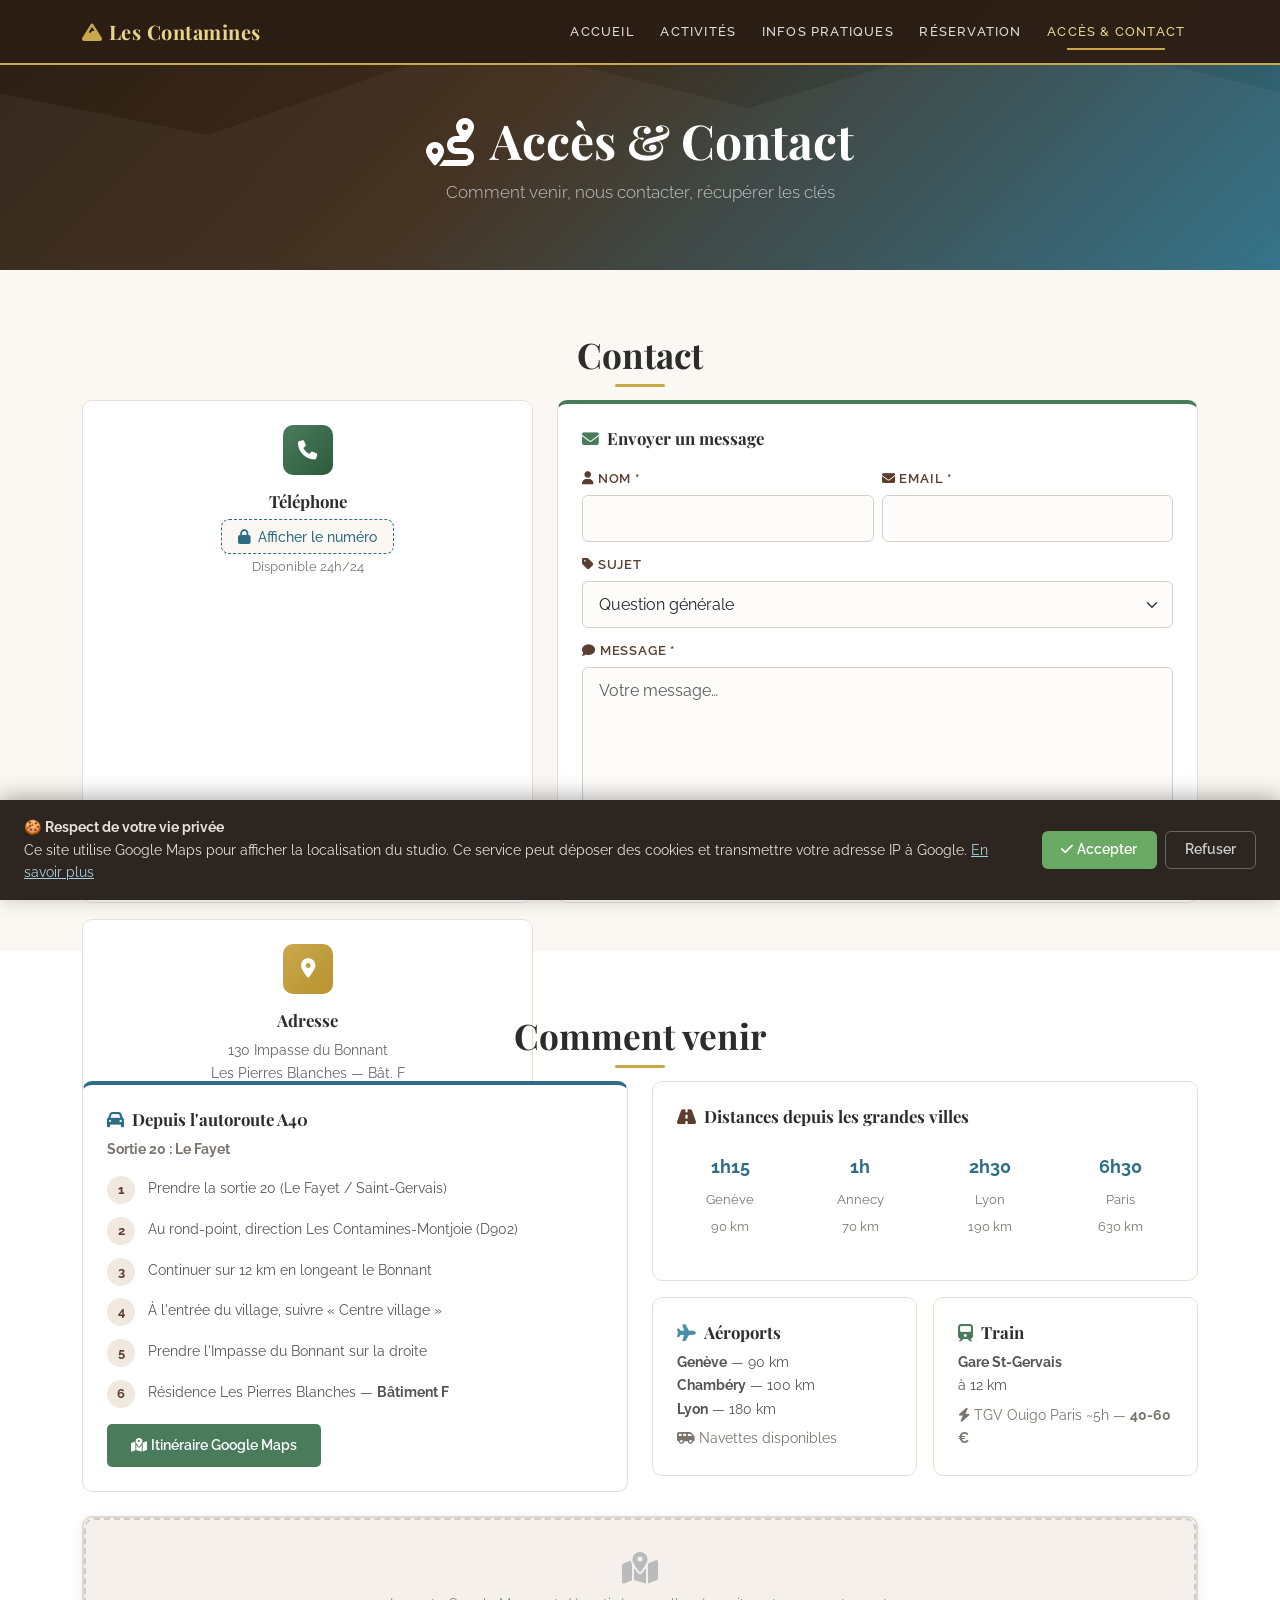
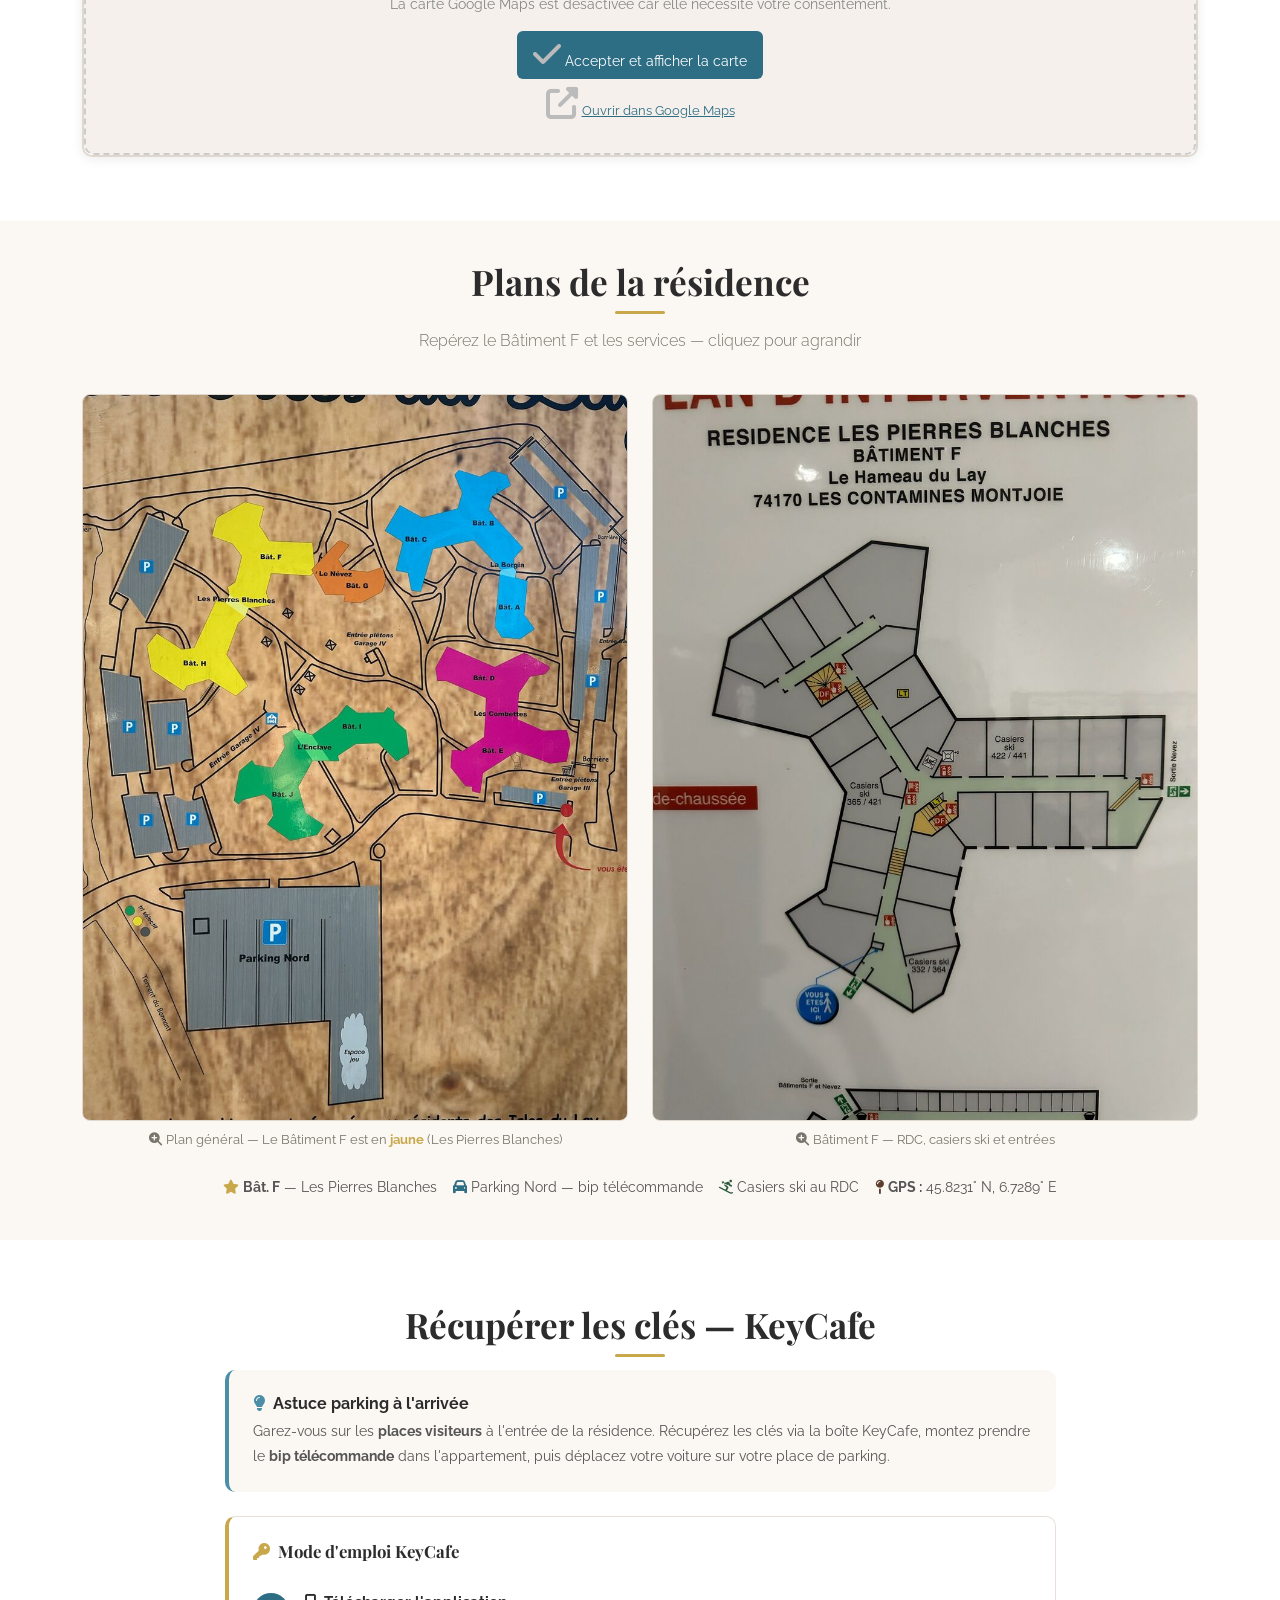
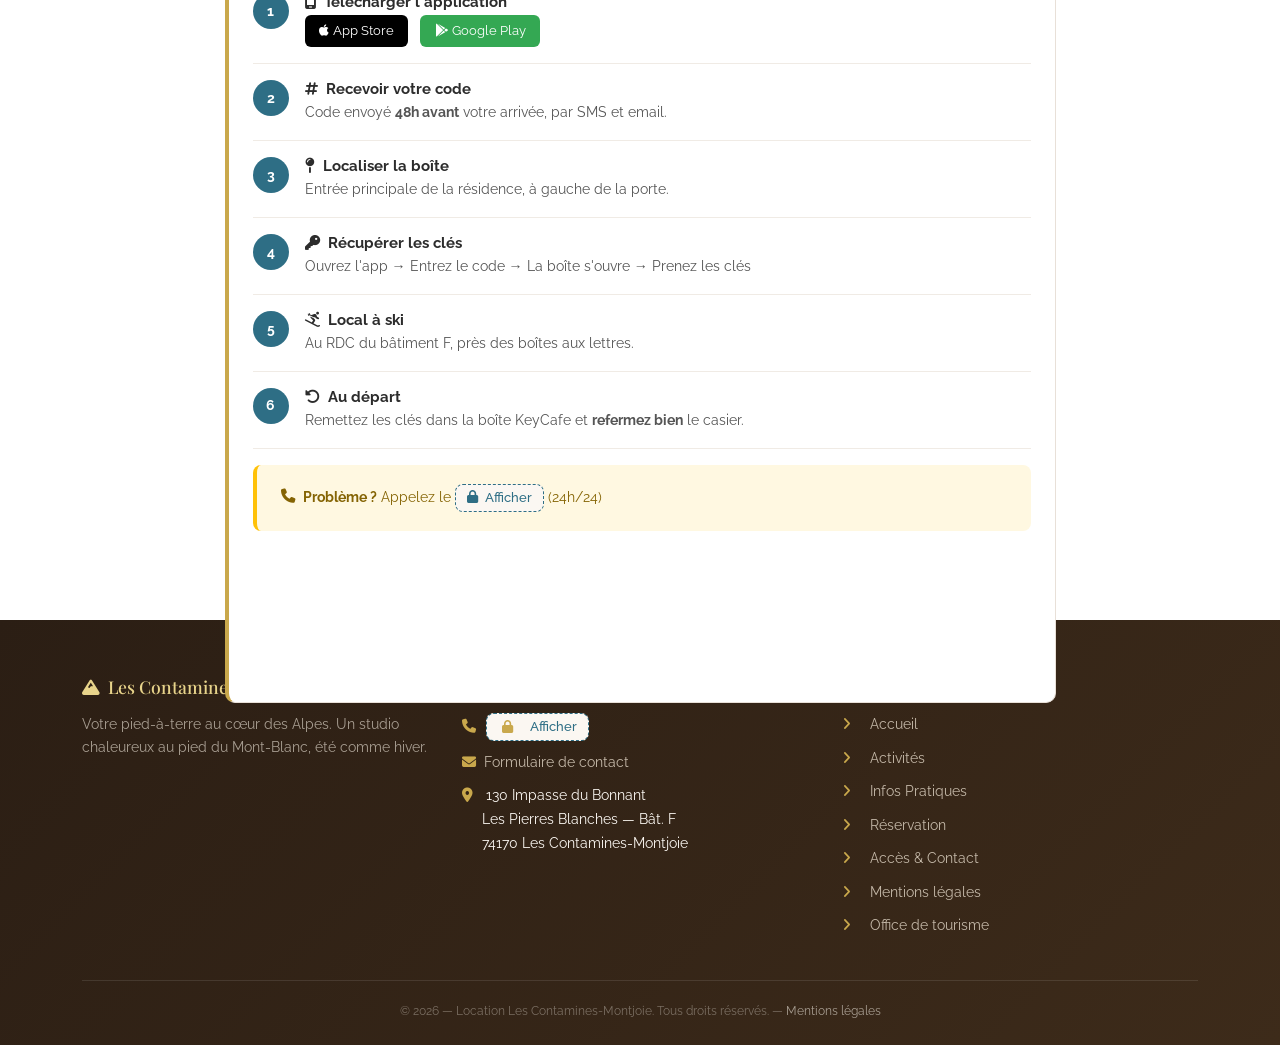
==== acces.html @ de7e6bd2 "Add files via upload" ====
<!DOCTYPE html>
<html lang="fr">
<head>
    <meta charset="UTF-8">
    <meta name="viewport" content="width=device-width, initial-scale=1.0">
    <title>Accès & Contact — Location Studio Les Contamines-Montjoie</title>
    <meta name="description" content="Comment venir au studio Les Contamines-Montjoie : itinéraire depuis l'A40, plan de la résidence Les Pierres Blanches, récupération des clés KeyCafe, formulaire de contact.">
    <link rel="canonical" href="https://conta74.fr/acces.html">
    <meta property="og:type" content="website">
    <meta property="og:url" content="https://conta74.fr/acces.html">
    <meta property="og:title" content="Accès & Contact — Studio Les Contamines-Montjoie">
    <meta property="og:description" content="Itinéraire, plan de la résidence, récupération des clés et formulaire de contact.">
    <meta property="og:image" content="https://conta74.fr/img/plan-residence.jpg">
    <meta property="og:locale" content="fr_FR">
    <meta name="twitter:card" content="summary_large_image">
    <link href="https://cdn.jsdelivr.net/npm/bootstrap@5.3.3/dist/css/bootstrap.min.css" rel="stylesheet">
    <link href="https://cdnjs.cloudflare.com/ajax/libs/font-awesome/6.5.1/css/all.min.css" rel="stylesheet">
    <link href="https://fonts.googleapis.com/css2?family=Playfair+Display:ital,wght@0,400;0,700;1,400&family=Raleway:wght@300;400;500;600;700&family=Caveat:wght@400;600&display=swap" rel="stylesheet">
    <link href="style.css" rel="stylesheet">
    <script src="https://web3forms.com/client/script.js" async defer></script>
    <style>
        .keycafe-step{display:flex;gap:1rem;align-items:flex-start;padding:1rem 0;border-bottom:1px solid #f0ebe5}
        .keycafe-step:last-child{border-bottom:none}
        .keycafe-num{width:36px;height:36px;border-radius:50%;background:var(--sky-dark);color:#fff;display:flex;align-items:center;justify-content:center;font-weight:700;font-size:.9rem;flex-shrink:0}
        .keycafe-step h6{font-weight:700;margin-bottom:.2rem;font-size:.95rem}
        .keycafe-step p{font-size:.88rem;color:#555;margin:0}
        .direction-step{display:flex;gap:.8rem;align-items:flex-start;margin-bottom:.8rem}
        .direction-step .num{width:28px;height:28px;border-radius:50%;background:var(--cream-dark);color:var(--wood);display:flex;align-items:center;justify-content:center;font-weight:700;font-size:.8rem;flex-shrink:0}
        .direction-step span{font-size:.9rem;color:#555}
        .plan-figure{margin:0;cursor:pointer}
        .plan-figure img{border-radius:8px;border:1px solid #e0d8cf;width:100%;transition:transform .3s ease,box-shadow .3s ease}
        .plan-figure:hover img{transform:scale(1.02);box-shadow:0 4px 20px rgba(0,0,0,.15)}
        .plan-figure figcaption{font-size:.82rem;color:var(--stone);text-align:center;margin-top:.5rem}
        .transport-card{height:100%;display:flex;flex-direction:column}
        .transport-card p{margin-bottom:0}
        .dist-badge{padding:.6rem .3rem;text-align:center}
        .dist-badge strong{display:block;font-size:1.15rem;color:var(--sky-dark);margin-bottom:.15rem}
        .dist-badge small{color:var(--stone);font-size:.8rem;line-height:1.3}
        .plan-lightbox{display:none;position:fixed;inset:0;background:rgba(0,0,0,.88);z-index:9999;align-items:center;justify-content:center;cursor:pointer}
        .plan-lightbox.active{display:flex}
        .plan-lightbox img{max-width:92vw;max-height:90vh;border-radius:8px;object-fit:contain;cursor:default}
        .plan-lb-btn{position:absolute;background:rgba(255,255,255,.15);border:none;color:white;font-size:1.5rem;width:48px;height:48px;border-radius:50%;cursor:pointer;transition:background .2s}
        .plan-lb-btn:hover{background:rgba(255,255,255,.3)}
        .plan-lb-close{top:1rem;right:1.5rem;font-size:1.8rem;background:none}
        .plan-lb-prev{left:1rem;top:50%;transform:translateY(-50%)}
        .plan-lb-next{right:1rem;top:50%;transform:translateY(-50%)}
        .map-embed{border-radius:10px;overflow:hidden;border:2px solid #e0d8cf;box-shadow:0 2px 12px rgba(0,0,0,.08)}
        .loading-spinner{display:inline-block;width:18px;height:18px;border:2px solid rgba(0,0,0,.1);border-top-color:var(--sky-dark);border-radius:50%;animation:spin .7s linear infinite}
        @keyframes spin{to{transform:rotate(360deg)}}
        /* Spacing fixes */
        #contact-form { padding-bottom: 3rem; }
        section#keycafe { padding-bottom: 4rem; }
        section#plans { padding-top: 2.5rem; padding-bottom: 2.5rem; }
    </style>
</head>
<body>

<nav class="navbar navbar-expand-lg navbar-chalet fixed-top" aria-label="Navigation principale">
    <div class="container">
        <a class="navbar-brand" href="index.html"><i class="fas fa-mountain" aria-hidden="true"></i>Les Contamines</a>
        <button class="navbar-toggler" type="button" data-bs-toggle="collapse" data-bs-target="#navMain" aria-expanded="false" aria-label="Ouvrir le menu"><span class="navbar-toggler-icon"></span></button>
        <div class="collapse navbar-collapse justify-content-end" id="navMain">
            <ul class="navbar-nav">
                <li class="nav-item"><a class="nav-link" href="index.html">Accueil</a></li>
                <li class="nav-item"><a class="nav-link" href="activites.html">Activités</a></li>
                <li class="nav-item"><a class="nav-link" href="pratique.html">Infos Pratiques</a></li>
                <li class="nav-item"><a class="nav-link" href="reservation.html">Réservation</a></li>
                <li class="nav-item"><a class="nav-link active-page" href="acces.html" aria-current="page">Accès & Contact</a></li>
            </ul>
        </div>
    </div>
</nav>

<div class="page-hero">
    <h1><i class="fas fa-route me-3" aria-hidden="true"></i>Accès & Contact</h1>
    <p class="hero-sub">Comment venir, nous contacter, récupérer les clés</p>
</div>

<main>

<!-- CONTACT -->
<section id="contact-form">
    <div class="container">
        <h2 class="section-title reveal">Contact</h2>
        <div class="section-divider reveal"></div>
        <div class="row g-4">
            <div class="col-lg-5 reveal">
                <div class="card-chalet text-center mb-3">
                    <div class="card-icon pine mx-auto"><i class="fas fa-phone" aria-hidden="true"></i></div>
                    <h5>Téléphone</h5>
                    <p>
                        <!-- phone-protect.js remplacera ce lien automatiquement -->
                        <a href="tel:+33760291960">07 60 29 19 60</a><br>
                        <small style="color:var(--stone);">Disponible 24h/24</small>
                    </p>
                </div>
                <div class="card-chalet text-center">
                    <div class="card-icon gold mx-auto"><i class="fas fa-location-dot" aria-hidden="true"></i></div>
                    <h5>Adresse</h5>
                    <p>130 Impasse du Bonnant<br>Les Pierres Blanches — Bât. F<br>74170 Les Contamines-Montjoie</p>
                </div>
            </div>
            <div class="col-lg-7 reveal">
                <div class="card-chalet" style="border-top:4px solid var(--pine-light);">
                    <h5 class="mb-3"><i class="fas fa-envelope me-2" style="color:var(--pine-light)" aria-hidden="true"></i>Envoyer un message</h5>
                    <div class="row g-2">
                        <div class="col-sm-6">
                            <label class="form-label-chalet" for="ctNom"><i class="fas fa-user me-1" aria-hidden="true"></i>Nom *</label>
                            <input type="text" class="form-control" id="ctNom" required>
                        </div>
                        <div class="col-sm-6">
                            <label class="form-label-chalet" for="ctEmail"><i class="fas fa-envelope me-1" aria-hidden="true"></i>Email *</label>
                            <input type="email" class="form-control" id="ctEmail" required>
                        </div>
                        <div class="col-12">
                            <label class="form-label-chalet" for="ctSujet"><i class="fas fa-tag me-1" aria-hidden="true"></i>Sujet</label>
                            <select class="form-select" id="ctSujet">
                                <option>Question générale</option>
                                <option>Renseignement sur le studio</option>
                                <option>Demande de réservation</option>
                                <option>Problème pendant le séjour</option>
                                <option>Autre</option>
                            </select>
                        </div>
                        <div class="col-12">
                            <label class="form-label-chalet" for="ctMessage"><i class="fas fa-comment me-1" aria-hidden="true"></i>Message *</label>
                            <textarea class="form-control" id="ctMessage" rows="5" placeholder="Votre message…" required></textarea>
                        </div>
                        <div class="col-12 my-2"><div class="h-captcha" data-captcha="true"></div></div>
                        <div class="col-12 text-center">
                            <button class="btn btn-chalet" id="btnContact" onclick="submitContact()">
                                <i class="fas fa-paper-plane me-2" aria-hidden="true"></i>Envoyer
                            </button>
                        </div>
                    </div>
                </div>
            </div>
        </div>
    </div>
</section>

<!-- COMMENT VENIR -->
<section class="section-alt">
    <div class="container">
        <h2 class="section-title reveal">Comment venir</h2>
        <div class="section-divider reveal"></div>
        <div class="row g-4">
            <div class="col-lg-6 reveal">
                <div class="card-chalet h-100" style="border-top:4px solid var(--sky-dark);">
                    <h5><i class="fas fa-car me-2" style="color:var(--sky-dark)" aria-hidden="true"></i>Depuis l'autoroute A40</h5>
                    <p class="mb-3" style="font-size:.9rem;color:var(--stone)"><strong>Sortie 20 : Le Fayet</strong></p>
                    <div class="direction-step"><div class="num">1</div><span>Prendre la sortie 20 (Le Fayet / Saint-Gervais)</span></div>
                    <div class="direction-step"><div class="num">2</div><span>Au rond-point, direction Les Contamines-Montjoie (D902)</span></div>
                    <div class="direction-step"><div class="num">3</div><span>Continuer sur 12 km en longeant le Bonnant</span></div>
                    <div class="direction-step"><div class="num">4</div><span>À l'entrée du village, suivre « Centre village »</span></div>
                    <div class="direction-step"><div class="num">5</div><span>Prendre l'Impasse du Bonnant sur la droite</span></div>
                    <div class="direction-step mb-0"><div class="num">6</div><span>Résidence Les Pierres Blanches — <strong>Bâtiment F</strong></span></div>
                    <a href="https://www.google.com/maps/dir/Sortie+20+Le+Fayet+A40/130+Impasse+du+Bonnant+Les+Contamines-Montjoie" target="_blank" rel="noopener" class="btn btn-pine btn-sm mt-3"><i class="fas fa-map-location-dot me-1" aria-hidden="true"></i>Itinéraire Google Maps</a>
                </div>
            </div>
            <div class="col-lg-6 reveal">
                <div class="row g-3 h-100">
                    <div class="col-12">
                        <div class="card-chalet transport-card">
                            <h5><i class="fas fa-road me-2" style="color:var(--wood)" aria-hidden="true"></i>Distances depuis les grandes villes</h5>
                            <div class="row mt-2">
                                <div class="col-3 dist-badge"><strong>1h15</strong><small>Genève<br>90 km</small></div>
                                <div class="col-3 dist-badge"><strong>1h</strong><small>Annecy<br>70 km</small></div>
                                <div class="col-3 dist-badge"><strong>2h30</strong><small>Lyon<br>190 km</small></div>
                                <div class="col-3 dist-badge"><strong>6h30</strong><small>Paris<br>630 km</small></div>
                            </div>
                        </div>
                    </div>
                    <div class="col-6">
                        <div class="card-chalet transport-card">
                            <h5><i class="fas fa-plane me-2" style="color:var(--sky)" aria-hidden="true"></i>Aéroports</h5>
                            <p style="font-size:.9rem;color:#555;"><strong>Genève</strong> — 90 km<br><strong>Chambéry</strong> — 100 km<br><strong>Lyon</strong> — 180 km</p>
                            <small style="color:var(--stone);margin-top:auto;"><i class="fas fa-shuttle-van me-1" aria-hidden="true"></i>Navettes disponibles</small>
                        </div>
                    </div>
                    <div class="col-6">
                        <div class="card-chalet transport-card">
                            <h5><i class="fas fa-train me-2" style="color:var(--pine-light)" aria-hidden="true"></i>Train</h5>
                            <p style="font-size:.9rem;color:#555;"><strong>Gare St-Gervais</strong><br>à 12 km</p>
                            <small style="color:var(--stone);margin-top:auto;"><i class="fas fa-bolt me-1" aria-hidden="true"></i>TGV Ouigo Paris ~5h — <strong>40-60 €</strong></small>
                        </div>
                    </div>
                </div>
            </div>
        </div>
        <div class="mt-4 reveal">
            <div class="map-embed">
                <iframe src="https://www.google.com/maps/embed?pb=!1m18!1m12!1m3!1d2770.5!2d6.7267!3d45.8214!2m3!1f0!2f0!3f0!3m2!1i1024!2i768!4f13.1!3m3!1m2!1s0x0%3A0x0!2zNDXCsDQ5JzE3LjAiTiA2wrA0Myc0MC4xIkU!5e0!3m2!1sfr!2sfr!4v1"
                    width="100%" height="280" style="border:0;display:block;" allowfullscreen="" loading="lazy"
                    referrerpolicy="no-referrer-when-downgrade" title="Localisation du studio Les Contamines-Montjoie"></iframe>
            </div>
        </div>
    </div>
</section>

<!-- PLANS -->
<section id="plans">
    <div class="container">
        <h2 class="section-title reveal">Plans de la résidence</h2>
        <div class="section-divider reveal"></div>
        <p class="section-subtitle reveal">Repérez le Bâtiment F et les services — cliquez pour agrandir</p>
        <div class="row g-4 reveal">
            <div class="col-md-6">
                <figure class="plan-figure" onclick="openPlanLightbox(0)">
                    <img src="img/plan-residence.jpg" alt="Plan général de la résidence Hameaux des Lays — Les Contamines-Montjoie, bâtiments A à J, parkings et commerces" class="img-fluid" loading="lazy">
                    <figcaption><i class="fas fa-search-plus me-1" aria-hidden="true"></i>Plan général — Le Bâtiment F est en <strong style="color:var(--gold)">jaune</strong> (Les Pierres Blanches)</figcaption>
                </figure>
            </div>
            <div class="col-md-6">
                <figure class="plan-figure" onclick="openPlanLightbox(1)">
                    <img src="img/plan-batiment-f.jpg" alt="Plan du RDC du Bâtiment F — Résidence Les Pierres Blanches, casiers ski, escaliers et sorties" class="img-fluid" loading="lazy">
                    <figcaption><i class="fas fa-search-plus me-1" aria-hidden="true"></i>Bâtiment F — RDC, casiers ski et entrées</figcaption>
                </figure>
            </div>
        </div>
        <div class="d-flex flex-wrap gap-3 justify-content-center mt-4 reveal" style="font-size:.88rem;color:#555;">
            <span><i class="fas fa-star me-1" style="color:var(--gold)" aria-hidden="true"></i><strong>Bât. F</strong> — Les Pierres Blanches</span>
            <span><i class="fas fa-car me-1" style="color:var(--sky-dark)" aria-hidden="true"></i>Parking Nord — bip télécommande</span>
            <span><i class="fas fa-person-skiing me-1" style="color:var(--pine)" aria-hidden="true"></i>Casiers ski au RDC</span>
            <span><i class="fas fa-map-pin me-1" style="color:var(--wood)" aria-hidden="true"></i><strong>GPS :</strong> 45.8231° N, 6.7289° E</span>
        </div>
    </div>
</section>

<!-- KEYCAFE -->
<section id="keycafe" class="section-alt">
    <div class="container">
        <h2 class="section-title reveal">Récupérer les clés — KeyCafe</h2>
        <div class="section-divider reveal"></div>
        <div class="row justify-content-center"><div class="col-lg-9">
            <div class="info-block blue reveal mb-4">
                <h5><i class="fas fa-lightbulb me-2" style="color:var(--sky)" aria-hidden="true"></i>Astuce parking à l'arrivée</h5>
                <p>Garez-vous sur les <strong>places visiteurs</strong> à l'entrée de la résidence. Récupérez les clés via la boîte KeyCafe, montez prendre le <strong>bip télécommande</strong> dans l'appartement, puis déplacez votre voiture sur votre place de parking.</p>
            </div>
            <div class="card-chalet reveal" style="border-left:4px solid var(--gold);">
                <h5 class="mb-3"><i class="fas fa-key me-2" style="color:var(--gold)" aria-hidden="true"></i>Mode d'emploi KeyCafe</h5>
                <div class="keycafe-step">
                    <div class="keycafe-num">1</div>
                    <div>
                        <h6><i class="fas fa-mobile-screen me-2" aria-hidden="true"></i>Télécharger l'application</h6>
                        <p>
                            <a href="https://apps.apple.com/app/id1233211301" target="_blank" rel="noopener" style="display:inline-block;background:#000;color:#fff;padding:.35rem .9rem;border-radius:6px;text-decoration:none;font-size:.82rem;margin-right:.5rem"><i class="fab fa-apple me-1"></i>App Store</a>
                            <a href="https://play.google.com/store/apps/details?id=com.keycafe.android.keycafe" target="_blank" rel="noopener" style="display:inline-block;background:#34A853;color:#fff;padding:.35rem .9rem;border-radius:6px;text-decoration:none;font-size:.82rem"><i class="fab fa-google-play me-1"></i>Google Play</a>
                        </p>
                    </div>
                </div>
                <div class="keycafe-step"><div class="keycafe-num">2</div><div><h6><i class="fas fa-hashtag me-2" aria-hidden="true"></i>Recevoir votre code</h6><p>Code envoyé <strong>48h avant</strong> votre arrivée, par SMS et email.</p></div></div>
                <div class="keycafe-step"><div class="keycafe-num">3</div><div><h6><i class="fas fa-map-pin me-2" aria-hidden="true"></i>Localiser la boîte</h6><p>Entrée principale de la résidence, à gauche de la porte.</p></div></div>
                <div class="keycafe-step"><div class="keycafe-num">4</div><div><h6><i class="fas fa-key me-2" aria-hidden="true"></i>Récupérer les clés</h6><p>Ouvrez l'app → Entrez le code → La boîte s'ouvre → Prenez les clés</p></div></div>
                <div class="keycafe-step"><div class="keycafe-num">5</div><div><h6><i class="fas fa-person-skiing me-2" aria-hidden="true"></i>Local à ski</h6><p>Au RDC du bâtiment F, près des boîtes aux lettres.</p></div></div>
                <div class="keycafe-step"><div class="keycafe-num">6</div><div><h6><i class="fas fa-rotate-left me-2" aria-hidden="true"></i>Au départ</h6><p>Remettez les clés dans la boîte KeyCafe et <strong>refermez bien</strong> le casier.</p></div></div>
                <div class="warning-box mt-3" style="margin-bottom:0;">
                    <p><i class="fas fa-phone me-2" aria-hidden="true"></i><strong>Problème ?</strong> Appelez le <a href="tel:+33760291960">07 60 29 19 60</a> (24h/24)</p>
                </div>
            </div>
        </div></div>
    </div>
</section>

</main>

<!-- Lightbox plans -->
<div class="plan-lightbox" id="planLightbox" onclick="closePlanLightbox()" role="dialog" aria-label="Visualisation du plan">
    <button class="plan-lb-btn plan-lb-close" onclick="closePlanLightbox()" aria-label="Fermer"><i class="fas fa-times" aria-hidden="true"></i></button>
    <button class="plan-lb-btn plan-lb-prev" onclick="event.stopPropagation();navigatePlan(-1)" aria-label="Plan précédent"><i class="fas fa-chevron-left" aria-hidden="true"></i></button>
    <img id="planLightboxImg" src="" alt="" onclick="event.stopPropagation()">
    <button class="plan-lb-btn plan-lb-next" onclick="event.stopPropagation();navigatePlan(1)" aria-label="Plan suivant"><i class="fas fa-chevron-right" aria-hidden="true"></i></button>
</div>

<div class="toast-container" id="toastContainer"></div>

<!-- FOOTER -->
<footer class="footer">
    <div class="container">
        <div class="row g-4">
            <div class="col-md-4">
                <h5><i class="fas fa-mountain me-2" aria-hidden="true"></i>Les Contamines</h5>
                <p style="font-size:.88rem;color:#a89e92;line-height:1.6;">Votre pied-à-terre au cœur des Alpes. Un studio chaleureux au pied du Mont-Blanc, été comme hiver.</p>
            </div>
            <div class="col-md-4">
                <h5>Contact</h5>
                <ul class="footer-list">
                    <li><i class="fas fa-phone" aria-hidden="true"></i><a href="tel:+33760291960">07 60 29 19 60</a></li>
                    <li><a href="#contact-form"><i class="fas fa-envelope me-1" aria-hidden="true"></i>Formulaire de contact</a></li>
                    <li><i class="fas fa-map-marker-alt" aria-hidden="true"></i>130 Impasse du Bonnant<br>&nbsp;&nbsp;&nbsp;&nbsp;&nbsp;Les Pierres Blanches — Bât. F<br>&nbsp;&nbsp;&nbsp;&nbsp;&nbsp;74170 Les Contamines-Montjoie</li>
                </ul>
            </div>
            <div class="col-md-4">
                <h5>Navigation</h5>
                <nav aria-label="Navigation pied de page">
                    <ul class="footer-list">
                        <li><a href="index.html"><i class="fas fa-angle-right" aria-hidden="true"></i> Accueil</a></li>
                        <li><a href="activites.html"><i class="fas fa-angle-right" aria-hidden="true"></i> Activités</a></li>
                        <li><a href="pratique.html"><i class="fas fa-angle-right" aria-hidden="true"></i> Infos Pratiques</a></li>
                        <li><a href="reservation.html"><i class="fas fa-angle-right" aria-hidden="true"></i> Réservation</a></li>
                        <li><a href="acces.html"><i class="fas fa-angle-right" aria-hidden="true"></i> Accès & Contact</a></li>
                        <li><a href="mentions.html"><i class="fas fa-angle-right" aria-hidden="true"></i> Mentions légales</a></li>
                        <li><a href="https://www.lescontamines.com" target="_blank" rel="noopener"><i class="fas fa-angle-right" aria-hidden="true"></i> Office de tourisme</a></li>
                    </ul>
                </nav>
            </div>
        </div>
        <div class="footer-bottom">
            <p class="mb-0">&copy; 2026 — Location Les Contamines-Montjoie. Tous droits réservés. — <a href="mentions.html" style="color:#a89e92;">Mentions légales</a></p>
        </div>
    </div>
</footer>

<script src="https://cdn.jsdelivr.net/npm/bootstrap@5.3.3/dist/js/bootstrap.bundle.min.js"></script>
<script src="config.js"></script>
<!-- Protection anti-scraping du téléphone -->
<script src="phone-protect.js" defer></script>
<script src="cookie-consent.js" defer></script>
<script>
function showToast(m,e=false){const t=document.createElement('div');t.className='toast-custom'+(e?' error':'');t.innerHTML='<i class="fas '+(e?'fa-exclamation-circle':'fa-check-circle')+'" style="color:'+(e?'var(--red-savoie)':'var(--pine-light)')+'"></i><span>'+m+'</span>';document.getElementById('toastContainer').appendChild(t);setTimeout(()=>{t.style.opacity='0';t.style.transform='translateX(50px)';t.style.transition='all .4s';setTimeout(()=>t.remove(),400)},5000)}

async function submitContact(){
    const nom=document.getElementById('ctNom').value.trim(),email=document.getElementById('ctEmail').value.trim(),sujet=document.getElementById('ctSujet').value,msg=document.getElementById('ctMessage').value.trim();
    if(!nom||!email||!msg){showToast('Remplissez tous les champs obligatoires.',true);return}
    const btn=document.getElementById('btnContact');btn.disabled=true;btn.innerHTML='<span class="loading-spinner me-2"></span>Envoi…';
    try{
        const fd=new FormData();fd.append('subject','📩 Contact — '+sujet);fd.append('from_name',nom);fd.append('Nom',nom);fd.append('Email',email);fd.append('Sujet',sujet);fd.append('Message',msg);
        const hc=document.querySelector('[name="h-captcha-response"]');if(hc&&hc.value)fd.append('h-captcha-response',hc.value);
        const ok=await sendWeb3Form(fd);
        if(ok){showToast('Message envoyé ! Nous vous répondrons rapidement.');document.getElementById('ctNom').value='';document.getElementById('ctEmail').value='';document.getElementById('ctMessage').value=''}
        else showToast("Erreur d'envoi. Réessayez ou appelez-nous.",true);
    }catch(err){showToast("Erreur d'envoi. Réessayez ou appelez-nous.",true)}
    btn.disabled=false;btn.innerHTML='<i class="fas fa-paper-plane me-2"></i>Envoyer';
}

window.addEventListener('scroll',()=>{document.querySelector('.navbar-chalet').classList.toggle('scrolled',window.scrollY>60)});

/* Lightbox plans */
const planImages=[{src:'img/plan-residence.jpg',alt:'Plan général de la résidence Hameaux des Lays'},{src:'img/plan-batiment-f.jpg',alt:'Plan du Bâtiment F — RDC'}];
let currentPlanIndex=0;
function openPlanLightbox(i){currentPlanIndex=i;const lb=document.getElementById('planLightbox'),img=document.getElementById('planLightboxImg');img.src=planImages[i].src;img.alt=planImages[i].alt;lb.classList.add('active');document.body.style.overflow='hidden'}
function closePlanLightbox(){document.getElementById('planLightbox').classList.remove('active');document.body.style.overflow=''}
function navigatePlan(d){currentPlanIndex=(currentPlanIndex+d+planImages.length)%planImages.length;const img=document.getElementById('planLightboxImg');img.src=planImages[currentPlanIndex].src;img.alt=planImages[currentPlanIndex].alt}
document.addEventListener('keydown',e=>{if(!document.getElementById('planLightbox').classList.contains('active'))return;if(e.key==='Escape')closePlanLightbox();if(e.key==='ArrowLeft')navigatePlan(-1);if(e.key==='ArrowRight')navigatePlan(1)});

const observer=new IntersectionObserver(e=>{e.forEach(x=>{if(x.isIntersecting)x.target.classList.add('visible')})},{threshold:.1,rootMargin:'0px 0px -40px 0px'});
document.querySelectorAll('.reveal').forEach(el=>observer.observe(el));
</script>
</body>
</html>
---- style.css ----
/* ══════════════════════════════════════
   CONTA74 — Location Les Contamines
   Shared Stylesheet
   ══════════════════════════════════════ */

:root {
    --wood: #5C3D2E;
    --wood-light: #8B6914;
    --cream: #FBF7F2;
    --cream-dark: #F0E9DF;
    --snow: #FFFFFF;
    --sky: #4A8EA8;
    --sky-dark: #2E6E85;
    --sky-light: #D4EEF7;
    --pine: #2D5A3D;
    --pine-light: #4A7C5C;
    --gold: #C9A84C;
    --gold-light: #E8D48B;
    --charcoal: #2C2C2C;
    --stone: #7A756D;
    --red-savoie: #A0332C;
    --warm-bg: #F9F5F0;
}

* { box-sizing: border-box; }

body {
    font-family: 'Raleway', sans-serif;
    background-color: var(--cream);
    color: var(--charcoal);
    line-height: 1.7;
}

/* ══════════ NAVBAR ══════════ */
.navbar-chalet {
    background: rgba(43, 30, 20, 0.96);
    backdrop-filter: blur(12px);
    padding: 0.6rem 0;
    transition: all 0.4s ease;
    border-bottom: 2px solid var(--gold);
}
.navbar-chalet.scrolled {
    padding: 0.35rem 0;
    box-shadow: 0 4px 20px rgba(0,0,0,0.2);
}
.navbar-chalet .navbar-brand {
    font-family: 'Playfair Display', serif;
    color: var(--gold-light) !important;
    font-size: 1.25rem;
    font-weight: 700;
    letter-spacing: 0.5px;
}
.navbar-chalet .navbar-brand i { color: var(--gold); margin-right: 0.4rem; }
.navbar-chalet .nav-link {
    color: rgba(255,255,255,0.85) !important;
    font-weight: 500;
    font-size: 0.8rem;
    text-transform: uppercase;
    letter-spacing: 1.2px;
    padding: 0.5rem 0.8rem !important;
    position: relative;
    transition: color 0.3s;
}
.navbar-chalet .nav-link::after {
    content: '';
    position: absolute;
    bottom: 0; left: 50%;
    width: 0; height: 2px;
    background: var(--gold);
    transition: all 0.3s ease;
    transform: translateX(-50%);
}
.navbar-chalet .nav-link:hover,
.navbar-chalet .nav-link.active-page { color: var(--gold-light) !important; }
.navbar-chalet .nav-link:hover::after,
.navbar-chalet .nav-link.active-page::after { width: 60%; }
.navbar-toggler { border-color: var(--gold) !important; }
.navbar-toggler-icon { filter: invert(1); }

/* ══════════ PAGE HERO ══════════ */
.page-hero {
    background: linear-gradient(135deg, #2B1E14 0%, #3D2B1A 40%, var(--sky-dark) 100%);
    padding: 7rem 0 3rem;
    text-align: center;
    position: relative;
    overflow: hidden;
}
.page-hero::before {
    content: '';
    position: absolute;
    inset: 0;
    background: url("data:image/svg+xml,%3Csvg viewBox='0 0 1440 200' xmlns='http://www.w3.org/2000/svg'%3E%3Cpath d='M0 120 L200 60 L400 100 L600 30 L800 80 L1000 20 L1200 70 L1440 40 L1440 200 L0 200Z' fill='%23fff' opacity='0.04'/%3E%3C/svg%3E") no-repeat bottom center;
    background-size: cover;
}
.page-hero h1 {
    font-family: 'Playfair Display', serif;
    color: white;
    font-size: clamp(2rem, 4vw, 3rem);
    font-weight: 700;
    margin-bottom: 0.5rem;
    position: relative;
}
.page-hero .hero-sub {
    color: rgba(255,255,255,0.7);
    font-size: 1.05rem;
    font-weight: 300;
    position: relative;
}

/* ══════════ SECTIONS ══════════ */
section { padding: 4rem 0; }
.section-alt { background: var(--snow); }

.section-title {
    font-family: 'Playfair Display', serif;
    font-size: 2.2rem;
    font-weight: 700;
    color: var(--charcoal);
    text-align: center;
    margin-bottom: 0.5rem;
}
.section-divider {
    width: 50px; height: 3px;
    background: var(--gold);
    margin: 0 auto 0.8rem;
    border-radius: 2px;
}
.section-subtitle {
    text-align: center;
    color: var(--stone);
    font-weight: 300;
    font-size: 1rem;
    margin-bottom: 2.5rem;
}

/* ══════════ CARDS ══════════ */
.card-chalet {
    background: white;
    border: 1px solid #e8e0d8;
    border-radius: 10px;
    padding: 1.5rem;
    transition: all 0.3s ease;
    height: 100%;
}
.card-chalet:hover {
    transform: translateY(-3px);
    box-shadow: 0 8px 25px rgba(0,0,0,0.07);
}
.card-chalet h5 {
    font-family: 'Playfair Display', serif;
    font-weight: 700;
    color: var(--charcoal);
    margin-bottom: 0.5rem;
    font-size: 1.05rem;
}
.card-chalet p, .card-chalet li {
    color: #666;
    font-size: 0.9rem;
    line-height: 1.6;
}

.card-icon {
    width: 50px; height: 50px;
    border-radius: 10px;
    display: flex;
    align-items: center;
    justify-content: center;
    font-size: 1.2rem;
    color: white;
    margin-bottom: 1rem;
    flex-shrink: 0;
}
.card-icon.sky { background: linear-gradient(135deg, var(--sky), var(--sky-dark)); }
.card-icon.pine { background: linear-gradient(135deg, var(--pine-light), var(--pine)); }
.card-icon.gold { background: linear-gradient(135deg, var(--gold), #B8942F); }
.card-icon.wood { background: linear-gradient(135deg, var(--wood), #7A5038); }
.card-icon.red { background: linear-gradient(135deg, #C0453E, var(--red-savoie)); }

/* ══════════ INFO BLOCKS ══════════ */
.info-block {
    background: var(--cream);
    border-radius: 10px;
    padding: 1.5rem;
    border-left: 4px solid var(--sky);
    margin-bottom: 1rem;
}
.info-block.green { border-left-color: var(--pine-light); }
.info-block.gold { border-left-color: var(--gold); }
.info-block.red { border-left-color: var(--red-savoie); }
.info-block.blue { border-left-color: var(--sky); }
.info-block h5 {
    font-weight: 700;
    margin-bottom: 0.4rem;
    font-size: 1rem;
}
.info-block p, .info-block li {
    font-size: 0.9rem;
    color: #555;
    line-height: 1.7;
    margin: 0;
}

/* Warning box */
.warning-box {
    background: #FFF8E1;
    border-left: 4px solid #FFC107;
    border-radius: 8px;
    padding: 1.2rem 1.5rem;
    margin: 1.5rem 0;
}
.warning-box p { color: #856404; margin: 0; font-size: 0.9rem; }

.success-box {
    background: #E8F5E9;
    border-left: 4px solid var(--pine-light);
    border-radius: 8px;
    padding: 1.2rem 1.5rem;
    margin: 1.5rem 0;
}
.success-box p { color: #2E7D32; margin: 0; font-size: 0.9rem; }

/* ══════════ BUTTONS ══════════ */
.btn-chalet {
    background: var(--wood);
    color: var(--cream);
    border: none;
    padding: 0.75rem 2rem;
    font-weight: 600;
    letter-spacing: 1.2px;
    text-transform: uppercase;
    font-size: 0.82rem;
    border-radius: 5px;
    transition: all 0.35s ease;
}
.btn-chalet:hover {
    background: var(--sky-dark);
    color: white;
    transform: translateY(-2px);
    box-shadow: 0 6px 20px rgba(46,110,133,0.25);
}
.btn-outline-chalet {
    background: transparent;
    color: var(--wood);
    border: 2px solid var(--wood);
    padding: 0.7rem 1.8rem;
    font-weight: 600;
    letter-spacing: 1.2px;
    text-transform: uppercase;
    font-size: 0.82rem;
    border-radius: 5px;
    transition: all 0.35s ease;
}
.btn-outline-chalet:hover {
    background: var(--wood);
    color: var(--cream);
}
.btn-pine {
    background: var(--pine-light);
    color: white;
    border: none;
    padding: 0.7rem 1.5rem;
    font-weight: 600;
    border-radius: 5px;
    transition: all 0.3s;
}
.btn-pine:hover {
    background: var(--pine);
    color: white;
    transform: translateY(-1px);
}

/* ══════════ GALLERY ══════════ */
.gallery-grid {
    display: grid;
    grid-template-columns: repeat(auto-fill, minmax(260px, 1fr));
    gap: 1rem;
}
.gallery-item {
    position: relative;
    border-radius: 8px;
    overflow: hidden;
    aspect-ratio: 4/3;
    cursor: pointer;
    background: var(--cream-dark);
    border: 1px solid #e0d8cf;
}
.gallery-item img {
    width: 100%; height: 100%;
    object-fit: cover;
    transition: transform 0.6s ease;
}
.gallery-item:hover img { transform: scale(1.06); }
.gallery-overlay {
    position: absolute;
    inset: 0;
    background: linear-gradient(to top, rgba(43,30,20,0.7), transparent 50%);
    opacity: 0;
    transition: opacity 0.4s ease;
    display: flex;
    align-items: flex-end;
    padding: 1.2rem;
}
.gallery-item:hover .gallery-overlay { opacity: 1; }
.gallery-overlay span {
    color: white;
    font-family: 'Playfair Display', serif;
    font-size: 1rem;
}
.gallery-placeholder {
    display: flex;
    flex-direction: column;
    align-items: center;
    justify-content: center;
    color: var(--stone);
    font-size: 0.85rem;
    height: 100%;
}
.gallery-placeholder i { font-size: 2rem; margin-bottom: 0.5rem; color: #c4b8a8; }

.filter-btn {
    padding: 0.5rem 1.2rem;
    background: var(--cream-dark);
    border: 1px solid #d8d0c5;
    border-radius: 50px;
    font-size: 0.82rem;
    font-weight: 500;
    color: var(--stone);
    cursor: pointer;
    transition: all 0.3s;
    font-family: 'Raleway', sans-serif;
}
.filter-btn:hover, .filter-btn.active {
    background: var(--sky-dark);
    color: white;
    border-color: var(--sky-dark);
}

/* Lightbox */
.lightbox {
    display: none;
    position: fixed;
    inset: 0;
    z-index: 9999;
    background: rgba(0,0,0,0.92);
    align-items: center;
    justify-content: center;
}
.lightbox.active { display: flex; }
.lightbox img {
    max-width: 90vw;
    max-height: 85vh;
    border-radius: 6px;
}
.lightbox-close {
    position: absolute;
    top: 1.5rem; right: 2rem;
    color: white;
    font-size: 2rem;
    cursor: pointer;
    background: none;
    border: none;
    transition: transform 0.3s;
}
.lightbox-close:hover { transform: rotate(90deg); }
.lightbox-nav {
    position: absolute;
    top: 50%;
    transform: translateY(-50%);
    color: white;
    font-size: 2rem;
    cursor: pointer;
    background: rgba(255,255,255,0.1);
    border: none;
    width: 46px; height: 46px;
    border-radius: 50%;
    display: flex;
    align-items: center;
    justify-content: center;
    transition: background 0.3s;
}
.lightbox-nav:hover { background: rgba(255,255,255,0.25); }
.lightbox-prev { left: 1.5rem; }
.lightbox-next { right: 1.5rem; }

/* ══════════ CALENDAR ══════════ */
.calendar-wrapper {
    background: white;
    border-radius: 12px;
    box-shadow: 0 4px 25px rgba(0,0,0,0.06);
    overflow: hidden;
    border: 1px solid #e8e0d8;
}
.calendar-header {
    background: linear-gradient(135deg, var(--wood), #7A5038);
    color: var(--cream);
    padding: 1rem 1.5rem;
    display: flex;
    align-items: center;
    justify-content: space-between;
}
.calendar-header h4 {
    font-family: 'Playfair Display', serif;
    margin: 0;
    font-size: 1.2rem;
}
.calendar-nav {
    background: none;
    border: 1px solid rgba(255,255,255,0.3);
    color: white;
    width: 34px; height: 34px;
    border-radius: 50%;
    cursor: pointer;
    display: flex;
    align-items: center;
    justify-content: center;
    transition: all 0.3s;
}
.calendar-nav:hover { background: rgba(255,255,255,0.2); }
.calendar-grid {
    display: grid;
    grid-template-columns: repeat(7, 1fr);
}
.calendar-day-header {
    padding: 0.7rem 0.2rem;
    text-align: center;
    font-weight: 600;
    font-size: 0.72rem;
    text-transform: uppercase;
    letter-spacing: 1px;
    color: var(--stone);
    background: var(--cream);
    border-bottom: 1px solid #e8e0d8;
}
.calendar-day {
    padding: 0.5rem;
    text-align: center;
    font-size: 0.85rem;
    cursor: default;
    position: relative;
    min-height: 40px;
    display: flex;
    align-items: center;
    justify-content: center;
    border: 1px solid #f0ebe5;
    transition: all 0.2s;
}
.calendar-day.empty { background: #faf8f5; }
.calendar-day.available {
    color: var(--pine);
    font-weight: 600;
    cursor: pointer;
}
.calendar-day.available:hover {
    background: var(--pine-light);
    color: white;
    border-radius: 4px;
}
.calendar-day.booked {
    background: repeating-linear-gradient(45deg, #fce4e4, #fce4e4 4px, #f9d4d4 4px, #f9d4d4 8px);
    color: var(--red-savoie);
}
.calendar-day.today { font-weight: 700; }
.calendar-day.today::after {
    content: '';
    position: absolute;
    bottom: 3px; left: 50%;
    transform: translateX(-50%);
    width: 5px; height: 5px;
    border-radius: 50%;
    background: var(--gold);
}
.calendar-legend {
    display: flex;
    gap: 1.5rem;
    padding: 0.8rem 1.5rem;
    background: var(--cream);
    border-top: 1px solid #e8e0d8;
    flex-wrap: wrap;
}
.legend-item {
    display: flex;
    align-items: center;
    gap: 0.4rem;
    font-size: 0.78rem;
    color: var(--stone);
}
.legend-dot {
    width: 14px; height: 14px;
    border-radius: 3px;
    border: 1px solid #ddd;
}
.legend-dot.avail { background: white; border-color: var(--pine); }
.legend-dot.booked {
    background: repeating-linear-gradient(45deg, #fce4e4, #fce4e4 2px, #f9d4d4 2px, #f9d4d4 4px);
    border-color: var(--red-savoie);
}

/* ══════════ TARIFS TABLE ══════════ */
.tarifs-table {
    width: 100%;
    border-collapse: separate;
    border-spacing: 0;
    border-radius: 10px;
    overflow: hidden;
    box-shadow: 0 2px 15px rgba(0,0,0,0.05);
}
.tarifs-table thead th {
    background: var(--wood);
    color: var(--cream);
    padding: 1rem;
    font-size: 0.85rem;
    font-weight: 600;
    text-transform: uppercase;
    letter-spacing: 0.5px;
    text-align: center;
}
.tarifs-table td {
    padding: 1rem;
    text-align: center;
    border-bottom: 1px solid #eee;
    font-size: 0.9rem;
}
.tarifs-table tbody tr:nth-child(even) { background: #faf8f5; }
.tarifs-table tbody tr:hover { background: var(--sky-light); }

/* ══════════ GUESTBOOK ══════════ */
.guestbook-entry {
    background: white;
    border-radius: 10px;
    padding: 1.5rem;
    margin-bottom: 1rem;
    border-left: 4px solid var(--gold);
    box-shadow: 0 2px 12px rgba(0,0,0,0.04);
    transition: transform 0.3s ease;
}
.guestbook-entry:hover { transform: translateX(4px); }
.guestbook-quote {
    font-family: 'Caveat', cursive;
    font-size: 1.25rem;
    color: var(--charcoal);
    line-height: 1.5;
    margin-bottom: 0.6rem;
}
.guestbook-quote::before {
    content: '\201C';
    font-family: 'Playfair Display', serif;
    font-size: 2.5rem;
    color: var(--gold-light);
    line-height: 0;
    vertical-align: -0.7rem;
    margin-right: 0.2rem;
}
.guestbook-author { font-weight: 600; color: var(--sky-dark); font-size: 0.88rem; }
.guestbook-date { color: var(--stone); font-size: 0.78rem; }
.guestbook-stars { color: var(--gold); font-size: 0.82rem; }

.guestbook-form {
    background: var(--cream);
    border-radius: 12px;
    padding: 1.5rem;
    border: 1px dashed #c4b8a8;
}
.star-rating {
    display: flex;
    gap: 0.2rem;
    flex-direction: row-reverse;
    justify-content: flex-end;
}
.star-rating input { display: none; }
.star-rating label {
    cursor: pointer;
    font-size: 1.6rem;
    color: #d8d0c5;
    transition: color 0.2s;
}
.star-rating input:checked ~ label,
.star-rating label:hover,
.star-rating label:hover ~ label { color: var(--gold); }

/* ══════════ FORMS ══════════ */
.form-label-chalet {
    font-weight: 600;
    font-size: 0.82rem;
    text-transform: uppercase;
    letter-spacing: 0.8px;
    color: var(--wood);
    margin-bottom: 0.3rem;
}
.form-control, .form-select {
    border: 1px solid #d8d0c5;
    border-radius: 6px;
    padding: 0.65rem 1rem;
    font-family: 'Raleway', sans-serif;
    background-color: #fdfcfa;
    transition: all 0.3s;
}
.form-control:focus, .form-select:focus {
    border-color: var(--sky);
    box-shadow: 0 0 0 3px rgba(74,142,168,0.12);
    background-color: white;
}
.form-check-input:checked {
    background-color: var(--sky-dark);
    border-color: var(--sky-dark);
}

/* ══════════ STEPS ══════════ */
.step-card {
    text-align: center;
    padding: 1.5rem 1rem;
}
.step-num {
    width: 42px; height: 42px;
    border-radius: 50%;
    background: var(--sky-dark);
    color: white;
    display: flex;
    align-items: center;
    justify-content: center;
    font-weight: 700;
    font-size: 1.1rem;
    margin: 0 auto 0.8rem;
}
.step-card h6 {
    font-weight: 700;
    margin-bottom: 0.3rem;
}
.step-card p {
    font-size: 0.85rem;
    color: var(--stone);
    margin: 0;
}

/* ══════════ ACCORDION ══════════ */
.accordion-chalet .accordion-button {
    font-family: 'Raleway', sans-serif;
    font-weight: 600;
    color: var(--charcoal);
    background: white;
    font-size: 0.95rem;
}
.accordion-chalet .accordion-button:not(.collapsed) {
    background: var(--cream);
    color: var(--sky-dark);
    box-shadow: none;
}
.accordion-chalet .accordion-button:focus {
    box-shadow: 0 0 0 2px rgba(74,142,168,0.15);
}
.accordion-chalet .accordion-body {
    font-size: 0.9rem;
    color: #555;
    line-height: 1.8;
}

/* ══════════ FOOTER ══════════ */
.footer {
    background: linear-gradient(135deg, #2B1E14, #3D2B1A);
    color: var(--cream);
    padding: 3.5rem 0 1.5rem;
}
.footer h5 {
    font-family: 'Playfair Display', serif;
    color: var(--gold-light);
    margin-bottom: 1rem;
    font-size: 1.1rem;
}
.footer a {
    color: #c4b8a8;
    text-decoration: none;
    transition: color 0.3s;
}
.footer a:hover { color: var(--gold-light); }
.footer-list {
    list-style: none;
    padding: 0;
    margin: 0;
}
.footer-list li {
    margin-bottom: 0.6rem;
    font-size: 0.88rem;
}
.footer-list i {
    color: var(--gold);
    width: 18px;
    margin-right: 0.4rem;
}
.footer-bottom {
    border-top: 1px solid rgba(255,255,255,0.1);
    padding-top: 1.2rem;
    margin-top: 2rem;
    text-align: center;
    font-size: 0.78rem;
    color: #7a6e62;
}

/* ══════════ SCROLL REVEAL ══════════ */
.reveal {
    opacity: 0;
    transform: translateY(25px);
    transition: all 0.7s ease;
}
.reveal.visible {
    opacity: 1;
    transform: translateY(0);
}

/* ══════════ TOAST ══════════ */
.toast-container {
    position: fixed;
    top: 5rem; right: 1.5rem;
    z-index: 10000;
}
.toast-custom {
    background: white;
    border-radius: 10px;
    padding: 0.8rem 1.2rem;
    box-shadow: 0 8px 30px rgba(0,0,0,0.15);
    border-left: 4px solid var(--pine-light);
    display: flex;
    align-items: center;
    gap: 0.6rem;
    animation: slideIn 0.4s ease;
    margin-bottom: 0.5rem;
    font-size: 0.9rem;
}
.toast-custom.error { border-left-color: var(--red-savoie); }

@keyframes slideIn {
    from { opacity: 0; transform: translateX(50px); }
    to { opacity: 1; transform: translateX(0); }
}
@keyframes fadeInUp {
    from { opacity: 0; transform: translateY(30px); }
    to { opacity: 1; transform: translateY(0); }
}

/* ══════════ RESPONSIVE ══════════ */
@media (max-width: 768px) {
    .page-hero { padding: 6rem 0 2rem; }
    .page-hero h1 { font-size: 1.8rem; }
    .section-title { font-size: 1.8rem; }
    section { padding: 3rem 0; }
    .gallery-grid { grid-template-columns: repeat(2, 1fr); }
}
@media (max-width: 480px) {
    .gallery-grid { grid-template-columns: 1fr; }
}
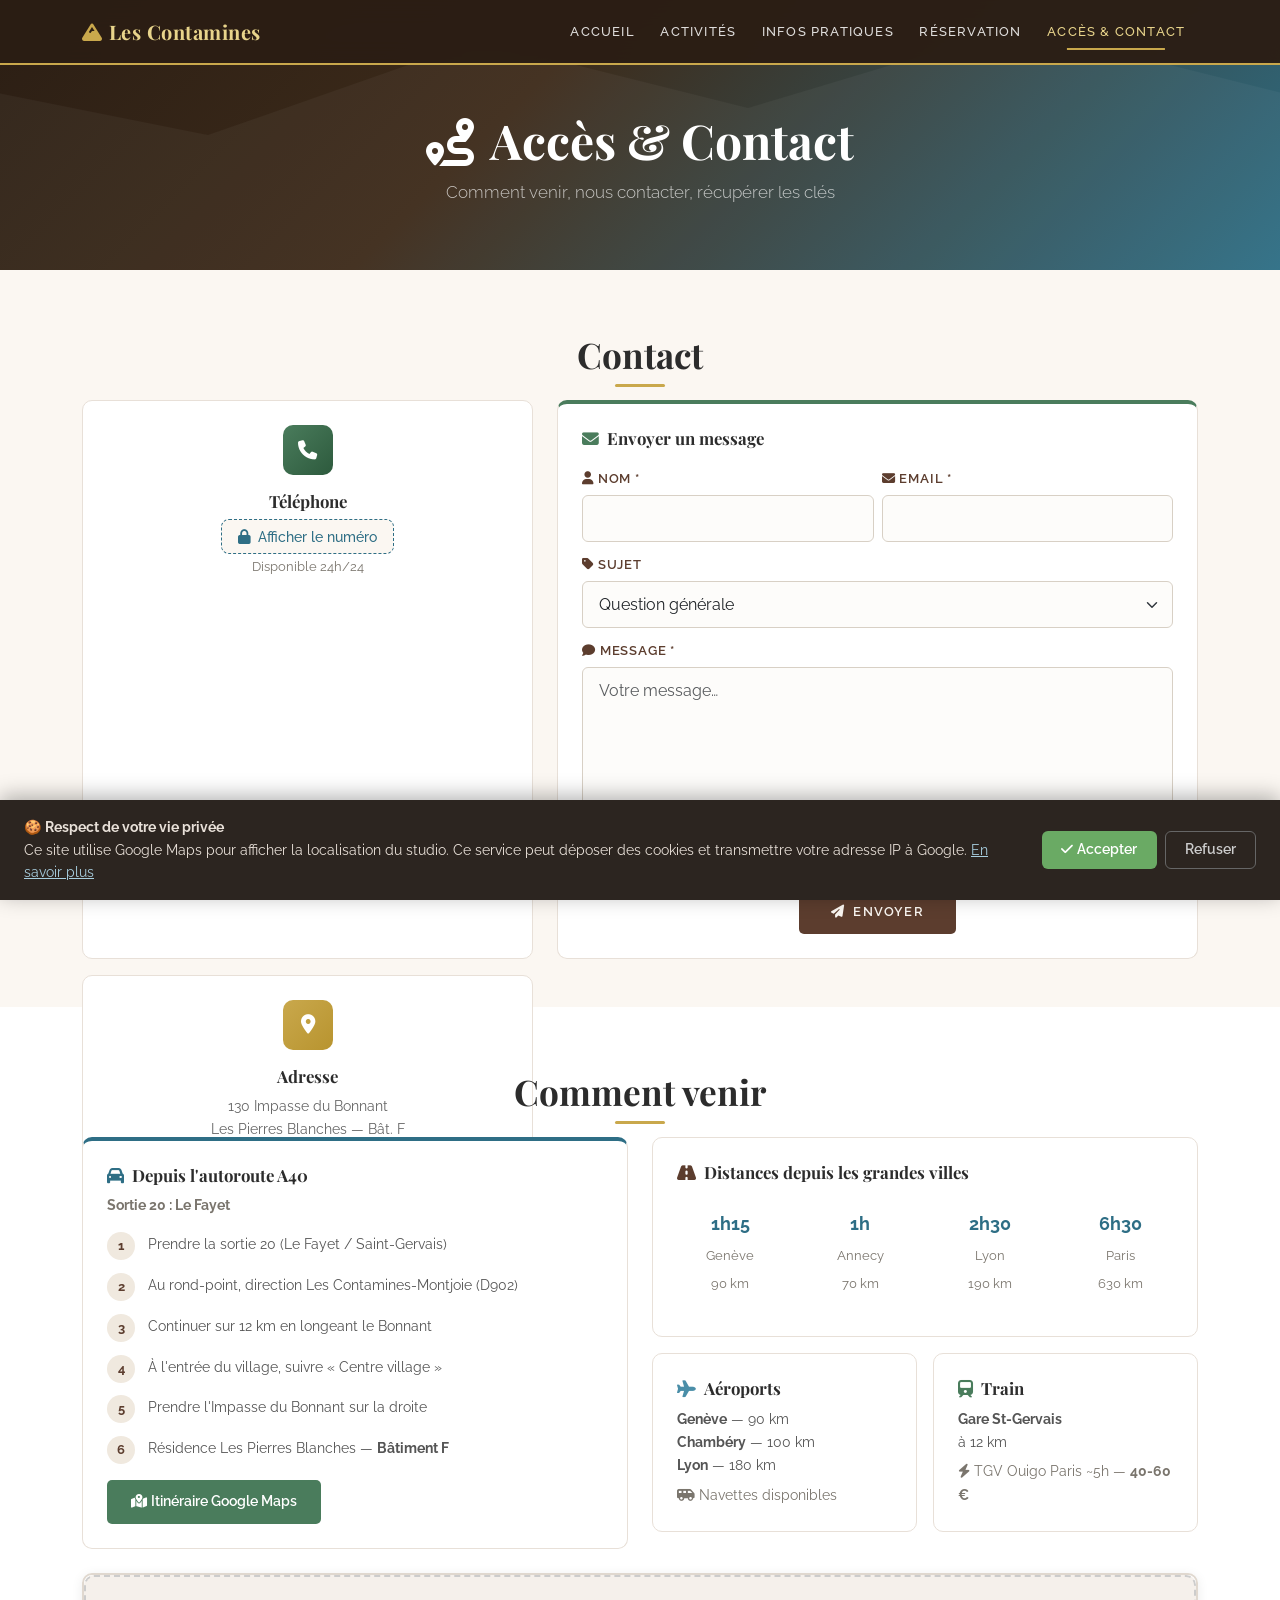
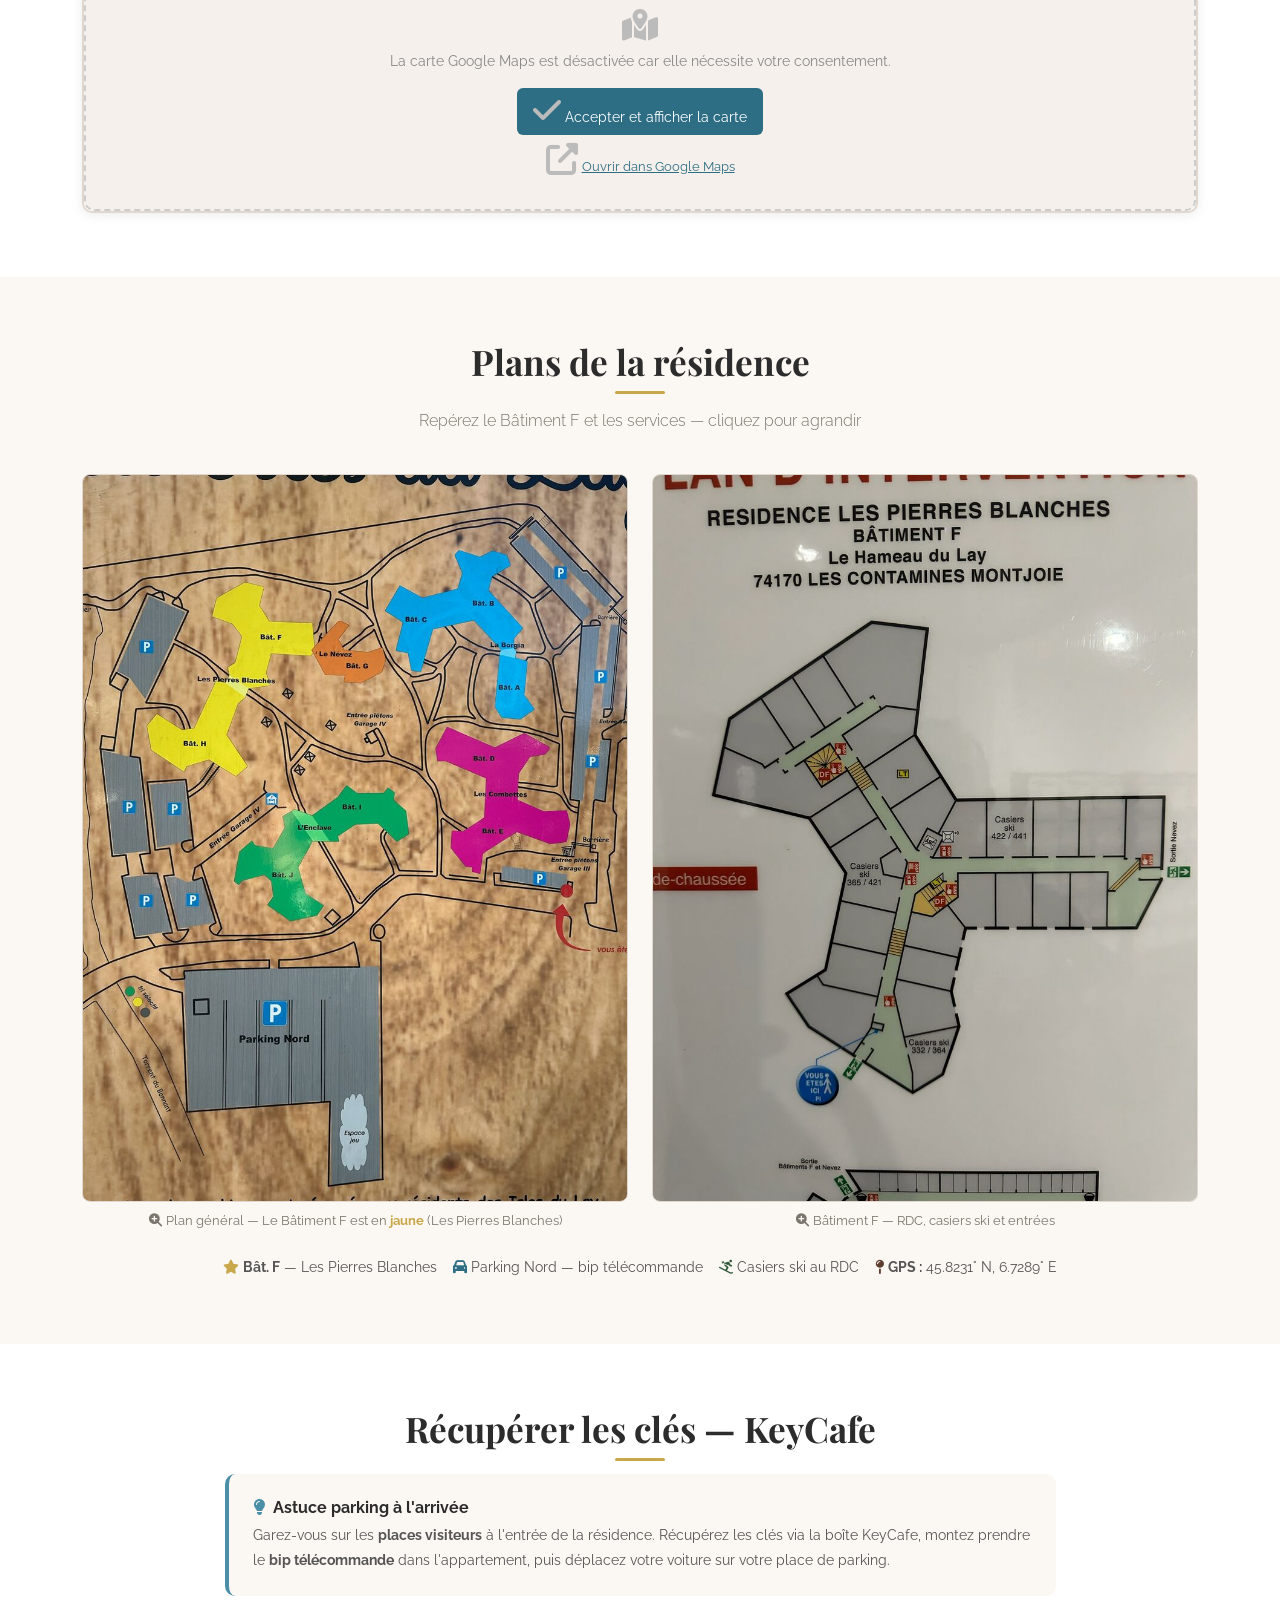
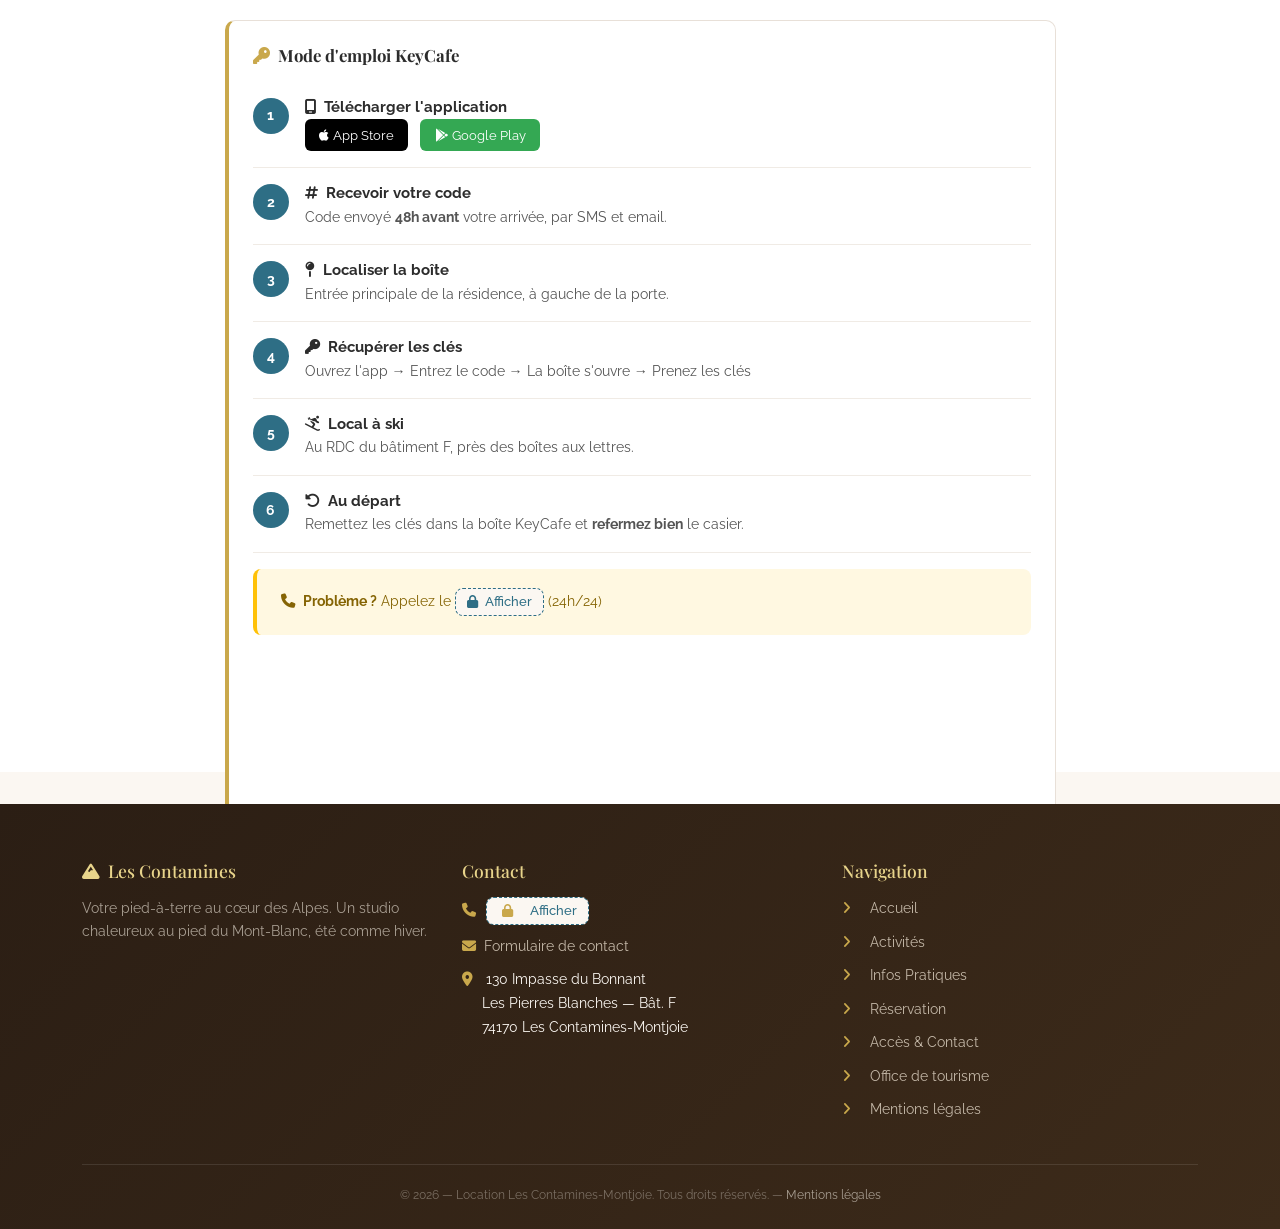
==== commit d6e5b663: "Add files via upload" ====
--- a/acces.html
+++ b/acces.html
@@ -47,10 +47,28 @@
         .map-embed{border-radius:10px;overflow:hidden;border:2px solid #e0d8cf;box-shadow:0 2px 12px rgba(0,0,0,.08)}
         .loading-spinner{display:inline-block;width:18px;height:18px;border:2px solid rgba(0,0,0,.1);border-top-color:var(--sky-dark);border-radius:50%;animation:spin .7s linear infinite}
         @keyframes spin{to{transform:rotate(360deg)}}
-        /* Spacing fixes */
-        #contact-form { padding-bottom: 3rem; }
-        section#keycafe { padding-bottom: 4rem; }
-        section#plans { padding-top: 2.5rem; padding-bottom: 2.5rem; }
+
+        /* ── Spacing overrides (force over style.css) ── */
+        #contact-form {
+            padding-bottom: 3rem !important;
+        }
+        section#keycafe {
+            padding-bottom: 5rem !important;
+            margin-bottom: 0 !important;
+            overflow: visible !important;
+        }
+        section#keycafe .col-lg-9 {
+            padding-bottom: 1rem;
+        }
+        section#keycafe .card-chalet {
+            margin-bottom: 1rem !important;
+            overflow: visible !important;
+        }
+        /* Forcer le footer à ne pas remonter sur la section */
+        .footer {
+            position: relative;
+            z-index: 1;
+        }
     </style>
 </head>
 <body>
@@ -127,6 +145,12 @@
                             <textarea class="form-control" id="ctMessage" rows="5" placeholder="Votre message…" required></textarea>
                         </div>
                         <div class="col-12 my-2"><div class="h-captcha" data-captcha="true"></div></div>
+                        <div class="col-12">
+                            <div class="form-check" style="font-size:.85rem;">
+                                <input class="form-check-input" type="checkbox" id="ctConsent" required>
+                                <label class="form-check-label" for="ctConsent" style="color:#555;">J'accepte que mes données soient utilisées pour traiter ma demande. <a href="mentions.html#confidentialite" target="_blank" rel="noopener" style="color:var(--sky-dark);">Politique de confidentialité</a></label>
+                            </div>
+                        </div>
                         <div class="col-12 text-center">
                             <button class="btn btn-chalet" id="btnContact" onclick="submitContact()">
                                 <i class="fas fa-paper-plane me-2" aria-hidden="true"></i>Envoyer
@@ -264,6 +288,9 @@
 
 </main>
 
+<!-- Spacer anti-overlap -->
+<div style="height: 2rem; clear: both;"></div>
+
 <!-- Lightbox plans -->
 <div class="plan-lightbox" id="planLightbox" onclick="closePlanLightbox()" role="dialog" aria-label="Visualisation du plan">
     <button class="plan-lb-btn plan-lb-close" onclick="closePlanLightbox()" aria-label="Fermer"><i class="fas fa-times" aria-hidden="true"></i></button>
@@ -299,8 +326,8 @@
                         <li><a href="pratique.html"><i class="fas fa-angle-right" aria-hidden="true"></i> Infos Pratiques</a></li>
                         <li><a href="reservation.html"><i class="fas fa-angle-right" aria-hidden="true"></i> Réservation</a></li>
                         <li><a href="acces.html"><i class="fas fa-angle-right" aria-hidden="true"></i> Accès & Contact</a></li>
+                        <li><a href="https://www.lescontamines.com" target="_blank" rel="noopener"><i class="fas fa-angle-right" aria-hidden="true"></i> Office de tourisme</a></li>
                         <li><a href="mentions.html"><i class="fas fa-angle-right" aria-hidden="true"></i> Mentions légales</a></li>
-                        <li><a href="https://www.lescontamines.com" target="_blank" rel="noopener"><i class="fas fa-angle-right" aria-hidden="true"></i> Office de tourisme</a></li>
                     </ul>
                 </nav>
             </div>
@@ -322,6 +349,7 @@
 async function submitContact(){
     const nom=document.getElementById('ctNom').value.trim(),email=document.getElementById('ctEmail').value.trim(),sujet=document.getElementById('ctSujet').value,msg=document.getElementById('ctMessage').value.trim();
     if(!nom||!email||!msg){showToast('Remplissez tous les champs obligatoires.',true);return}
+    if(!document.getElementById('ctConsent').checked){showToast('Veuillez accepter la politique de confidentialité.',true);return}
     const btn=document.getElementById('btnContact');btn.disabled=true;btn.innerHTML='<span class="loading-spinner me-2"></span>Envoi…';
     try{
         const fd=new FormData();fd.append('subject','📩 Contact — '+sujet);fd.append('from_name',nom);fd.append('Nom',nom);fd.append('Email',email);fd.append('Sujet',sujet);fd.append('Message',msg);
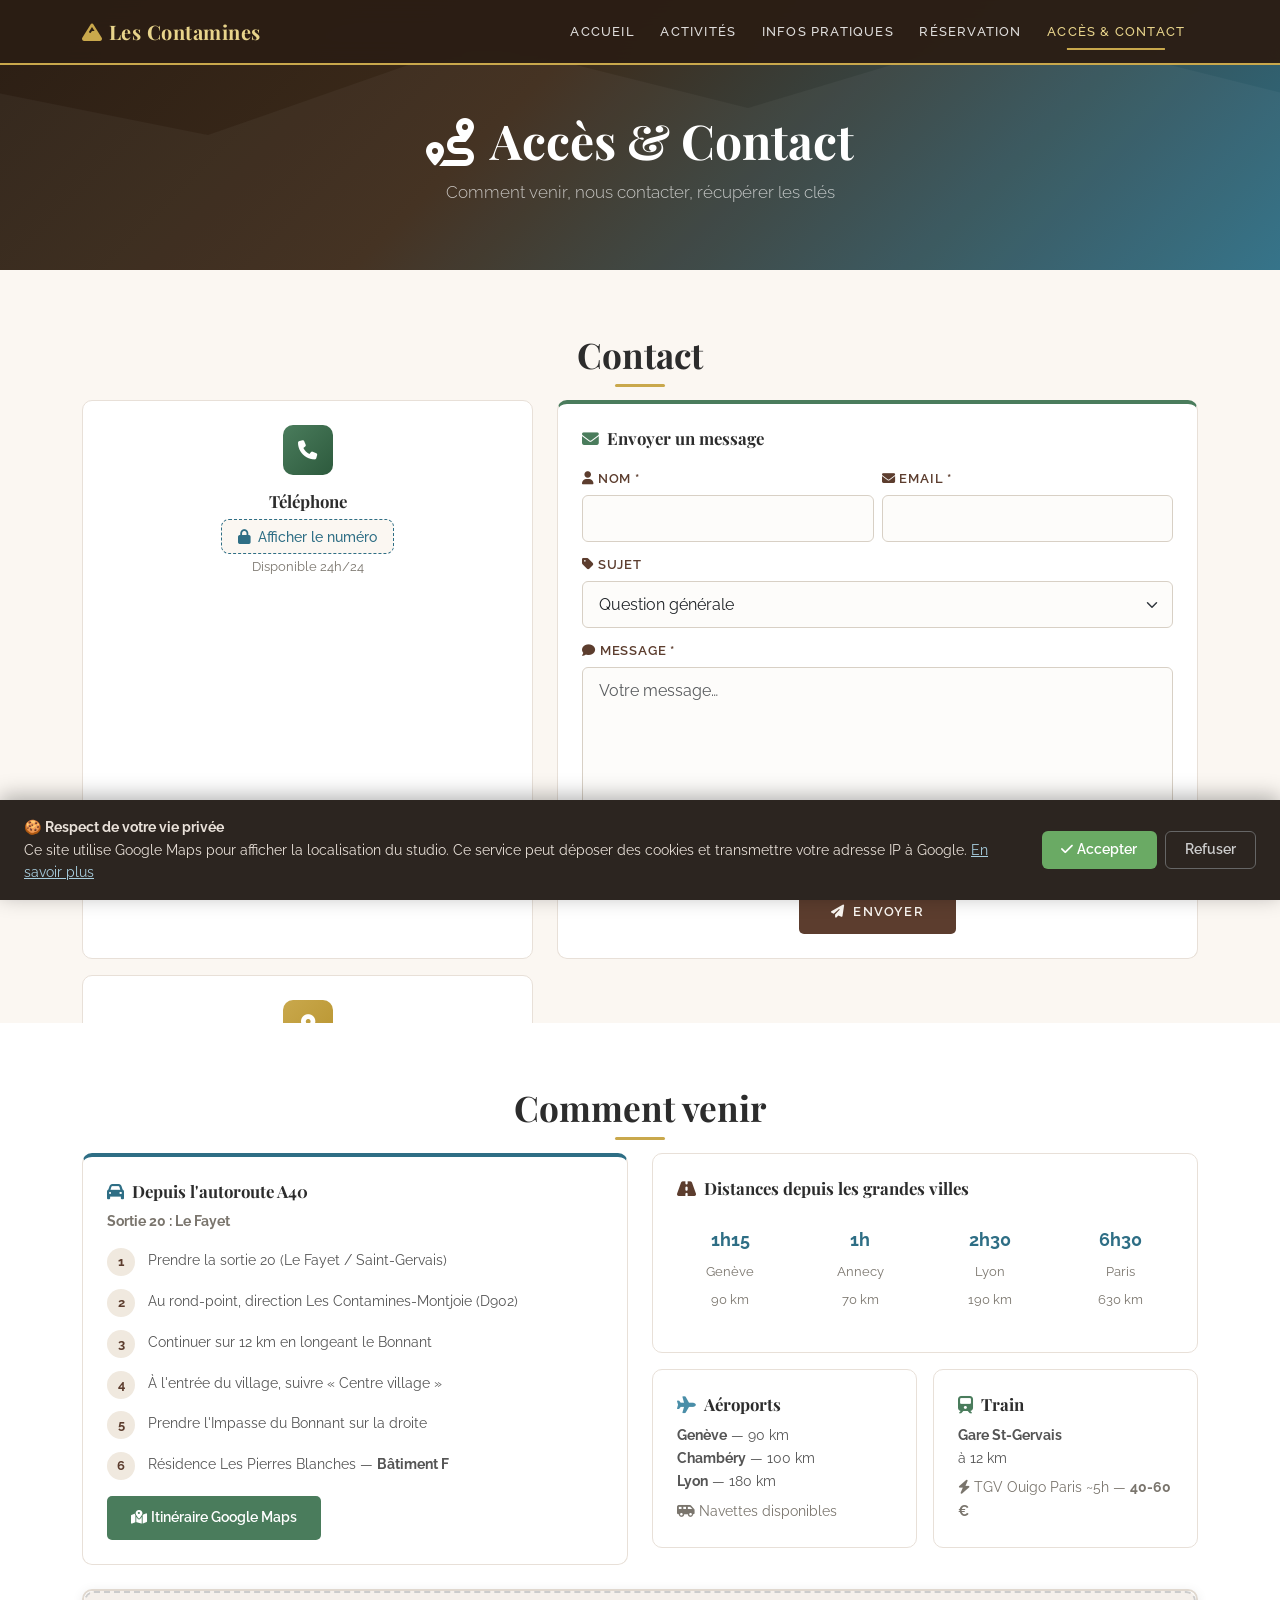
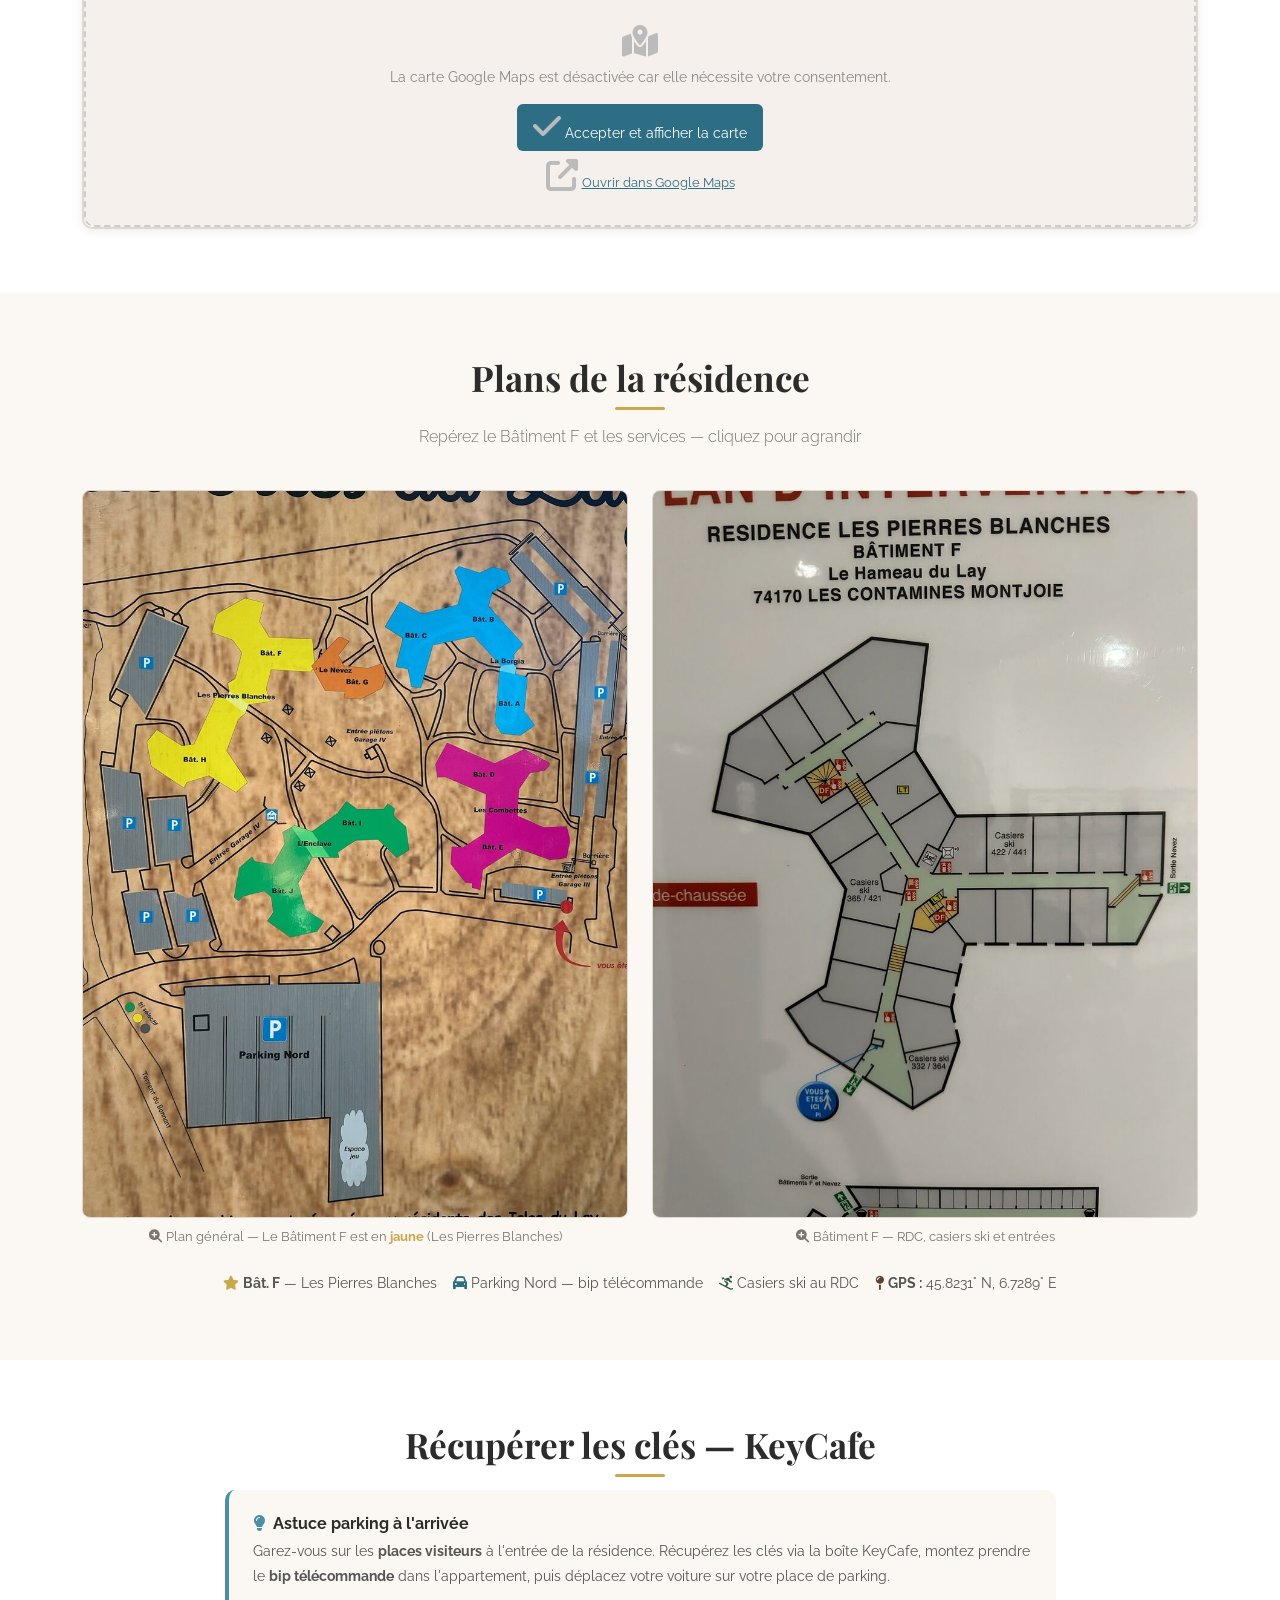
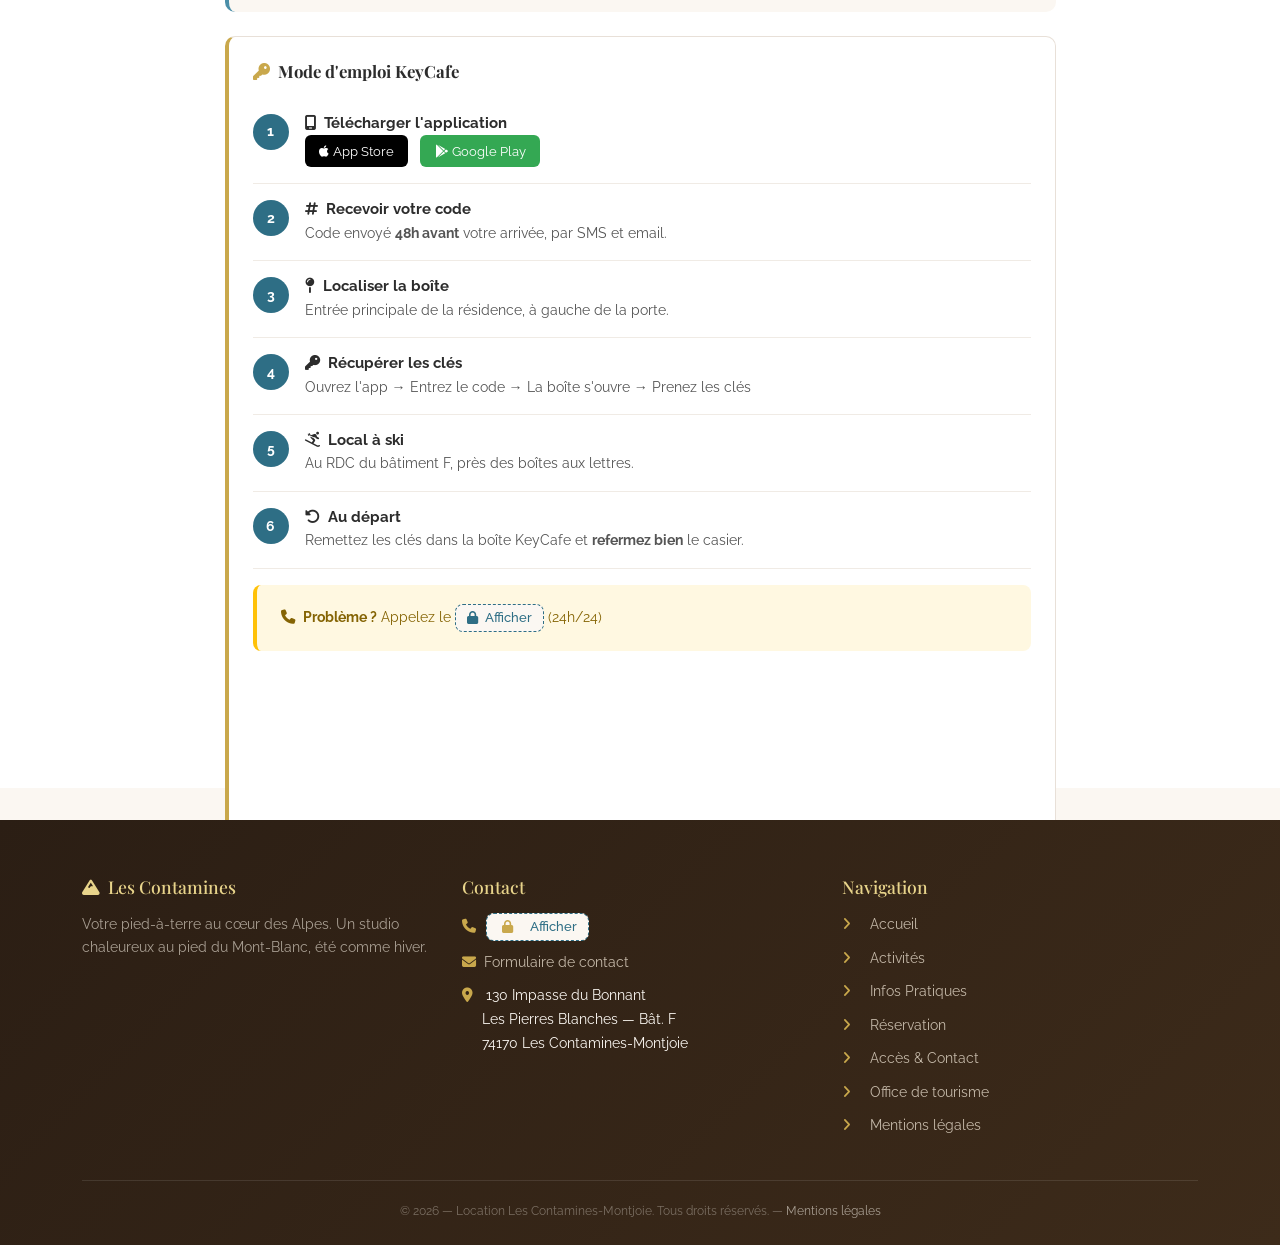
==== commit 64a9ca6e: "Add files via upload" ====
--- a/acces.html
+++ b/acces.html
@@ -48,14 +48,26 @@
         .loading-spinner{display:inline-block;width:18px;height:18px;border:2px solid rgba(0,0,0,.1);border-top-color:var(--sky-dark);border-radius:50%;animation:spin .7s linear infinite}
         @keyframes spin{to{transform:rotate(360deg)}}
 
-        /* ── Spacing overrides (force over style.css) ── */
+        /* ── Fix empiètement entre sections ── */
+        /* Le style.css principal peut limiter la hauteur ou masquer le débordement.
+           On force toutes les sections à respecter la hauteur de leur contenu. */
+        section,
+        .section-alt {
+            overflow: visible !important;
+            min-height: auto !important;
+            height: auto !important;
+            position: relative !important;
+        }
+        /* Le contact a 2 colonnes de hauteurs différentes → forcer l'expansion */
         #contact-form {
-            padding-bottom: 3rem !important;
-        }
+            padding-bottom: 4rem !important;
+        }
+        #contact-form .row {
+            align-items: stretch;
+        }
+        /* KeyCafe est très grand → espace généreux avant le footer */
         section#keycafe {
             padding-bottom: 5rem !important;
-            margin-bottom: 0 !important;
-            overflow: visible !important;
         }
         section#keycafe .col-lg-9 {
             padding-bottom: 1rem;
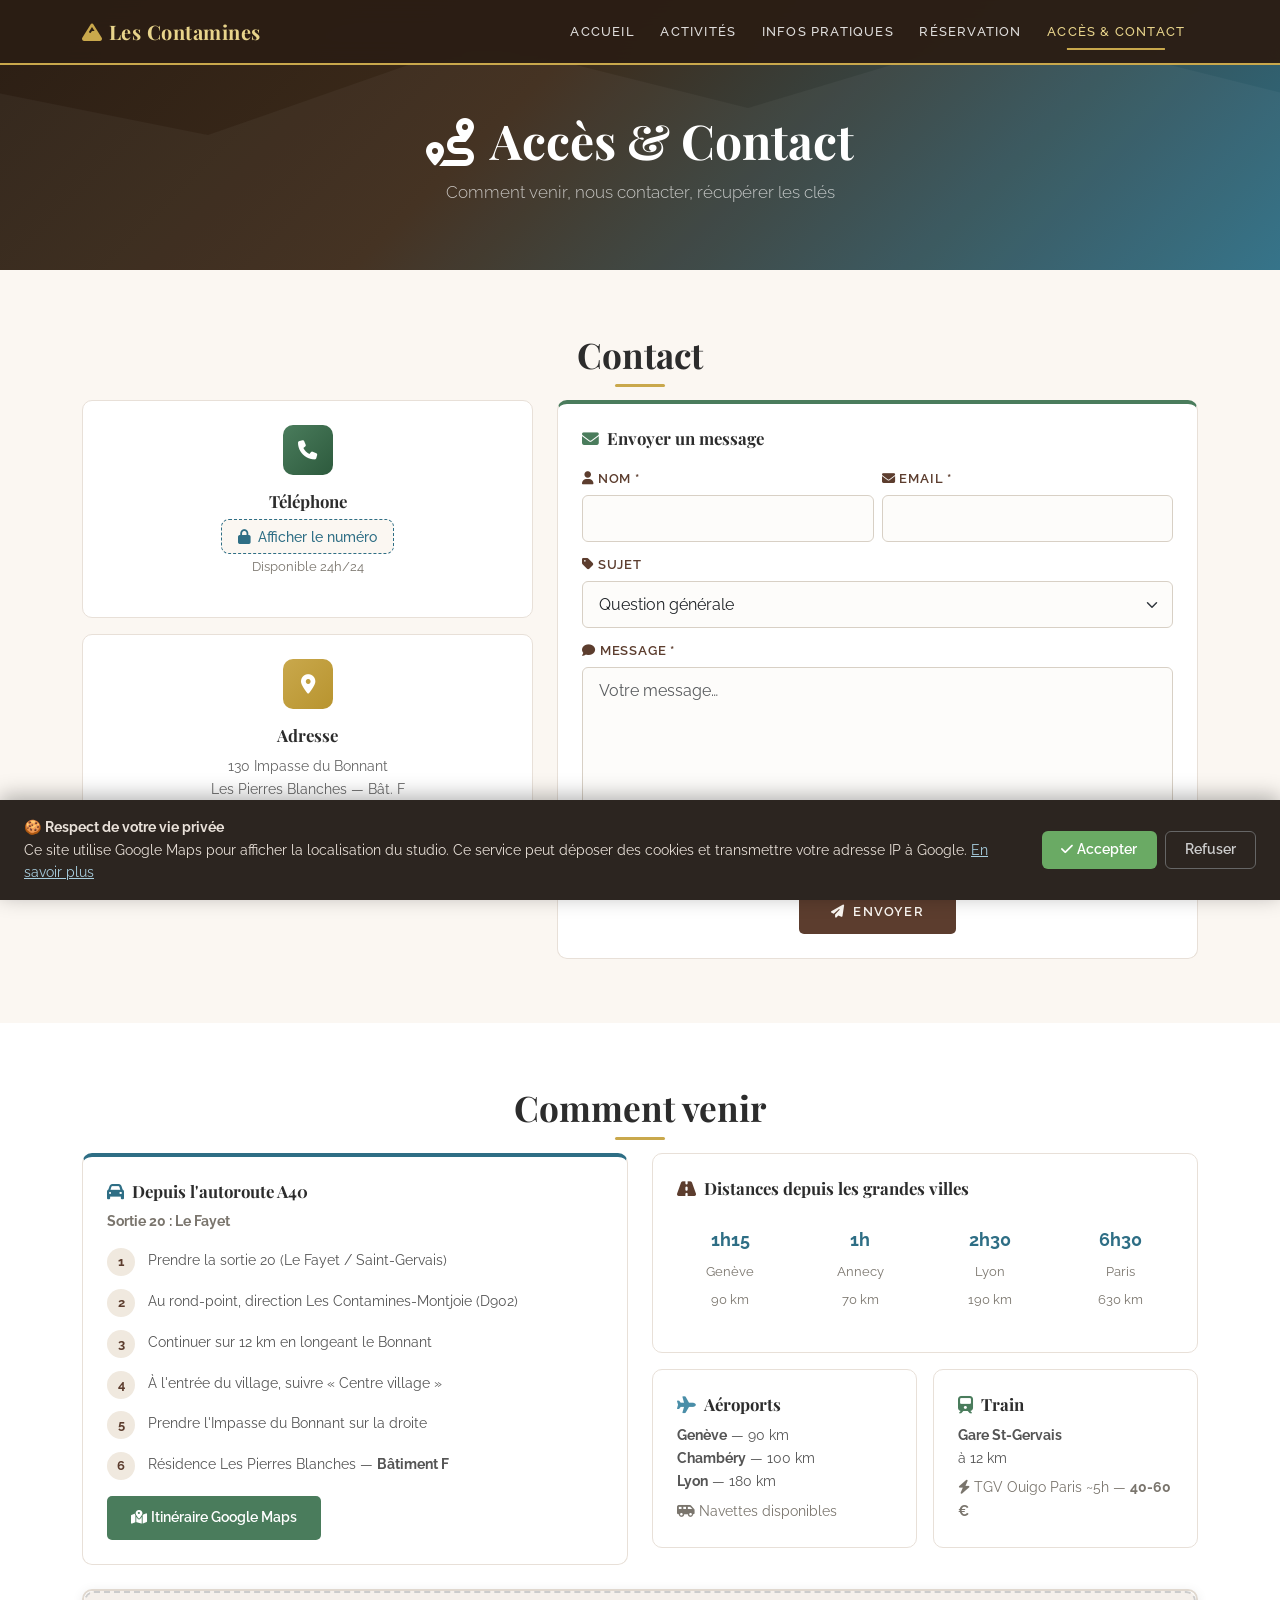
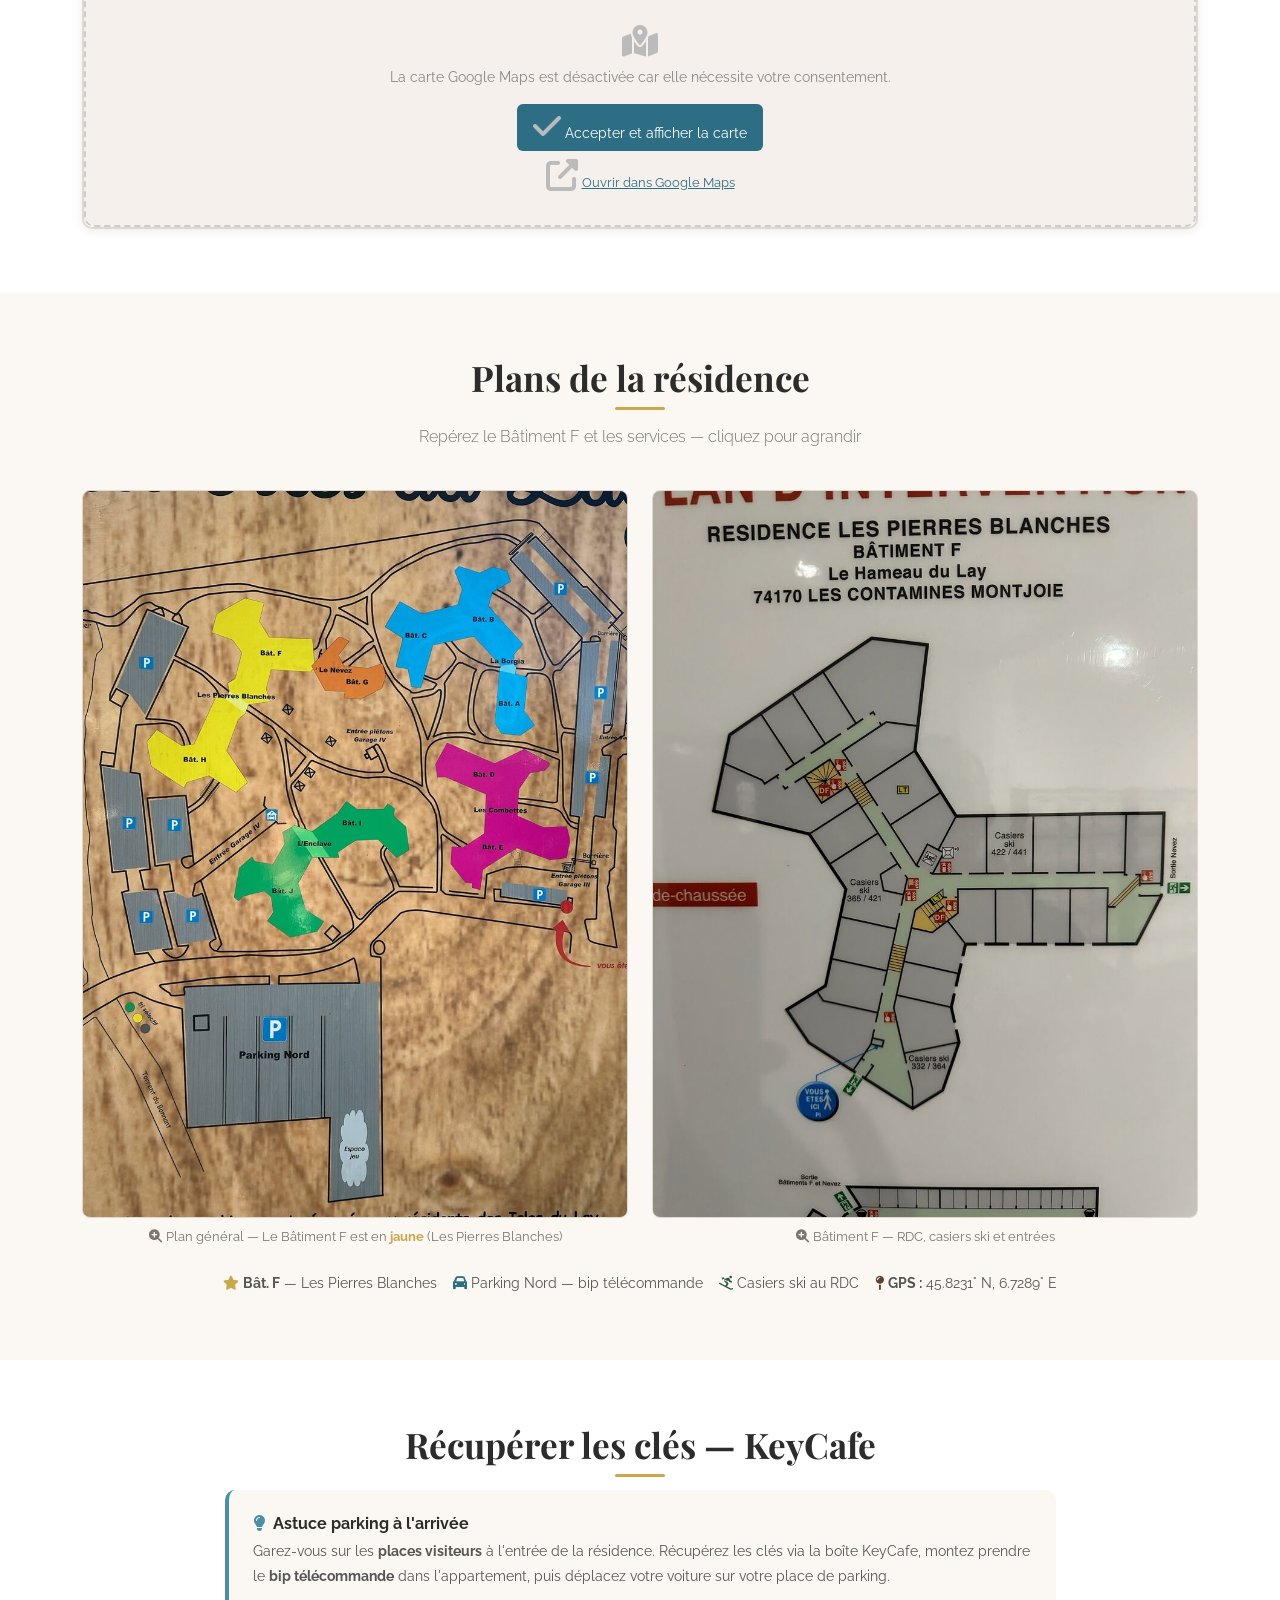
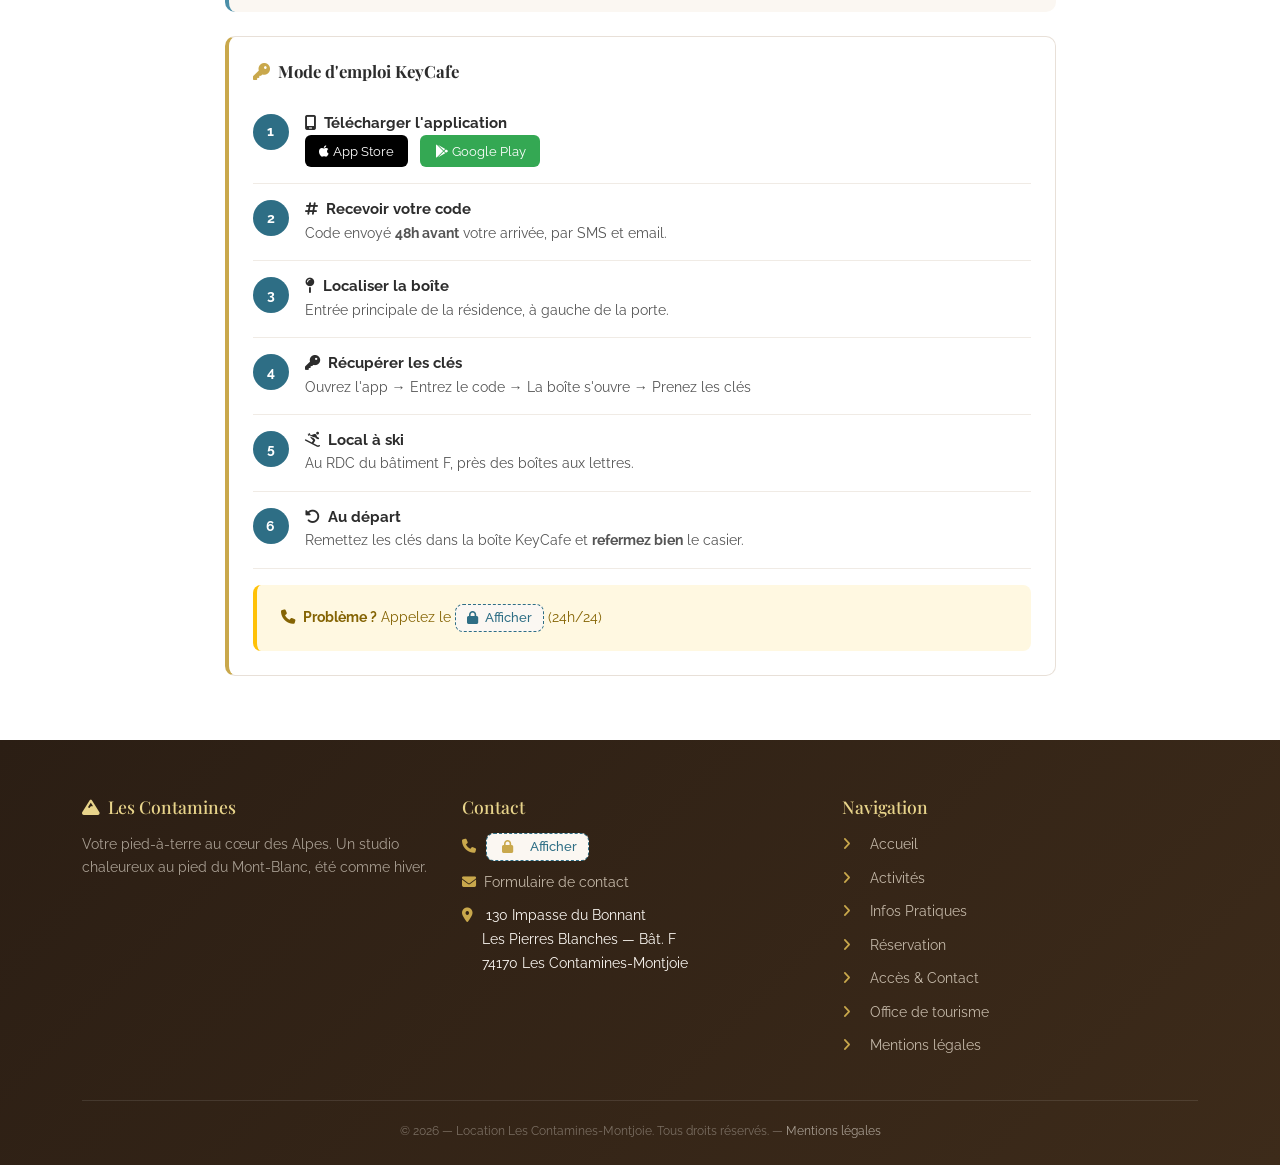
==== commit d514139e: "Add files via upload" ====
--- a/acces.html
+++ b/acces.html
@@ -48,38 +48,14 @@
         .loading-spinner{display:inline-block;width:18px;height:18px;border:2px solid rgba(0,0,0,.1);border-top-color:var(--sky-dark);border-radius:50%;animation:spin .7s linear infinite}
         @keyframes spin{to{transform:rotate(360deg)}}
 
-        /* ── Fix empiètement entre sections ── */
-        /* Le style.css principal peut limiter la hauteur ou masquer le débordement.
-           On force toutes les sections à respecter la hauteur de leur contenu. */
-        section,
-        .section-alt {
-            overflow: visible !important;
-            min-height: auto !important;
+        /* ── Fix card-chalet height dans les sections empilées ── */
+        /* style.css met height:100% sur .card-chalet, ce qui fonctionne
+           en grille mais pas quand 2 cards sont empilées dans une colonne */
+        #contact-form .card-chalet {
             height: auto !important;
-            position: relative !important;
-        }
-        /* Le contact a 2 colonnes de hauteurs différentes → forcer l'expansion */
-        #contact-form {
-            padding-bottom: 4rem !important;
-        }
-        #contact-form .row {
-            align-items: stretch;
-        }
-        /* KeyCafe est très grand → espace généreux avant le footer */
-        section#keycafe {
-            padding-bottom: 5rem !important;
-        }
-        section#keycafe .col-lg-9 {
-            padding-bottom: 1rem;
         }
         section#keycafe .card-chalet {
-            margin-bottom: 1rem !important;
-            overflow: visible !important;
-        }
-        /* Forcer le footer à ne pas remonter sur la section */
-        .footer {
-            position: relative;
-            z-index: 1;
+            height: auto !important;
         }
     </style>
 </head>
@@ -300,9 +276,6 @@
 
 </main>
 
-<!-- Spacer anti-overlap -->
-<div style="height: 2rem; clear: both;"></div>
-
 <!-- Lightbox plans -->
 <div class="plan-lightbox" id="planLightbox" onclick="closePlanLightbox()" role="dialog" aria-label="Visualisation du plan">
     <button class="plan-lb-btn plan-lb-close" onclick="closePlanLightbox()" aria-label="Fermer"><i class="fas fa-times" aria-hidden="true"></i></button>
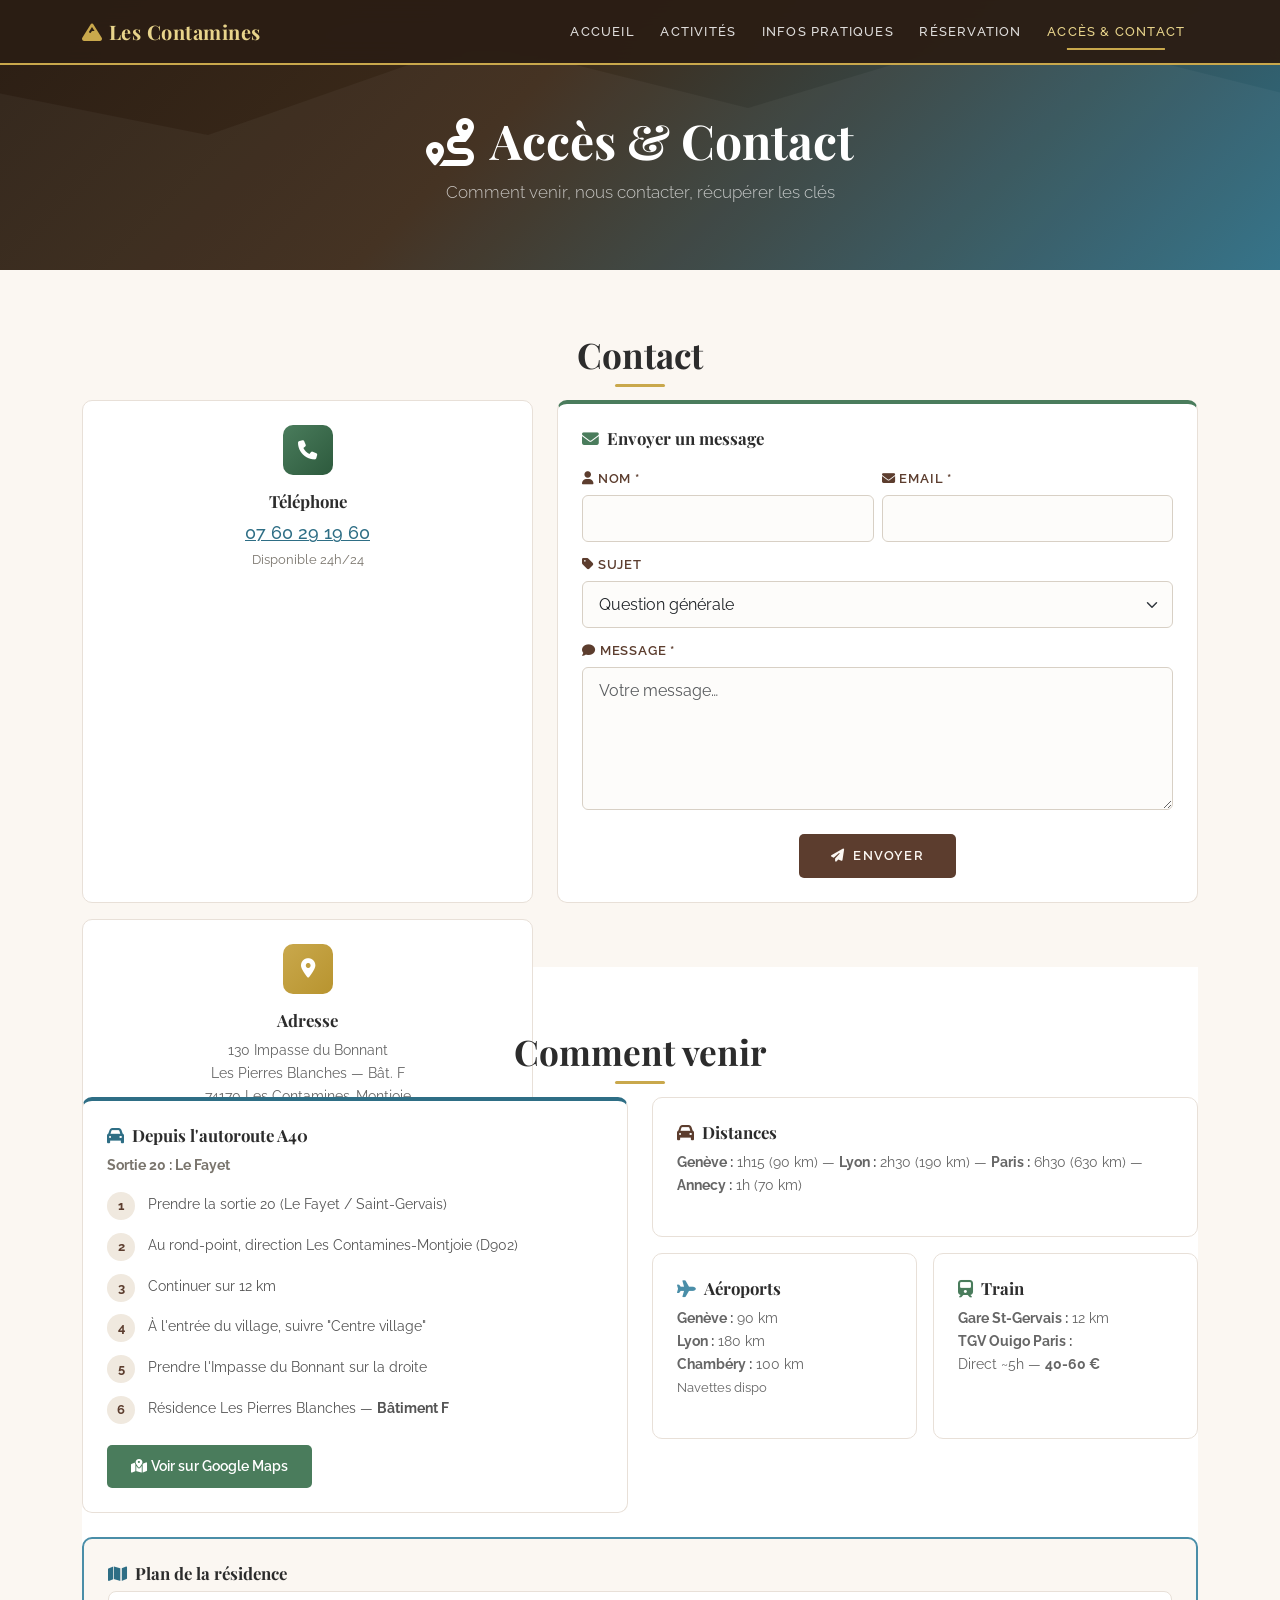
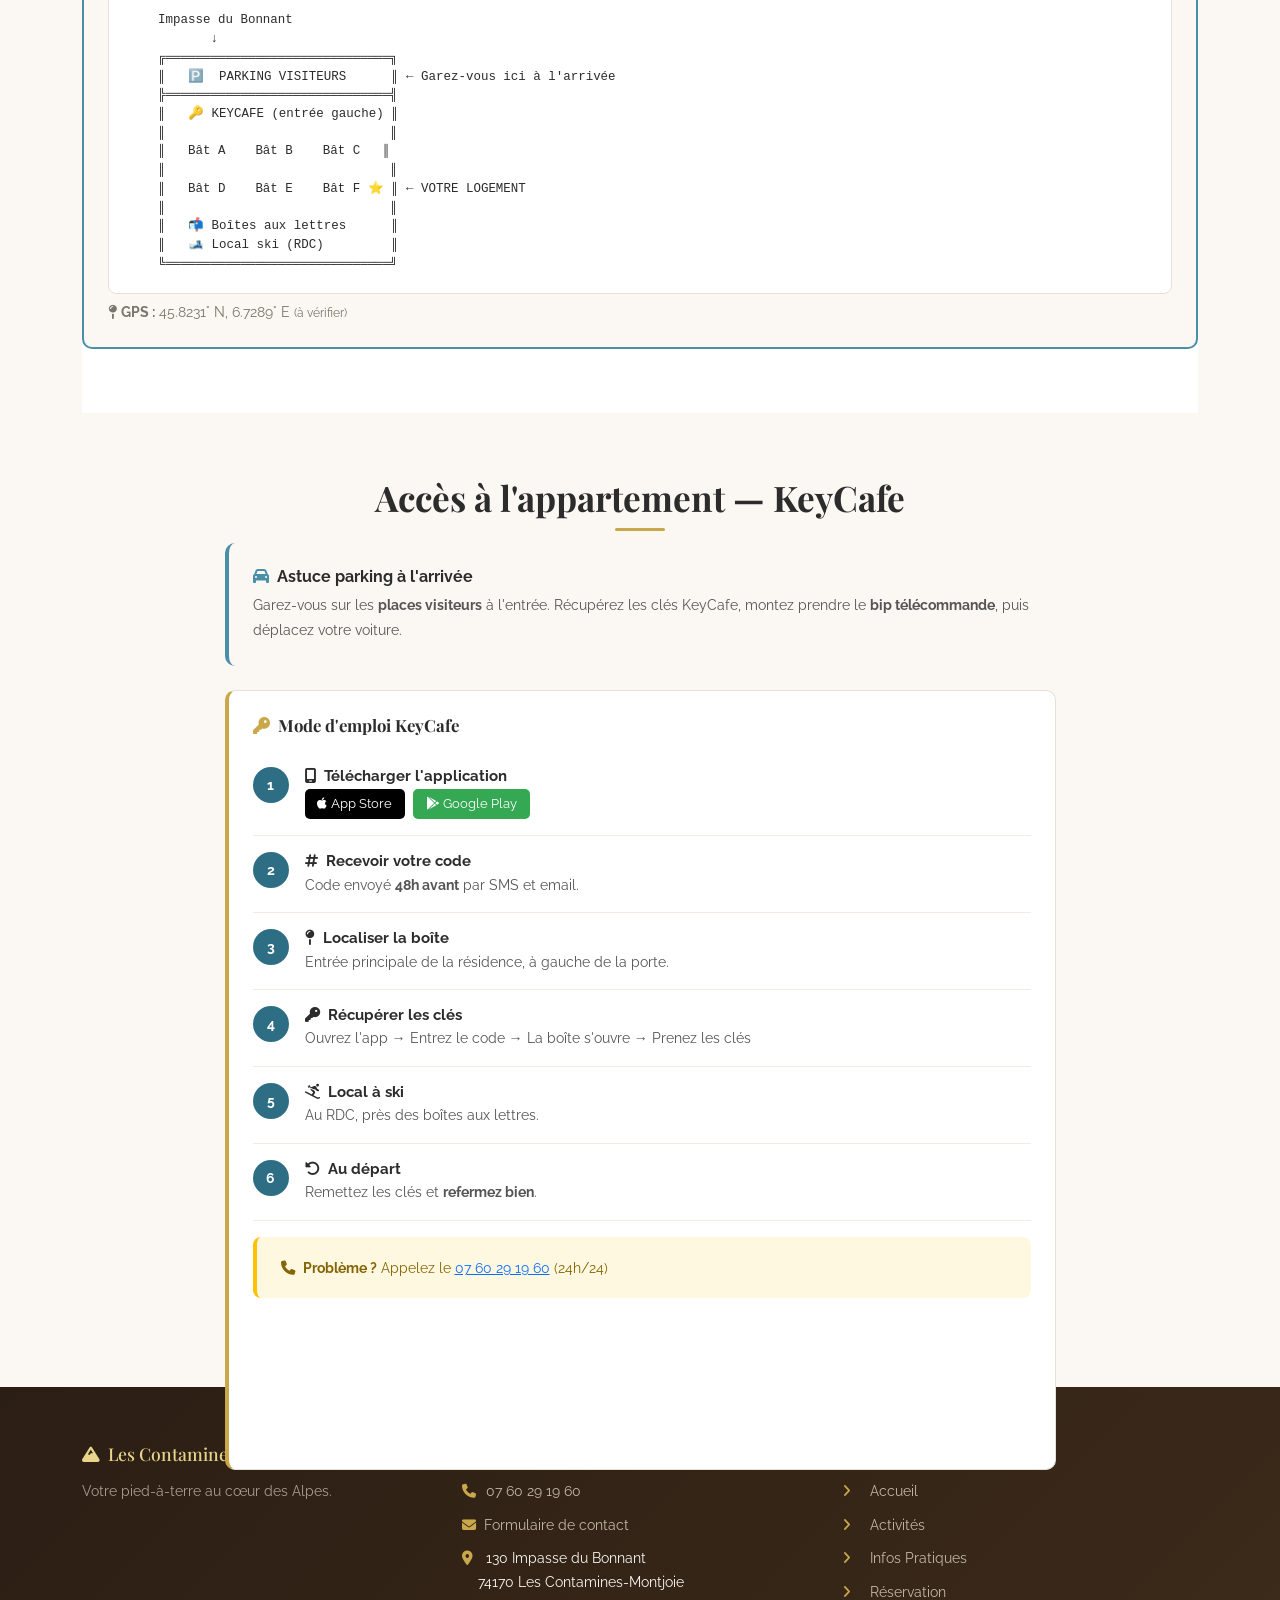
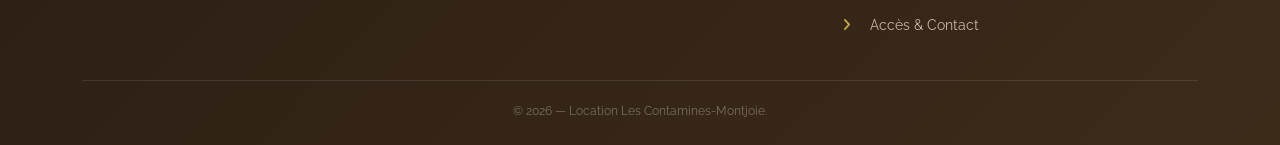
==== commit 5e05d407: "Add files via upload" ====
--- a/acces.html
+++ b/acces.html
@@ -3,16 +3,7 @@
 <head>
     <meta charset="UTF-8">
     <meta name="viewport" content="width=device-width, initial-scale=1.0">
-    <title>Accès & Contact — Location Studio Les Contamines-Montjoie</title>
-    <meta name="description" content="Comment venir au studio Les Contamines-Montjoie : itinéraire depuis l'A40, plan de la résidence Les Pierres Blanches, récupération des clés KeyCafe, formulaire de contact.">
-    <link rel="canonical" href="https://conta74.fr/acces.html">
-    <meta property="og:type" content="website">
-    <meta property="og:url" content="https://conta74.fr/acces.html">
-    <meta property="og:title" content="Accès & Contact — Studio Les Contamines-Montjoie">
-    <meta property="og:description" content="Itinéraire, plan de la résidence, récupération des clés et formulaire de contact.">
-    <meta property="og:image" content="https://conta74.fr/img/plan-residence.jpg">
-    <meta property="og:locale" content="fr_FR">
-    <meta name="twitter:card" content="summary_large_image">
+    <title>Accès & Contact — Les Contamines-Montjoie</title>
     <link href="https://cdn.jsdelivr.net/npm/bootstrap@5.3.3/dist/css/bootstrap.min.css" rel="stylesheet">
     <link href="https://cdnjs.cloudflare.com/ajax/libs/font-awesome/6.5.1/css/all.min.css" rel="stylesheet">
     <link href="https://fonts.googleapis.com/css2?family=Playfair+Display:ital,wght@0,400;0,700;1,400&family=Raleway:wght@300;400;500;600;700&family=Caveat:wght@400;600&display=swap" rel="stylesheet">
@@ -24,126 +15,92 @@
         .keycafe-num{width:36px;height:36px;border-radius:50%;background:var(--sky-dark);color:#fff;display:flex;align-items:center;justify-content:center;font-weight:700;font-size:.9rem;flex-shrink:0}
         .keycafe-step h6{font-weight:700;margin-bottom:.2rem;font-size:.95rem}
         .keycafe-step p{font-size:.88rem;color:#555;margin:0}
+        .plan-ascii{font-family:'Courier New',monospace;background:#fff;padding:1.2rem;border-radius:8px;font-size:.78rem;line-height:1.5;overflow-x:auto;border:1px solid #e8e0d8;white-space:pre}
         .direction-step{display:flex;gap:.8rem;align-items:flex-start;margin-bottom:.8rem}
         .direction-step .num{width:28px;height:28px;border-radius:50%;background:var(--cream-dark);color:var(--wood);display:flex;align-items:center;justify-content:center;font-weight:700;font-size:.8rem;flex-shrink:0}
         .direction-step span{font-size:.9rem;color:#555}
-        .plan-figure{margin:0;cursor:pointer}
-        .plan-figure img{border-radius:8px;border:1px solid #e0d8cf;width:100%;transition:transform .3s ease,box-shadow .3s ease}
-        .plan-figure:hover img{transform:scale(1.02);box-shadow:0 4px 20px rgba(0,0,0,.15)}
-        .plan-figure figcaption{font-size:.82rem;color:var(--stone);text-align:center;margin-top:.5rem}
-        .transport-card{height:100%;display:flex;flex-direction:column}
-        .transport-card p{margin-bottom:0}
-        .dist-badge{padding:.6rem .3rem;text-align:center}
-        .dist-badge strong{display:block;font-size:1.15rem;color:var(--sky-dark);margin-bottom:.15rem}
-        .dist-badge small{color:var(--stone);font-size:.8rem;line-height:1.3}
-        .plan-lightbox{display:none;position:fixed;inset:0;background:rgba(0,0,0,.88);z-index:9999;align-items:center;justify-content:center;cursor:pointer}
-        .plan-lightbox.active{display:flex}
-        .plan-lightbox img{max-width:92vw;max-height:90vh;border-radius:8px;object-fit:contain;cursor:default}
-        .plan-lb-btn{position:absolute;background:rgba(255,255,255,.15);border:none;color:white;font-size:1.5rem;width:48px;height:48px;border-radius:50%;cursor:pointer;transition:background .2s}
-        .plan-lb-btn:hover{background:rgba(255,255,255,.3)}
-        .plan-lb-close{top:1rem;right:1.5rem;font-size:1.8rem;background:none}
-        .plan-lb-prev{left:1rem;top:50%;transform:translateY(-50%)}
-        .plan-lb-next{right:1rem;top:50%;transform:translateY(-50%)}
-        .map-embed{border-radius:10px;overflow:hidden;border:2px solid #e0d8cf;box-shadow:0 2px 12px rgba(0,0,0,.08)}
         .loading-spinner{display:inline-block;width:18px;height:18px;border:2px solid rgba(0,0,0,.1);border-top-color:var(--sky-dark);border-radius:50%;animation:spin .7s linear infinite}
         @keyframes spin{to{transform:rotate(360deg)}}
-
-        /* ── Fix card-chalet height dans les sections empilées ── */
-        /* style.css met height:100% sur .card-chalet, ce qui fonctionne
-           en grille mais pas quand 2 cards sont empilées dans une colonne */
-        #contact-form .card-chalet {
-            height: auto !important;
-        }
-        section#keycafe .card-chalet {
-            height: auto !important;
-        }
     </style>
 </head>
 <body>
 
-<nav class="navbar navbar-expand-lg navbar-chalet fixed-top" aria-label="Navigation principale">
+<nav class="navbar navbar-expand-lg navbar-chalet fixed-top">
     <div class="container">
-        <a class="navbar-brand" href="index.html"><i class="fas fa-mountain" aria-hidden="true"></i>Les Contamines</a>
-        <button class="navbar-toggler" type="button" data-bs-toggle="collapse" data-bs-target="#navMain" aria-expanded="false" aria-label="Ouvrir le menu"><span class="navbar-toggler-icon"></span></button>
+        <a class="navbar-brand" href="index.html"><i class="fas fa-mountain"></i>Les Contamines</a>
+        <button class="navbar-toggler" type="button" data-bs-toggle="collapse" data-bs-target="#navMain"><span class="navbar-toggler-icon"></span></button>
         <div class="collapse navbar-collapse justify-content-end" id="navMain">
             <ul class="navbar-nav">
                 <li class="nav-item"><a class="nav-link" href="index.html">Accueil</a></li>
                 <li class="nav-item"><a class="nav-link" href="activites.html">Activités</a></li>
                 <li class="nav-item"><a class="nav-link" href="pratique.html">Infos Pratiques</a></li>
                 <li class="nav-item"><a class="nav-link" href="reservation.html">Réservation</a></li>
-                <li class="nav-item"><a class="nav-link active-page" href="acces.html" aria-current="page">Accès & Contact</a></li>
+                <li class="nav-item"><a class="nav-link active-page" href="acces.html">Accès & Contact</a></li>
             </ul>
         </div>
     </div>
 </nav>
 
 <div class="page-hero">
-    <h1><i class="fas fa-route me-3" aria-hidden="true"></i>Accès & Contact</h1>
+    <h1><i class="fas fa-route me-3"></i>Accès & Contact</h1>
     <p class="hero-sub">Comment venir, nous contacter, récupérer les clés</p>
 </div>
 
-<main>
-
-<!-- CONTACT -->
+<div class="container">
+
+<!-- CONTACT avec formulaire -->
 <section id="contact-form">
-    <div class="container">
-        <h2 class="section-title reveal">Contact</h2>
-        <div class="section-divider reveal"></div>
-        <div class="row g-4">
-            <div class="col-lg-5 reveal">
-                <div class="card-chalet text-center mb-3">
-                    <div class="card-icon pine mx-auto"><i class="fas fa-phone" aria-hidden="true"></i></div>
-                    <h5>Téléphone</h5>
-                    <p>
-                        <!-- phone-protect.js remplacera ce lien automatiquement -->
-                        <a href="tel:+33760291960">07 60 29 19 60</a><br>
-                        <small style="color:var(--stone);">Disponible 24h/24</small>
-                    </p>
-                </div>
-                <div class="card-chalet text-center">
-                    <div class="card-icon gold mx-auto"><i class="fas fa-location-dot" aria-hidden="true"></i></div>
-                    <h5>Adresse</h5>
-                    <p>130 Impasse du Bonnant<br>Les Pierres Blanches — Bât. F<br>74170 Les Contamines-Montjoie</p>
-                </div>
-            </div>
-            <div class="col-lg-7 reveal">
-                <div class="card-chalet" style="border-top:4px solid var(--pine-light);">
-                    <h5 class="mb-3"><i class="fas fa-envelope me-2" style="color:var(--pine-light)" aria-hidden="true"></i>Envoyer un message</h5>
-                    <div class="row g-2">
-                        <div class="col-sm-6">
-                            <label class="form-label-chalet" for="ctNom"><i class="fas fa-user me-1" aria-hidden="true"></i>Nom *</label>
-                            <input type="text" class="form-control" id="ctNom" required>
-                        </div>
-                        <div class="col-sm-6">
-                            <label class="form-label-chalet" for="ctEmail"><i class="fas fa-envelope me-1" aria-hidden="true"></i>Email *</label>
-                            <input type="email" class="form-control" id="ctEmail" required>
-                        </div>
-                        <div class="col-12">
-                            <label class="form-label-chalet" for="ctSujet"><i class="fas fa-tag me-1" aria-hidden="true"></i>Sujet</label>
-                            <select class="form-select" id="ctSujet">
-                                <option>Question générale</option>
-                                <option>Renseignement sur le studio</option>
-                                <option>Demande de réservation</option>
-                                <option>Problème pendant le séjour</option>
-                                <option>Autre</option>
-                            </select>
-                        </div>
-                        <div class="col-12">
-                            <label class="form-label-chalet" for="ctMessage"><i class="fas fa-comment me-1" aria-hidden="true"></i>Message *</label>
-                            <textarea class="form-control" id="ctMessage" rows="5" placeholder="Votre message…" required></textarea>
-                        </div>
-                        <div class="col-12 my-2"><div class="h-captcha" data-captcha="true"></div></div>
-                        <div class="col-12">
-                            <div class="form-check" style="font-size:.85rem;">
-                                <input class="form-check-input" type="checkbox" id="ctConsent" required>
-                                <label class="form-check-label" for="ctConsent" style="color:#555;">J'accepte que mes données soient utilisées pour traiter ma demande. <a href="mentions.html#confidentialite" target="_blank" rel="noopener" style="color:var(--sky-dark);">Politique de confidentialité</a></label>
-                            </div>
-                        </div>
-                        <div class="col-12 text-center">
-                            <button class="btn btn-chalet" id="btnContact" onclick="submitContact()">
-                                <i class="fas fa-paper-plane me-2" aria-hidden="true"></i>Envoyer
-                            </button>
-                        </div>
+    <h2 class="section-title reveal">Contact</h2>
+    <div class="section-divider reveal"></div>
+
+    <div class="row g-4">
+        <div class="col-lg-5 reveal">
+            <div class="card-chalet text-center mb-3">
+                <div class="card-icon pine mx-auto"><i class="fas fa-phone"></i></div>
+                <h5>Téléphone</h5>
+                <p><a href="tel:+33760291960" style="color:var(--sky-dark);font-weight:500;font-size:1.1rem;">07 60 29 19 60</a><br><small style="color:var(--stone);">Disponible 24h/24</small></p>
+            </div>
+            <div class="card-chalet text-center">
+                <div class="card-icon gold mx-auto"><i class="fas fa-location-dot"></i></div>
+                <h5>Adresse</h5>
+                <p>130 Impasse du Bonnant<br>Les Pierres Blanches — Bât. F<br>74170 Les Contamines-Montjoie</p>
+            </div>
+        </div>
+
+        <!-- Formulaire de contact Web3Forms -->
+        <div class="col-lg-7 reveal">
+            <div class="card-chalet" style="border-top:4px solid var(--pine-light);">
+                <h5 class="mb-3"><i class="fas fa-envelope me-2" style="color:var(--pine-light)"></i>Envoyer un message</h5>
+                <div class="row g-2">
+                    <div class="col-6">
+                        <label class="form-label-chalet"><i class="fas fa-user me-1"></i>Nom *</label>
+                        <input type="text" class="form-control" id="ctNom" required>
+                    </div>
+                    <div class="col-6">
+                        <label class="form-label-chalet"><i class="fas fa-envelope me-1"></i>Email *</label>
+                        <input type="email" class="form-control" id="ctEmail" required>
+                    </div>
+                    <div class="col-12">
+                        <label class="form-label-chalet"><i class="fas fa-tag me-1"></i>Sujet</label>
+                        <select class="form-select" id="ctSujet">
+                            <option>Question générale</option>
+                            <option>Renseignement sur le studio</option>
+                            <option>Demande de réservation</option>
+                            <option>Problème pendant le séjour</option>
+                            <option>Autre</option>
+                        </select>
+                    </div>
+                    <div class="col-12">
+                        <label class="form-label-chalet"><i class="fas fa-comment me-1"></i>Message *</label>
+                        <textarea class="form-control" id="ctMessage" rows="5" placeholder="Votre message…" required></textarea>
+                    </div>
+                    <div class="col-12 my-2">
+                        <div class="h-captcha" data-captcha="true"></div>
+                    </div>
+                    <div class="col-12 text-center">
+                        <button class="btn btn-chalet" id="btnContact" onclick="submitContact()">
+                            <i class="fas fa-paper-plane me-2"></i>Envoyer
+                        </button>
                     </div>
                 </div>
             </div>
@@ -153,209 +110,124 @@
 
 <!-- COMMENT VENIR -->
 <section class="section-alt">
-    <div class="container">
-        <h2 class="section-title reveal">Comment venir</h2>
-        <div class="section-divider reveal"></div>
-        <div class="row g-4">
-            <div class="col-lg-6 reveal">
-                <div class="card-chalet h-100" style="border-top:4px solid var(--sky-dark);">
-                    <h5><i class="fas fa-car me-2" style="color:var(--sky-dark)" aria-hidden="true"></i>Depuis l'autoroute A40</h5>
-                    <p class="mb-3" style="font-size:.9rem;color:var(--stone)"><strong>Sortie 20 : Le Fayet</strong></p>
-                    <div class="direction-step"><div class="num">1</div><span>Prendre la sortie 20 (Le Fayet / Saint-Gervais)</span></div>
-                    <div class="direction-step"><div class="num">2</div><span>Au rond-point, direction Les Contamines-Montjoie (D902)</span></div>
-                    <div class="direction-step"><div class="num">3</div><span>Continuer sur 12 km en longeant le Bonnant</span></div>
-                    <div class="direction-step"><div class="num">4</div><span>À l'entrée du village, suivre « Centre village »</span></div>
-                    <div class="direction-step"><div class="num">5</div><span>Prendre l'Impasse du Bonnant sur la droite</span></div>
-                    <div class="direction-step mb-0"><div class="num">6</div><span>Résidence Les Pierres Blanches — <strong>Bâtiment F</strong></span></div>
-                    <a href="https://www.google.com/maps/dir/Sortie+20+Le+Fayet+A40/130+Impasse+du+Bonnant+Les+Contamines-Montjoie" target="_blank" rel="noopener" class="btn btn-pine btn-sm mt-3"><i class="fas fa-map-location-dot me-1" aria-hidden="true"></i>Itinéraire Google Maps</a>
-                </div>
-            </div>
-            <div class="col-lg-6 reveal">
-                <div class="row g-3 h-100">
-                    <div class="col-12">
-                        <div class="card-chalet transport-card">
-                            <h5><i class="fas fa-road me-2" style="color:var(--wood)" aria-hidden="true"></i>Distances depuis les grandes villes</h5>
-                            <div class="row mt-2">
-                                <div class="col-3 dist-badge"><strong>1h15</strong><small>Genève<br>90 km</small></div>
-                                <div class="col-3 dist-badge"><strong>1h</strong><small>Annecy<br>70 km</small></div>
-                                <div class="col-3 dist-badge"><strong>2h30</strong><small>Lyon<br>190 km</small></div>
-                                <div class="col-3 dist-badge"><strong>6h30</strong><small>Paris<br>630 km</small></div>
-                            </div>
-                        </div>
-                    </div>
-                    <div class="col-6">
-                        <div class="card-chalet transport-card">
-                            <h5><i class="fas fa-plane me-2" style="color:var(--sky)" aria-hidden="true"></i>Aéroports</h5>
-                            <p style="font-size:.9rem;color:#555;"><strong>Genève</strong> — 90 km<br><strong>Chambéry</strong> — 100 km<br><strong>Lyon</strong> — 180 km</p>
-                            <small style="color:var(--stone);margin-top:auto;"><i class="fas fa-shuttle-van me-1" aria-hidden="true"></i>Navettes disponibles</small>
-                        </div>
-                    </div>
-                    <div class="col-6">
-                        <div class="card-chalet transport-card">
-                            <h5><i class="fas fa-train me-2" style="color:var(--pine-light)" aria-hidden="true"></i>Train</h5>
-                            <p style="font-size:.9rem;color:#555;"><strong>Gare St-Gervais</strong><br>à 12 km</p>
-                            <small style="color:var(--stone);margin-top:auto;"><i class="fas fa-bolt me-1" aria-hidden="true"></i>TGV Ouigo Paris ~5h — <strong>40-60 €</strong></small>
-                        </div>
-                    </div>
-                </div>
-            </div>
-        </div>
-        <div class="mt-4 reveal">
-            <div class="map-embed">
-                <iframe src="https://www.google.com/maps/embed?pb=!1m18!1m12!1m3!1d2770.5!2d6.7267!3d45.8214!2m3!1f0!2f0!3f0!3m2!1i1024!2i768!4f13.1!3m3!1m2!1s0x0%3A0x0!2zNDXCsDQ5JzE3LjAiTiA2wrA0Myc0MC4xIkU!5e0!3m2!1sfr!2sfr!4v1"
-                    width="100%" height="280" style="border:0;display:block;" allowfullscreen="" loading="lazy"
-                    referrerpolicy="no-referrer-when-downgrade" title="Localisation du studio Les Contamines-Montjoie"></iframe>
-            </div>
+    <h2 class="section-title reveal">Comment venir</h2>
+    <div class="section-divider reveal"></div>
+
+    <div class="row g-4">
+        <div class="col-lg-6 reveal">
+            <div class="card-chalet" style="border-top:4px solid var(--sky-dark)">
+                <h5><i class="fas fa-car me-2" style="color:var(--sky-dark)"></i>Depuis l'autoroute A40</h5>
+                <p class="mb-3" style="font-size:.9rem;color:var(--stone)"><strong>Sortie 20 : Le Fayet</strong></p>
+                <div class="direction-step"><div class="num">1</div><span>Prendre la sortie 20 (Le Fayet / Saint-Gervais)</span></div>
+                <div class="direction-step"><div class="num">2</div><span>Au rond-point, direction Les Contamines-Montjoie (D902)</span></div>
+                <div class="direction-step"><div class="num">3</div><span>Continuer sur 12 km</span></div>
+                <div class="direction-step"><div class="num">4</div><span>À l'entrée du village, suivre "Centre village"</span></div>
+                <div class="direction-step"><div class="num">5</div><span>Prendre l'Impasse du Bonnant sur la droite</span></div>
+                <div class="direction-step"><div class="num">6</div><span>Résidence Les Pierres Blanches — <strong>Bâtiment F</strong></span></div>
+                <a href="https://www.google.com/maps/dir/Sortie+20+Le+Fayet+A40/130+Impasse+du+Bonnant+Les+Contamines-Montjoie" target="_blank" class="btn btn-pine btn-sm mt-2"><i class="fas fa-map-location-dot me-1"></i>Voir sur Google Maps</a>
+            </div>
+        </div>
+        <div class="col-lg-6 reveal">
+            <div class="row g-3">
+                <div class="col-12"><div class="card-chalet"><h5><i class="fas fa-car me-2" style="color:var(--wood)"></i>Distances</h5><p><strong>Genève :</strong> 1h15 (90 km) — <strong>Lyon :</strong> 2h30 (190 km) — <strong>Paris :</strong> 6h30 (630 km) — <strong>Annecy :</strong> 1h (70 km)</p></div></div>
+                <div class="col-6"><div class="card-chalet"><h5><i class="fas fa-plane me-2" style="color:var(--sky)"></i>Aéroports</h5><p><strong>Genève :</strong> 90 km<br><strong>Lyon :</strong> 180 km<br><strong>Chambéry :</strong> 100 km<br><small>Navettes dispo</small></p></div></div>
+                <div class="col-6"><div class="card-chalet"><h5><i class="fas fa-train me-2" style="color:var(--pine-light)"></i>Train</h5><p><strong>Gare St-Gervais :</strong> 12 km<br><strong>TGV Ouigo Paris :</strong><br>Direct ~5h — <strong>40-60 €</strong></p></div></div>
+            </div>
+        </div>
+    </div>
+
+    <!-- Plan résidence -->
+    <div class="mt-4 reveal">
+        <div class="card-chalet" style="border:2px solid var(--sky);background:var(--cream)">
+            <h5><i class="fas fa-map me-2" style="color:var(--sky-dark)"></i>Plan de la résidence</h5>
+            <div class="plan-ascii">    Impasse du Bonnant
+           ↓
+    ╔══════════════════════════════╗
+    ║   🅿️  PARKING VISITEURS      ║ ← Garez-vous ici à l'arrivée
+    ╠══════════════════════════════╣
+    ║   🔑 KEYCAFE (entrée gauche) ║
+    ║                              ║
+    ║   Bât A    Bât B    Bât C   ║
+    ║                              ║
+    ║   Bât D    Bât E    Bât F ⭐ ║ ← VOTRE LOGEMENT
+    ║                              ║
+    ║   📬 Boîtes aux lettres      ║
+    ║   🎿 Local ski (RDC)         ║
+    ╚══════════════════════════════╝</div>
+            <p class="mt-2 mb-0" style="font-size:.85rem;color:var(--stone)"><i class="fas fa-map-pin me-1"></i><strong>GPS :</strong> 45.8231° N, 6.7289° E <small>(à vérifier)</small></p>
         </div>
     </div>
 </section>
 
-<!-- PLANS -->
-<section id="plans">
-    <div class="container">
-        <h2 class="section-title reveal">Plans de la résidence</h2>
-        <div class="section-divider reveal"></div>
-        <p class="section-subtitle reveal">Repérez le Bâtiment F et les services — cliquez pour agrandir</p>
-        <div class="row g-4 reveal">
-            <div class="col-md-6">
-                <figure class="plan-figure" onclick="openPlanLightbox(0)">
-                    <img src="img/plan-residence.jpg" alt="Plan général de la résidence Hameaux des Lays — Les Contamines-Montjoie, bâtiments A à J, parkings et commerces" class="img-fluid" loading="lazy">
-                    <figcaption><i class="fas fa-search-plus me-1" aria-hidden="true"></i>Plan général — Le Bâtiment F est en <strong style="color:var(--gold)">jaune</strong> (Les Pierres Blanches)</figcaption>
-                </figure>
-            </div>
-            <div class="col-md-6">
-                <figure class="plan-figure" onclick="openPlanLightbox(1)">
-                    <img src="img/plan-batiment-f.jpg" alt="Plan du RDC du Bâtiment F — Résidence Les Pierres Blanches, casiers ski, escaliers et sorties" class="img-fluid" loading="lazy">
-                    <figcaption><i class="fas fa-search-plus me-1" aria-hidden="true"></i>Bâtiment F — RDC, casiers ski et entrées</figcaption>
-                </figure>
-            </div>
-        </div>
-        <div class="d-flex flex-wrap gap-3 justify-content-center mt-4 reveal" style="font-size:.88rem;color:#555;">
-            <span><i class="fas fa-star me-1" style="color:var(--gold)" aria-hidden="true"></i><strong>Bât. F</strong> — Les Pierres Blanches</span>
-            <span><i class="fas fa-car me-1" style="color:var(--sky-dark)" aria-hidden="true"></i>Parking Nord — bip télécommande</span>
-            <span><i class="fas fa-person-skiing me-1" style="color:var(--pine)" aria-hidden="true"></i>Casiers ski au RDC</span>
-            <span><i class="fas fa-map-pin me-1" style="color:var(--wood)" aria-hidden="true"></i><strong>GPS :</strong> 45.8231° N, 6.7289° E</span>
-        </div>
-    </div>
+<!-- KEYCAFE -->
+<section id="keycafe">
+    <h2 class="section-title reveal">Accès à l'appartement — KeyCafe</h2>
+    <div class="section-divider reveal"></div>
+    <div class="row justify-content-center"><div class="col-lg-9">
+        <div class="info-block blue reveal mb-4">
+            <h5><i class="fas fa-car me-2" style="color:var(--sky)"></i>Astuce parking à l'arrivée</h5>
+            <p>Garez-vous sur les <strong>places visiteurs</strong> à l'entrée. Récupérez les clés KeyCafe, montez prendre le <strong>bip télécommande</strong>, puis déplacez votre voiture.</p>
+        </div>
+        <div class="card-chalet reveal" style="border-left:4px solid var(--gold)">
+            <h5 class="mb-3"><i class="fas fa-key me-2" style="color:var(--gold)"></i>Mode d'emploi KeyCafe</h5>
+            <div class="keycafe-step">
+                <div class="keycafe-num">1</div>
+                <div><h6><i class="fas fa-mobile-screen me-2"></i>Télécharger l'application</h6>
+                <p><a href="https://apps.apple.com/fr/app/keycafe" target="_blank" style="display:inline-block;background:#000;color:#fff;padding:.3rem .8rem;border-radius:5px;text-decoration:none;font-size:.82rem;margin-right:.5rem"><i class="fab fa-apple me-1"></i>App Store</a><a href="https://play.google.com/store/apps/details?id=com.keycafe" target="_blank" style="display:inline-block;background:#34A853;color:#fff;padding:.3rem .8rem;border-radius:5px;text-decoration:none;font-size:.82rem"><i class="fab fa-google-play me-1"></i>Google Play</a></p></div>
+            </div>
+            <div class="keycafe-step"><div class="keycafe-num">2</div><div><h6><i class="fas fa-hashtag me-2"></i>Recevoir votre code</h6><p>Code envoyé <strong>48h avant</strong> par SMS et email.</p></div></div>
+            <div class="keycafe-step"><div class="keycafe-num">3</div><div><h6><i class="fas fa-map-pin me-2"></i>Localiser la boîte</h6><p>Entrée principale de la résidence, à gauche de la porte.</p></div></div>
+            <div class="keycafe-step"><div class="keycafe-num">4</div><div><h6><i class="fas fa-key me-2"></i>Récupérer les clés</h6><p>Ouvrez l'app → Entrez le code → La boîte s'ouvre → Prenez les clés</p></div></div>
+            <div class="keycafe-step"><div class="keycafe-num">5</div><div><h6><i class="fas fa-person-skiing me-2"></i>Local à ski</h6><p>Au RDC, près des boîtes aux lettres.</p></div></div>
+            <div class="keycafe-step"><div class="keycafe-num">6</div><div><h6><i class="fas fa-rotate-left me-2"></i>Au départ</h6><p>Remettez les clés et <strong>refermez bien</strong>.</p></div></div>
+            <div class="warning-box mt-3" style="margin-bottom:0"><p><i class="fas fa-phone me-2"></i><strong>Problème ?</strong> Appelez le <a href="tel:+33760291960">07 60 29 19 60</a> (24h/24)</p></div>
+        </div>
+    </div></div>
 </section>
 
-<!-- KEYCAFE -->
-<section id="keycafe" class="section-alt">
-    <div class="container">
-        <h2 class="section-title reveal">Récupérer les clés — KeyCafe</h2>
-        <div class="section-divider reveal"></div>
-        <div class="row justify-content-center"><div class="col-lg-9">
-            <div class="info-block blue reveal mb-4">
-                <h5><i class="fas fa-lightbulb me-2" style="color:var(--sky)" aria-hidden="true"></i>Astuce parking à l'arrivée</h5>
-                <p>Garez-vous sur les <strong>places visiteurs</strong> à l'entrée de la résidence. Récupérez les clés via la boîte KeyCafe, montez prendre le <strong>bip télécommande</strong> dans l'appartement, puis déplacez votre voiture sur votre place de parking.</p>
-            </div>
-            <div class="card-chalet reveal" style="border-left:4px solid var(--gold);">
-                <h5 class="mb-3"><i class="fas fa-key me-2" style="color:var(--gold)" aria-hidden="true"></i>Mode d'emploi KeyCafe</h5>
-                <div class="keycafe-step">
-                    <div class="keycafe-num">1</div>
-                    <div>
-                        <h6><i class="fas fa-mobile-screen me-2" aria-hidden="true"></i>Télécharger l'application</h6>
-                        <p>
-                            <a href="https://apps.apple.com/app/id1233211301" target="_blank" rel="noopener" style="display:inline-block;background:#000;color:#fff;padding:.35rem .9rem;border-radius:6px;text-decoration:none;font-size:.82rem;margin-right:.5rem"><i class="fab fa-apple me-1"></i>App Store</a>
-                            <a href="https://play.google.com/store/apps/details?id=com.keycafe.android.keycafe" target="_blank" rel="noopener" style="display:inline-block;background:#34A853;color:#fff;padding:.35rem .9rem;border-radius:6px;text-decoration:none;font-size:.82rem"><i class="fab fa-google-play me-1"></i>Google Play</a>
-                        </p>
-                    </div>
-                </div>
-                <div class="keycafe-step"><div class="keycafe-num">2</div><div><h6><i class="fas fa-hashtag me-2" aria-hidden="true"></i>Recevoir votre code</h6><p>Code envoyé <strong>48h avant</strong> votre arrivée, par SMS et email.</p></div></div>
-                <div class="keycafe-step"><div class="keycafe-num">3</div><div><h6><i class="fas fa-map-pin me-2" aria-hidden="true"></i>Localiser la boîte</h6><p>Entrée principale de la résidence, à gauche de la porte.</p></div></div>
-                <div class="keycafe-step"><div class="keycafe-num">4</div><div><h6><i class="fas fa-key me-2" aria-hidden="true"></i>Récupérer les clés</h6><p>Ouvrez l'app → Entrez le code → La boîte s'ouvre → Prenez les clés</p></div></div>
-                <div class="keycafe-step"><div class="keycafe-num">5</div><div><h6><i class="fas fa-person-skiing me-2" aria-hidden="true"></i>Local à ski</h6><p>Au RDC du bâtiment F, près des boîtes aux lettres.</p></div></div>
-                <div class="keycafe-step"><div class="keycafe-num">6</div><div><h6><i class="fas fa-rotate-left me-2" aria-hidden="true"></i>Au départ</h6><p>Remettez les clés dans la boîte KeyCafe et <strong>refermez bien</strong> le casier.</p></div></div>
-                <div class="warning-box mt-3" style="margin-bottom:0;">
-                    <p><i class="fas fa-phone me-2" aria-hidden="true"></i><strong>Problème ?</strong> Appelez le <a href="tel:+33760291960">07 60 29 19 60</a> (24h/24)</p>
-                </div>
-            </div>
-        </div></div>
-    </div>
-</section>
-
-</main>
-
-<!-- Lightbox plans -->
-<div class="plan-lightbox" id="planLightbox" onclick="closePlanLightbox()" role="dialog" aria-label="Visualisation du plan">
-    <button class="plan-lb-btn plan-lb-close" onclick="closePlanLightbox()" aria-label="Fermer"><i class="fas fa-times" aria-hidden="true"></i></button>
-    <button class="plan-lb-btn plan-lb-prev" onclick="event.stopPropagation();navigatePlan(-1)" aria-label="Plan précédent"><i class="fas fa-chevron-left" aria-hidden="true"></i></button>
-    <img id="planLightboxImg" src="" alt="" onclick="event.stopPropagation()">
-    <button class="plan-lb-btn plan-lb-next" onclick="event.stopPropagation();navigatePlan(1)" aria-label="Plan suivant"><i class="fas fa-chevron-right" aria-hidden="true"></i></button>
 </div>
 
 <div class="toast-container" id="toastContainer"></div>
 
-<!-- FOOTER -->
-<footer class="footer">
-    <div class="container">
-        <div class="row g-4">
-            <div class="col-md-4">
-                <h5><i class="fas fa-mountain me-2" aria-hidden="true"></i>Les Contamines</h5>
-                <p style="font-size:.88rem;color:#a89e92;line-height:1.6;">Votre pied-à-terre au cœur des Alpes. Un studio chaleureux au pied du Mont-Blanc, été comme hiver.</p>
-            </div>
-            <div class="col-md-4">
-                <h5>Contact</h5>
-                <ul class="footer-list">
-                    <li><i class="fas fa-phone" aria-hidden="true"></i><a href="tel:+33760291960">07 60 29 19 60</a></li>
-                    <li><a href="#contact-form"><i class="fas fa-envelope me-1" aria-hidden="true"></i>Formulaire de contact</a></li>
-                    <li><i class="fas fa-map-marker-alt" aria-hidden="true"></i>130 Impasse du Bonnant<br>&nbsp;&nbsp;&nbsp;&nbsp;&nbsp;Les Pierres Blanches — Bât. F<br>&nbsp;&nbsp;&nbsp;&nbsp;&nbsp;74170 Les Contamines-Montjoie</li>
-                </ul>
-            </div>
-            <div class="col-md-4">
-                <h5>Navigation</h5>
-                <nav aria-label="Navigation pied de page">
-                    <ul class="footer-list">
-                        <li><a href="index.html"><i class="fas fa-angle-right" aria-hidden="true"></i> Accueil</a></li>
-                        <li><a href="activites.html"><i class="fas fa-angle-right" aria-hidden="true"></i> Activités</a></li>
-                        <li><a href="pratique.html"><i class="fas fa-angle-right" aria-hidden="true"></i> Infos Pratiques</a></li>
-                        <li><a href="reservation.html"><i class="fas fa-angle-right" aria-hidden="true"></i> Réservation</a></li>
-                        <li><a href="acces.html"><i class="fas fa-angle-right" aria-hidden="true"></i> Accès & Contact</a></li>
-                        <li><a href="https://www.lescontamines.com" target="_blank" rel="noopener"><i class="fas fa-angle-right" aria-hidden="true"></i> Office de tourisme</a></li>
-                        <li><a href="mentions.html"><i class="fas fa-angle-right" aria-hidden="true"></i> Mentions légales</a></li>
-                    </ul>
-                </nav>
-            </div>
-        </div>
-        <div class="footer-bottom">
-            <p class="mb-0">&copy; 2026 — Location Les Contamines-Montjoie. Tous droits réservés. — <a href="mentions.html" style="color:#a89e92;">Mentions légales</a></p>
-        </div>
-    </div>
-</footer>
+<footer class="footer"><div class="container"><div class="row g-4">
+    <div class="col-md-4"><h5><i class="fas fa-mountain me-2"></i>Les Contamines</h5><p style="font-size:.88rem;color:#a89e92">Votre pied-à-terre au cœur des Alpes.</p></div>
+    <div class="col-md-4"><h5>Contact</h5><ul class="footer-list"><li><i class="fas fa-phone"></i><a href="tel:+33760291960">07 60 29 19 60</a></li><li><a href="#contact-form"><i class="fas fa-envelope me-1"></i>Formulaire de contact</a></li><li><i class="fas fa-map-marker-alt"></i>130 Impasse du Bonnant<br>&nbsp;&nbsp;&nbsp;&nbsp;74170 Les Contamines-Montjoie</li></ul></div>
+    <div class="col-md-4"><h5>Navigation</h5><ul class="footer-list"><li><a href="index.html"><i class="fas fa-angle-right"></i> Accueil</a></li><li><a href="activites.html"><i class="fas fa-angle-right"></i> Activités</a></li><li><a href="pratique.html"><i class="fas fa-angle-right"></i> Infos Pratiques</a></li><li><a href="reservation.html"><i class="fas fa-angle-right"></i> Réservation</a></li><li><a href="acces.html"><i class="fas fa-angle-right"></i> Accès & Contact</a></li></ul></div>
+</div><div class="footer-bottom"><p class="mb-0">&copy; 2026 — Location Les Contamines-Montjoie.</p></div></div></footer>
 
 <script src="https://cdn.jsdelivr.net/npm/bootstrap@5.3.3/dist/js/bootstrap.bundle.min.js"></script>
 <script src="config.js"></script>
-<!-- Protection anti-scraping du téléphone -->
-<script src="phone-protect.js" defer></script>
-<script src="cookie-consent.js" defer></script>
 <script>
 function showToast(m,e=false){const t=document.createElement('div');t.className='toast-custom'+(e?' error':'');t.innerHTML='<i class="fas '+(e?'fa-exclamation-circle':'fa-check-circle')+'" style="color:'+(e?'var(--red-savoie)':'var(--pine-light)')+'"></i><span>'+m+'</span>';document.getElementById('toastContainer').appendChild(t);setTimeout(()=>{t.style.opacity='0';t.style.transform='translateX(50px)';t.style.transition='all .4s';setTimeout(()=>t.remove(),400)},5000)}
 
 async function submitContact(){
-    const nom=document.getElementById('ctNom').value.trim(),email=document.getElementById('ctEmail').value.trim(),sujet=document.getElementById('ctSujet').value,msg=document.getElementById('ctMessage').value.trim();
+    const nom=document.getElementById('ctNom').value.trim();
+    const email=document.getElementById('ctEmail').value.trim();
+    const sujet=document.getElementById('ctSujet').value;
+    const msg=document.getElementById('ctMessage').value.trim();
     if(!nom||!email||!msg){showToast('Remplissez tous les champs obligatoires.',true);return}
-    if(!document.getElementById('ctConsent').checked){showToast('Veuillez accepter la politique de confidentialité.',true);return}
     const btn=document.getElementById('btnContact');btn.disabled=true;btn.innerHTML='<span class="loading-spinner me-2"></span>Envoi…';
+
     try{
-        const fd=new FormData();fd.append('subject','📩 Contact — '+sujet);fd.append('from_name',nom);fd.append('Nom',nom);fd.append('Email',email);fd.append('Sujet',sujet);fd.append('Message',msg);
-        const hc=document.querySelector('[name="h-captcha-response"]');if(hc&&hc.value)fd.append('h-captcha-response',hc.value);
+        const fd=new FormData();
+        fd.append('subject','📩 Contact — '+sujet);
+        fd.append('from_name',nom);
+        fd.append('Nom',nom);
+        fd.append('Email',email);
+        fd.append('Sujet',sujet);
+        fd.append('Message',msg);
+        const hc=document.querySelector('[name="h-captcha-response"]');
+        if(hc&&hc.value)fd.append('h-captcha-response',hc.value);
         const ok=await sendWeb3Form(fd);
         if(ok){showToast('Message envoyé ! Nous vous répondrons rapidement.');document.getElementById('ctNom').value='';document.getElementById('ctEmail').value='';document.getElementById('ctMessage').value=''}
         else showToast("Erreur d'envoi. Réessayez ou appelez-nous.",true);
-    }catch(err){showToast("Erreur d'envoi. Réessayez ou appelez-nous.",true)}
+    }catch(err){
+        showToast("Erreur d'envoi. Réessayez ou appelez-nous.",true);
+    }
     btn.disabled=false;btn.innerHTML='<i class="fas fa-paper-plane me-2"></i>Envoyer';
 }
 
 window.addEventListener('scroll',()=>{document.querySelector('.navbar-chalet').classList.toggle('scrolled',window.scrollY>60)});
-
-/* Lightbox plans */
-const planImages=[{src:'img/plan-residence.jpg',alt:'Plan général de la résidence Hameaux des Lays'},{src:'img/plan-batiment-f.jpg',alt:'Plan du Bâtiment F — RDC'}];
-let currentPlanIndex=0;
-function openPlanLightbox(i){currentPlanIndex=i;const lb=document.getElementById('planLightbox'),img=document.getElementById('planLightboxImg');img.src=planImages[i].src;img.alt=planImages[i].alt;lb.classList.add('active');document.body.style.overflow='hidden'}
-function closePlanLightbox(){document.getElementById('planLightbox').classList.remove('active');document.body.style.overflow=''}
-function navigatePlan(d){currentPlanIndex=(currentPlanIndex+d+planImages.length)%planImages.length;const img=document.getElementById('planLightboxImg');img.src=planImages[currentPlanIndex].src;img.alt=planImages[currentPlanIndex].alt}
-document.addEventListener('keydown',e=>{if(!document.getElementById('planLightbox').classList.contains('active'))return;if(e.key==='Escape')closePlanLightbox();if(e.key==='ArrowLeft')navigatePlan(-1);if(e.key==='ArrowRight')navigatePlan(1)});
-
 const observer=new IntersectionObserver(e=>{e.forEach(x=>{if(x.isIntersecting)x.target.classList.add('visible')})},{threshold:.1,rootMargin:'0px 0px -40px 0px'});
 document.querySelectorAll('.reveal').forEach(el=>observer.observe(el));
 </script>
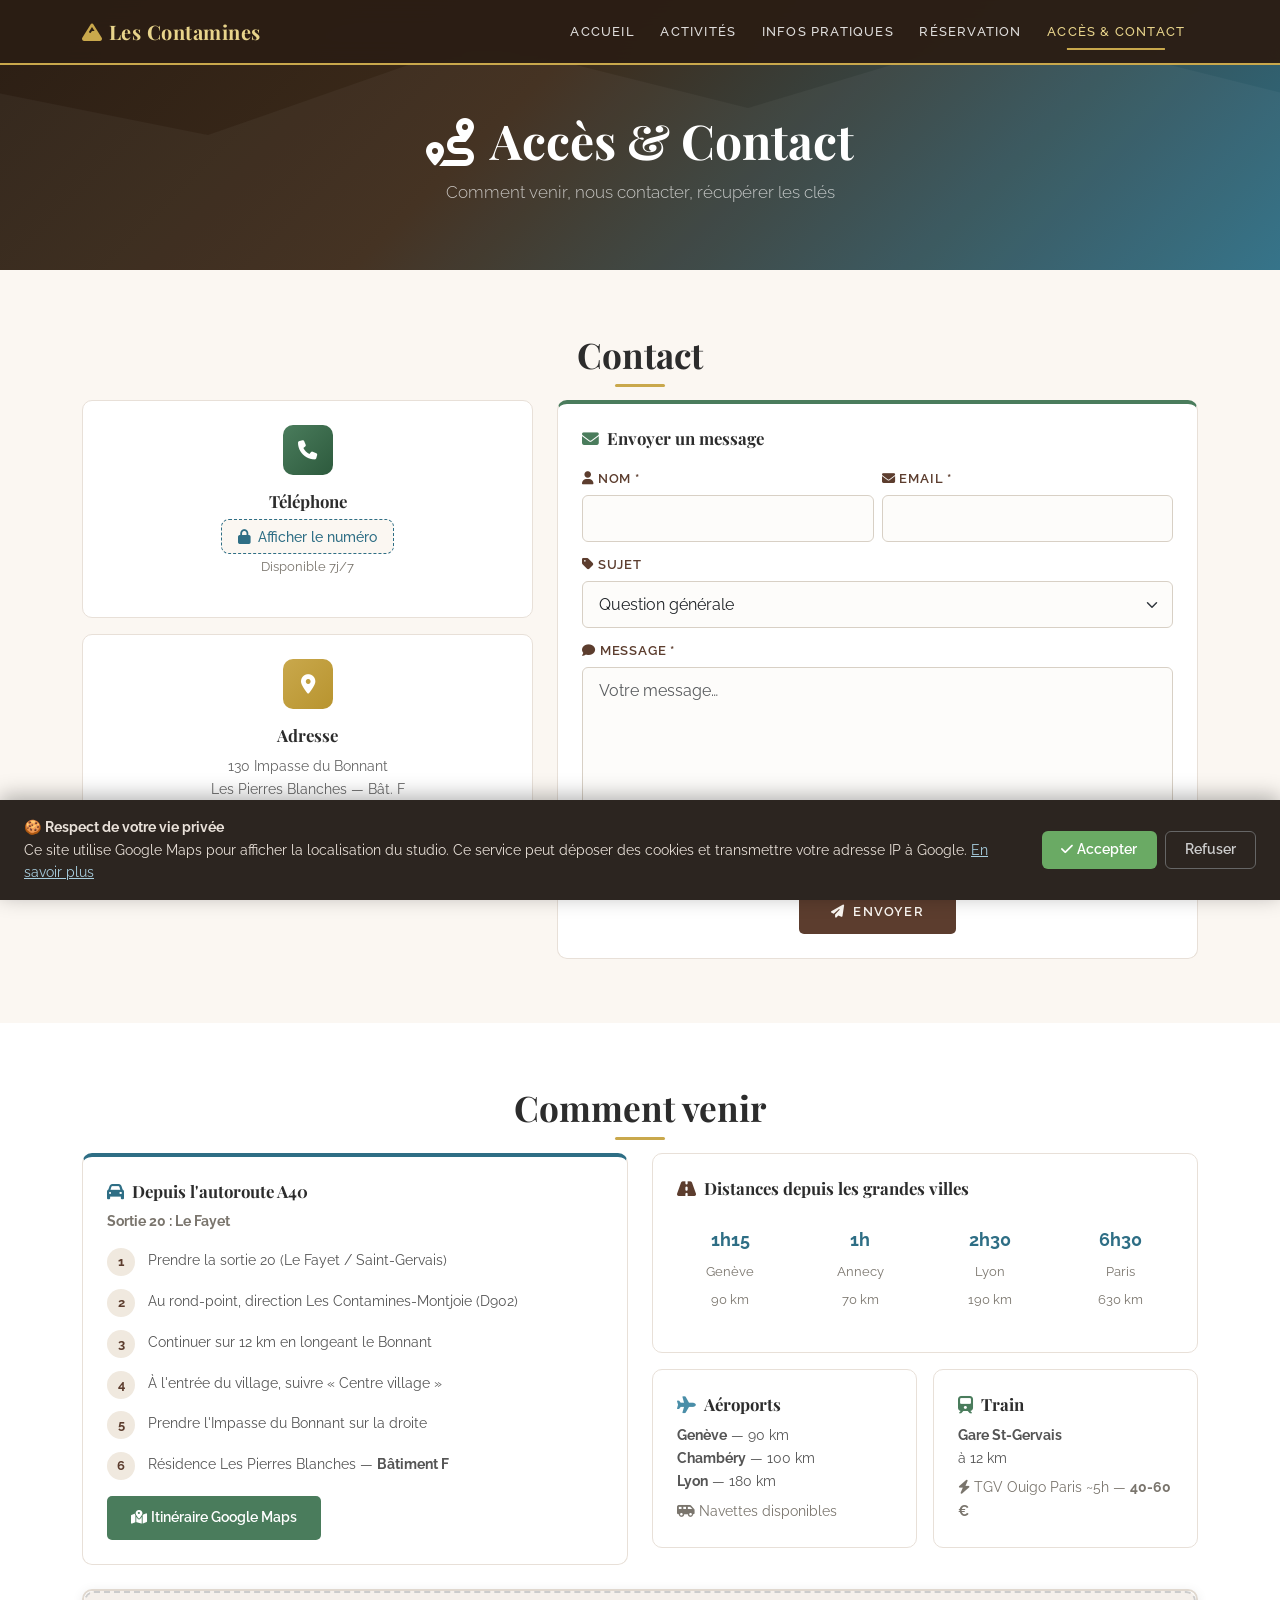
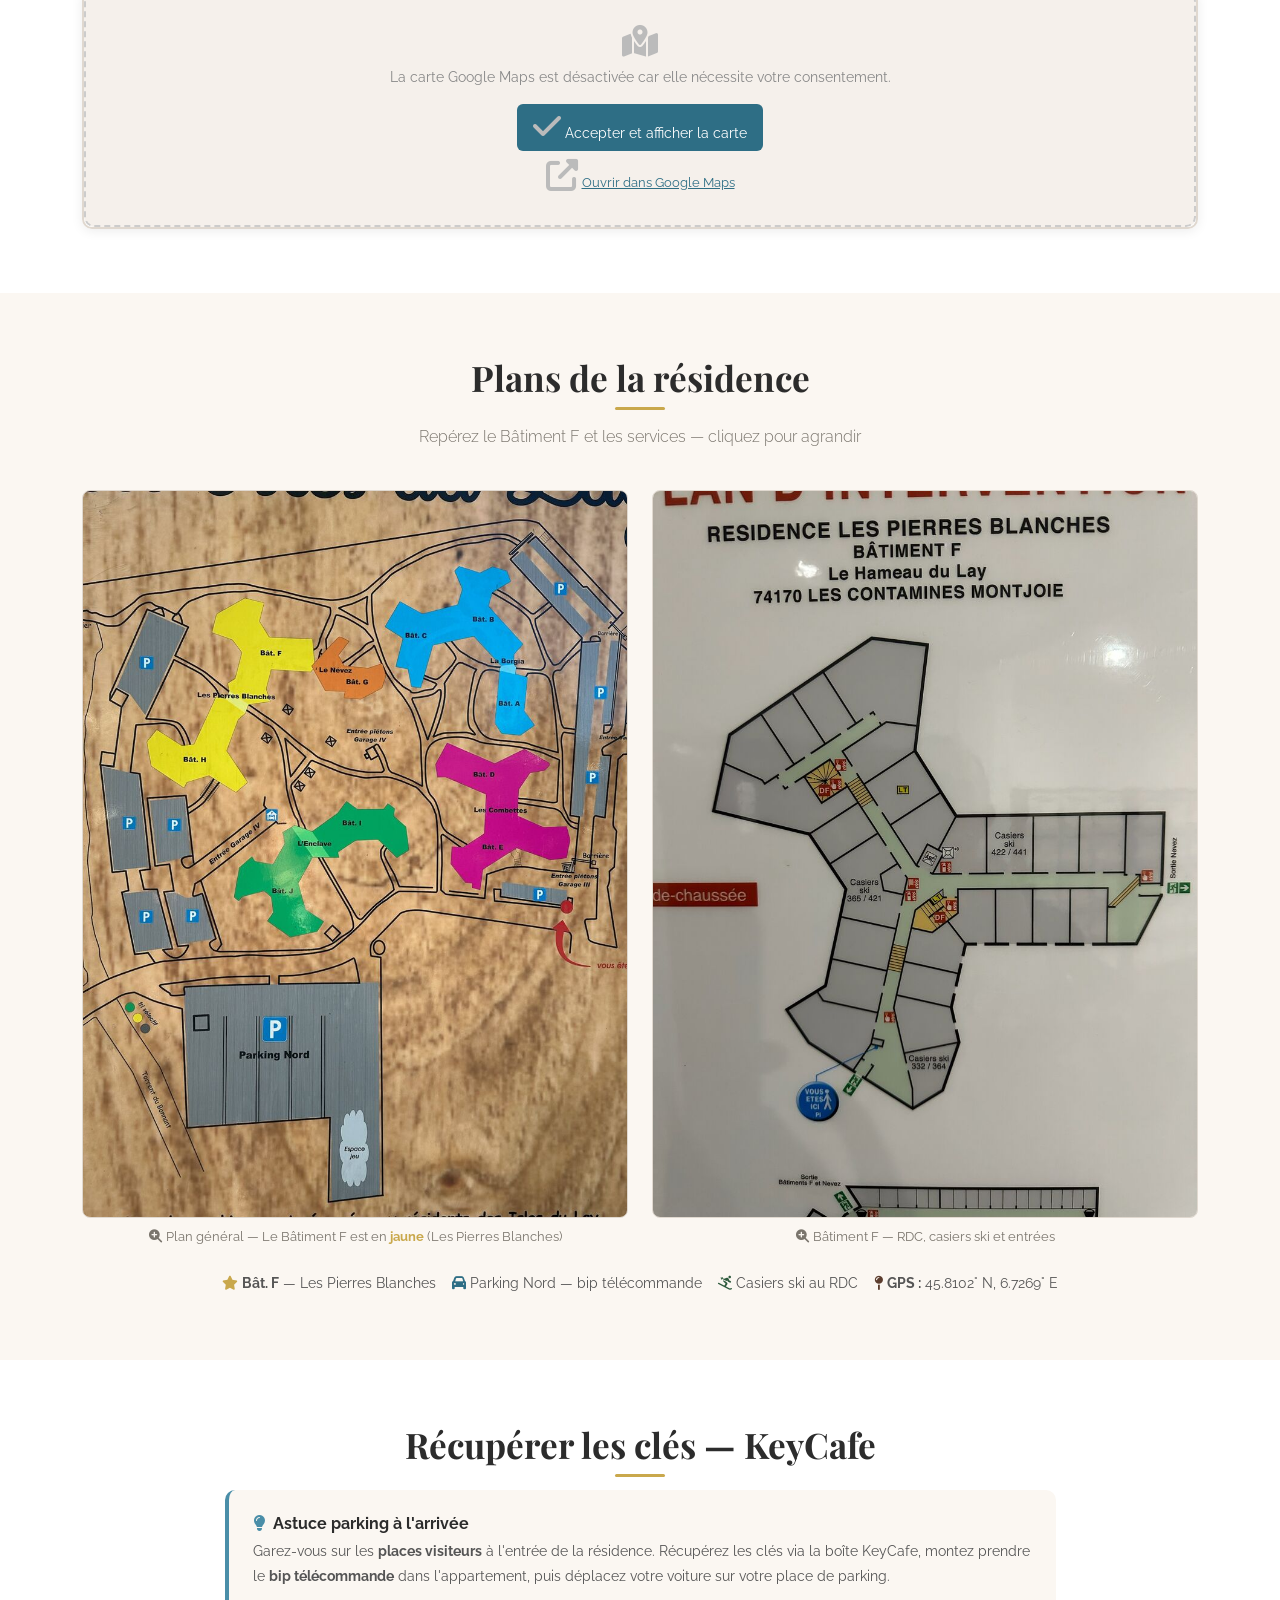
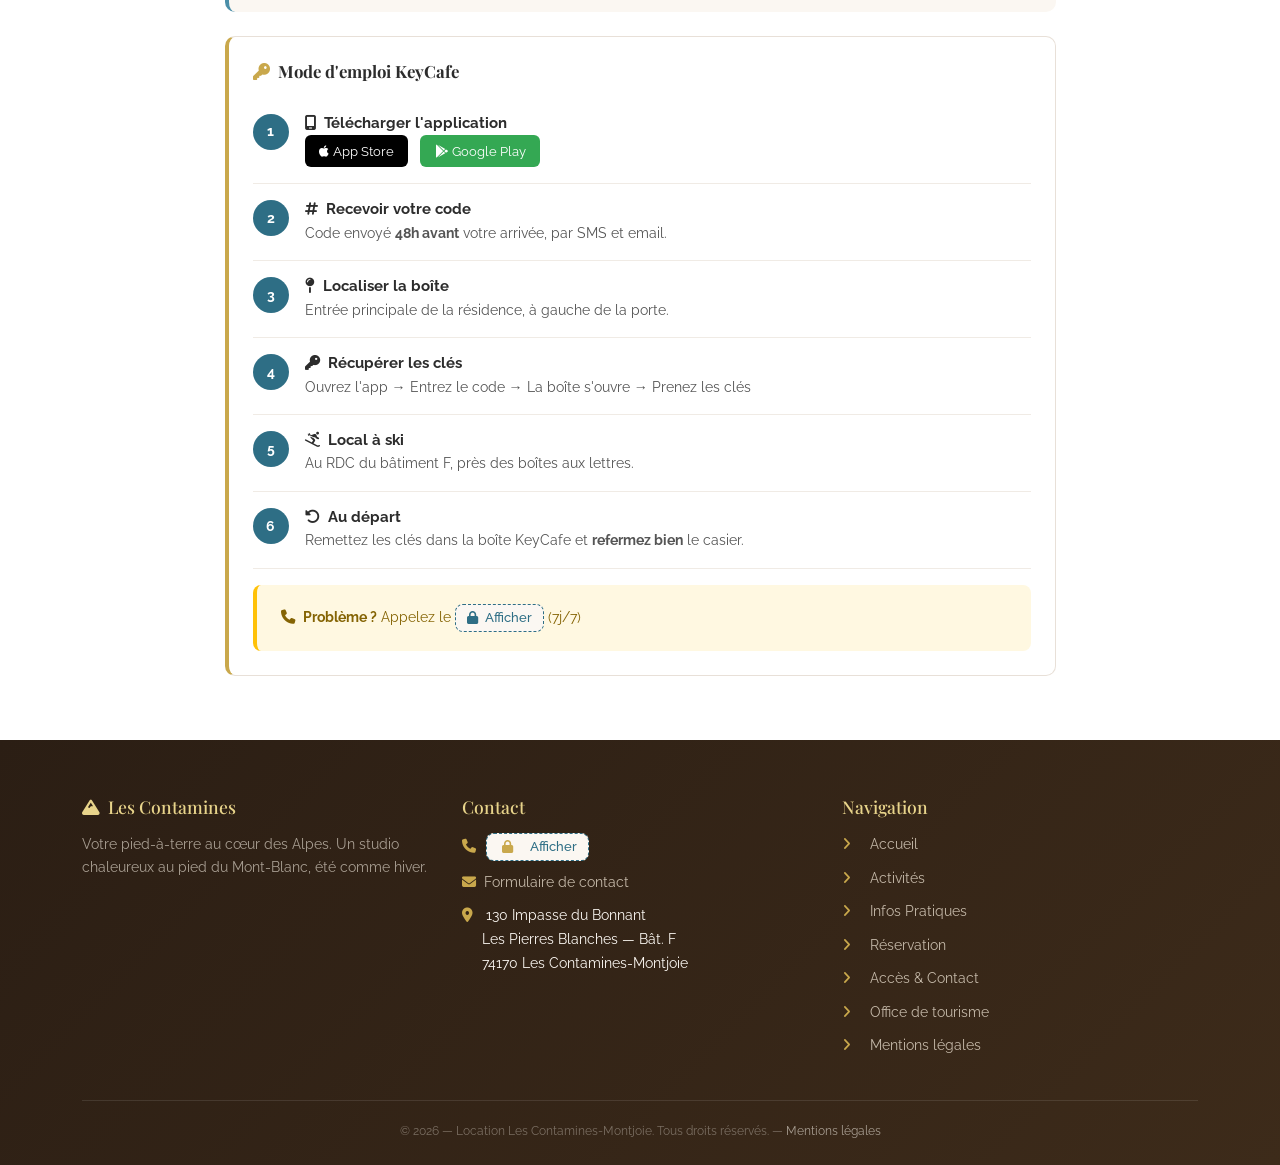
==== commit 73991639: "Add files via upload" ====
--- a/acces.html
+++ b/acces.html
@@ -3,7 +3,16 @@
 <head>
     <meta charset="UTF-8">
     <meta name="viewport" content="width=device-width, initial-scale=1.0">
-    <title>Accès & Contact — Les Contamines-Montjoie</title>
+    <title>Accès & Contact — Location Studio Les Contamines-Montjoie</title>
+    <meta name="description" content="Comment venir au studio Les Contamines-Montjoie : itinéraire depuis l'A40, plan de la résidence Les Pierres Blanches, récupération des clés KeyCafe, formulaire de contact.">
+    <link rel="canonical" href="https://www.conta74.fr/acces.html">
+    <meta property="og:type" content="website">
+    <meta property="og:url" content="https://www.conta74.fr/acces.html">
+    <meta property="og:title" content="Accès & Contact — Studio Les Contamines-Montjoie">
+    <meta property="og:description" content="Itinéraire, plan de la résidence, récupération des clés et formulaire de contact.">
+    <meta property="og:image" content="https://www.conta74.fr/img/plan-residence.jpg">
+    <meta property="og:locale" content="fr_FR">
+    <meta name="twitter:card" content="summary_large_image">
     <link href="https://cdn.jsdelivr.net/npm/bootstrap@5.3.3/dist/css/bootstrap.min.css" rel="stylesheet">
     <link href="https://cdnjs.cloudflare.com/ajax/libs/font-awesome/6.5.1/css/all.min.css" rel="stylesheet">
     <link href="https://fonts.googleapis.com/css2?family=Playfair+Display:ital,wght@0,400;0,700;1,400&family=Raleway:wght@300;400;500;600;700&family=Caveat:wght@400;600&display=swap" rel="stylesheet">
@@ -15,92 +24,126 @@
         .keycafe-num{width:36px;height:36px;border-radius:50%;background:var(--sky-dark);color:#fff;display:flex;align-items:center;justify-content:center;font-weight:700;font-size:.9rem;flex-shrink:0}
         .keycafe-step h6{font-weight:700;margin-bottom:.2rem;font-size:.95rem}
         .keycafe-step p{font-size:.88rem;color:#555;margin:0}
-        .plan-ascii{font-family:'Courier New',monospace;background:#fff;padding:1.2rem;border-radius:8px;font-size:.78rem;line-height:1.5;overflow-x:auto;border:1px solid #e8e0d8;white-space:pre}
         .direction-step{display:flex;gap:.8rem;align-items:flex-start;margin-bottom:.8rem}
         .direction-step .num{width:28px;height:28px;border-radius:50%;background:var(--cream-dark);color:var(--wood);display:flex;align-items:center;justify-content:center;font-weight:700;font-size:.8rem;flex-shrink:0}
         .direction-step span{font-size:.9rem;color:#555}
+        .plan-figure{margin:0;cursor:pointer}
+        .plan-figure img{border-radius:8px;border:1px solid #e0d8cf;width:100%;transition:transform .3s ease,box-shadow .3s ease}
+        .plan-figure:hover img{transform:scale(1.02);box-shadow:0 4px 20px rgba(0,0,0,.15)}
+        .plan-figure figcaption{font-size:.82rem;color:var(--stone);text-align:center;margin-top:.5rem}
+        .transport-card{height:100%;display:flex;flex-direction:column}
+        .transport-card p{margin-bottom:0}
+        .dist-badge{padding:.6rem .3rem;text-align:center}
+        .dist-badge strong{display:block;font-size:1.15rem;color:var(--sky-dark);margin-bottom:.15rem}
+        .dist-badge small{color:var(--stone);font-size:.8rem;line-height:1.3}
+        .plan-lightbox{display:none;position:fixed;inset:0;background:rgba(0,0,0,.88);z-index:9999;align-items:center;justify-content:center;cursor:pointer}
+        .plan-lightbox.active{display:flex}
+        .plan-lightbox img{max-width:92vw;max-height:90vh;border-radius:8px;object-fit:contain;cursor:default}
+        .plan-lb-btn{position:absolute;background:rgba(255,255,255,.15);border:none;color:white;font-size:1.5rem;width:48px;height:48px;border-radius:50%;cursor:pointer;transition:background .2s}
+        .plan-lb-btn:hover{background:rgba(255,255,255,.3)}
+        .plan-lb-close{top:1rem;right:1.5rem;font-size:1.8rem;background:none}
+        .plan-lb-prev{left:1rem;top:50%;transform:translateY(-50%)}
+        .plan-lb-next{right:1rem;top:50%;transform:translateY(-50%)}
+        .map-embed{border-radius:10px;overflow:hidden;border:2px solid #e0d8cf;box-shadow:0 2px 12px rgba(0,0,0,.08)}
         .loading-spinner{display:inline-block;width:18px;height:18px;border:2px solid rgba(0,0,0,.1);border-top-color:var(--sky-dark);border-radius:50%;animation:spin .7s linear infinite}
         @keyframes spin{to{transform:rotate(360deg)}}
+
+        /* ── Fix card-chalet height dans les sections empilées ── */
+        /* style.css met height:100% sur .card-chalet, ce qui fonctionne
+           en grille mais pas quand 2 cards sont empilées dans une colonne */
+        #contact-form .card-chalet {
+            height: auto !important;
+        }
+        section#keycafe .card-chalet {
+            height: auto !important;
+        }
     </style>
 </head>
 <body>
 
-<nav class="navbar navbar-expand-lg navbar-chalet fixed-top">
-    <div class="container">
-        <a class="navbar-brand" href="index.html"><i class="fas fa-mountain"></i>Les Contamines</a>
-        <button class="navbar-toggler" type="button" data-bs-toggle="collapse" data-bs-target="#navMain"><span class="navbar-toggler-icon"></span></button>
+<nav class="navbar navbar-expand-lg navbar-chalet fixed-top" aria-label="Navigation principale">
+    <div class="container">
+        <a class="navbar-brand" href="index.html"><i class="fas fa-mountain" aria-hidden="true"></i>Les Contamines</a>
+        <button class="navbar-toggler" type="button" data-bs-toggle="collapse" data-bs-target="#navMain" aria-expanded="false" aria-label="Ouvrir le menu"><span class="navbar-toggler-icon"></span></button>
         <div class="collapse navbar-collapse justify-content-end" id="navMain">
             <ul class="navbar-nav">
                 <li class="nav-item"><a class="nav-link" href="index.html">Accueil</a></li>
                 <li class="nav-item"><a class="nav-link" href="activites.html">Activités</a></li>
                 <li class="nav-item"><a class="nav-link" href="pratique.html">Infos Pratiques</a></li>
                 <li class="nav-item"><a class="nav-link" href="reservation.html">Réservation</a></li>
-                <li class="nav-item"><a class="nav-link active-page" href="acces.html">Accès & Contact</a></li>
+                <li class="nav-item"><a class="nav-link active-page" href="acces.html" aria-current="page">Accès & Contact</a></li>
             </ul>
         </div>
     </div>
 </nav>
 
 <div class="page-hero">
-    <h1><i class="fas fa-route me-3"></i>Accès & Contact</h1>
+    <h1><i class="fas fa-route me-3" aria-hidden="true"></i>Accès & Contact</h1>
     <p class="hero-sub">Comment venir, nous contacter, récupérer les clés</p>
 </div>
 
-<div class="container">
-
-<!-- CONTACT avec formulaire -->
+<main>
+
+<!-- CONTACT -->
 <section id="contact-form">
-    <h2 class="section-title reveal">Contact</h2>
-    <div class="section-divider reveal"></div>
-
-    <div class="row g-4">
-        <div class="col-lg-5 reveal">
-            <div class="card-chalet text-center mb-3">
-                <div class="card-icon pine mx-auto"><i class="fas fa-phone"></i></div>
-                <h5>Téléphone</h5>
-                <p><a href="tel:+33760291960" style="color:var(--sky-dark);font-weight:500;font-size:1.1rem;">07 60 29 19 60</a><br><small style="color:var(--stone);">Disponible 24h/24</small></p>
-            </div>
-            <div class="card-chalet text-center">
-                <div class="card-icon gold mx-auto"><i class="fas fa-location-dot"></i></div>
-                <h5>Adresse</h5>
-                <p>130 Impasse du Bonnant<br>Les Pierres Blanches — Bât. F<br>74170 Les Contamines-Montjoie</p>
-            </div>
-        </div>
-
-        <!-- Formulaire de contact Web3Forms -->
-        <div class="col-lg-7 reveal">
-            <div class="card-chalet" style="border-top:4px solid var(--pine-light);">
-                <h5 class="mb-3"><i class="fas fa-envelope me-2" style="color:var(--pine-light)"></i>Envoyer un message</h5>
-                <div class="row g-2">
-                    <div class="col-6">
-                        <label class="form-label-chalet"><i class="fas fa-user me-1"></i>Nom *</label>
-                        <input type="text" class="form-control" id="ctNom" required>
-                    </div>
-                    <div class="col-6">
-                        <label class="form-label-chalet"><i class="fas fa-envelope me-1"></i>Email *</label>
-                        <input type="email" class="form-control" id="ctEmail" required>
-                    </div>
-                    <div class="col-12">
-                        <label class="form-label-chalet"><i class="fas fa-tag me-1"></i>Sujet</label>
-                        <select class="form-select" id="ctSujet">
-                            <option>Question générale</option>
-                            <option>Renseignement sur le studio</option>
-                            <option>Demande de réservation</option>
-                            <option>Problème pendant le séjour</option>
-                            <option>Autre</option>
-                        </select>
-                    </div>
-                    <div class="col-12">
-                        <label class="form-label-chalet"><i class="fas fa-comment me-1"></i>Message *</label>
-                        <textarea class="form-control" id="ctMessage" rows="5" placeholder="Votre message…" required></textarea>
-                    </div>
-                    <div class="col-12 my-2">
-                        <div class="h-captcha" data-captcha="true"></div>
-                    </div>
-                    <div class="col-12 text-center">
-                        <button class="btn btn-chalet" id="btnContact" onclick="submitContact()">
-                            <i class="fas fa-paper-plane me-2"></i>Envoyer
-                        </button>
+    <div class="container">
+        <h2 class="section-title reveal">Contact</h2>
+        <div class="section-divider reveal"></div>
+        <div class="row g-4">
+            <div class="col-lg-5 reveal">
+                <div class="card-chalet text-center mb-3">
+                    <div class="card-icon pine mx-auto"><i class="fas fa-phone" aria-hidden="true"></i></div>
+                    <h5>Téléphone</h5>
+                    <p>
+                        <!-- phone-protect.js remplacera ce lien automatiquement -->
+                        <a href="tel:+33760291960">07 60 29 19 60</a><br>
+                        <small style="color:var(--stone);">Disponible 7j/7</small>
+                    </p>
+                </div>
+                <div class="card-chalet text-center">
+                    <div class="card-icon gold mx-auto"><i class="fas fa-location-dot" aria-hidden="true"></i></div>
+                    <h5>Adresse</h5>
+                    <p>130 Impasse du Bonnant<br>Les Pierres Blanches — Bât. F<br>74170 Les Contamines-Montjoie</p>
+                </div>
+            </div>
+            <div class="col-lg-7 reveal">
+                <div class="card-chalet" style="border-top:4px solid var(--pine-light);">
+                    <h5 class="mb-3"><i class="fas fa-envelope me-2" style="color:var(--pine-light)" aria-hidden="true"></i>Envoyer un message</h5>
+                    <div class="row g-2">
+                        <div class="col-sm-6">
+                            <label class="form-label-chalet" for="ctNom"><i class="fas fa-user me-1" aria-hidden="true"></i>Nom *</label>
+                            <input type="text" class="form-control" id="ctNom" required>
+                        </div>
+                        <div class="col-sm-6">
+                            <label class="form-label-chalet" for="ctEmail"><i class="fas fa-envelope me-1" aria-hidden="true"></i>Email *</label>
+                            <input type="email" class="form-control" id="ctEmail" required>
+                        </div>
+                        <div class="col-12">
+                            <label class="form-label-chalet" for="ctSujet"><i class="fas fa-tag me-1" aria-hidden="true"></i>Sujet</label>
+                            <select class="form-select" id="ctSujet">
+                                <option>Question générale</option>
+                                <option>Renseignement sur le studio</option>
+                                <option>Demande de réservation</option>
+                                <option>Problème pendant le séjour</option>
+                                <option>Autre</option>
+                            </select>
+                        </div>
+                        <div class="col-12">
+                            <label class="form-label-chalet" for="ctMessage"><i class="fas fa-comment me-1" aria-hidden="true"></i>Message *</label>
+                            <textarea class="form-control" id="ctMessage" rows="5" placeholder="Votre message…" required></textarea>
+                        </div>
+                        <div class="col-12 my-2"><div class="h-captcha" data-captcha="true"></div></div>
+                        <div class="col-12">
+                            <div class="form-check" style="font-size:.85rem;">
+                                <input class="form-check-input" type="checkbox" id="ctConsent" required>
+                                <label class="form-check-label" for="ctConsent" style="color:#555;">J'accepte que mes données soient utilisées pour traiter ma demande. <a href="mentions.html#confidentialite" target="_blank" rel="noopener" style="color:var(--sky-dark);">Politique de confidentialité</a></label>
+                            </div>
+                        </div>
+                        <div class="col-12 text-center">
+                            <button class="btn btn-chalet" id="btnContact" onclick="submitContact()">
+                                <i class="fas fa-paper-plane me-2" aria-hidden="true"></i>Envoyer
+                            </button>
+                        </div>
                     </div>
                 </div>
             </div>
@@ -110,124 +153,209 @@
 
 <!-- COMMENT VENIR -->
 <section class="section-alt">
-    <h2 class="section-title reveal">Comment venir</h2>
-    <div class="section-divider reveal"></div>
-
-    <div class="row g-4">
-        <div class="col-lg-6 reveal">
-            <div class="card-chalet" style="border-top:4px solid var(--sky-dark)">
-                <h5><i class="fas fa-car me-2" style="color:var(--sky-dark)"></i>Depuis l'autoroute A40</h5>
-                <p class="mb-3" style="font-size:.9rem;color:var(--stone)"><strong>Sortie 20 : Le Fayet</strong></p>
-                <div class="direction-step"><div class="num">1</div><span>Prendre la sortie 20 (Le Fayet / Saint-Gervais)</span></div>
-                <div class="direction-step"><div class="num">2</div><span>Au rond-point, direction Les Contamines-Montjoie (D902)</span></div>
-                <div class="direction-step"><div class="num">3</div><span>Continuer sur 12 km</span></div>
-                <div class="direction-step"><div class="num">4</div><span>À l'entrée du village, suivre "Centre village"</span></div>
-                <div class="direction-step"><div class="num">5</div><span>Prendre l'Impasse du Bonnant sur la droite</span></div>
-                <div class="direction-step"><div class="num">6</div><span>Résidence Les Pierres Blanches — <strong>Bâtiment F</strong></span></div>
-                <a href="https://www.google.com/maps/dir/Sortie+20+Le+Fayet+A40/130+Impasse+du+Bonnant+Les+Contamines-Montjoie" target="_blank" class="btn btn-pine btn-sm mt-2"><i class="fas fa-map-location-dot me-1"></i>Voir sur Google Maps</a>
-            </div>
-        </div>
-        <div class="col-lg-6 reveal">
-            <div class="row g-3">
-                <div class="col-12"><div class="card-chalet"><h5><i class="fas fa-car me-2" style="color:var(--wood)"></i>Distances</h5><p><strong>Genève :</strong> 1h15 (90 km) — <strong>Lyon :</strong> 2h30 (190 km) — <strong>Paris :</strong> 6h30 (630 km) — <strong>Annecy :</strong> 1h (70 km)</p></div></div>
-                <div class="col-6"><div class="card-chalet"><h5><i class="fas fa-plane me-2" style="color:var(--sky)"></i>Aéroports</h5><p><strong>Genève :</strong> 90 km<br><strong>Lyon :</strong> 180 km<br><strong>Chambéry :</strong> 100 km<br><small>Navettes dispo</small></p></div></div>
-                <div class="col-6"><div class="card-chalet"><h5><i class="fas fa-train me-2" style="color:var(--pine-light)"></i>Train</h5><p><strong>Gare St-Gervais :</strong> 12 km<br><strong>TGV Ouigo Paris :</strong><br>Direct ~5h — <strong>40-60 €</strong></p></div></div>
-            </div>
-        </div>
-    </div>
-
-    <!-- Plan résidence -->
-    <div class="mt-4 reveal">
-        <div class="card-chalet" style="border:2px solid var(--sky);background:var(--cream)">
-            <h5><i class="fas fa-map me-2" style="color:var(--sky-dark)"></i>Plan de la résidence</h5>
-            <div class="plan-ascii">    Impasse du Bonnant
-           ↓
-    ╔══════════════════════════════╗
-    ║   🅿️  PARKING VISITEURS      ║ ← Garez-vous ici à l'arrivée
-    ╠══════════════════════════════╣
-    ║   🔑 KEYCAFE (entrée gauche) ║
-    ║                              ║
-    ║   Bât A    Bât B    Bât C   ║
-    ║                              ║
-    ║   Bât D    Bât E    Bât F ⭐ ║ ← VOTRE LOGEMENT
-    ║                              ║
-    ║   📬 Boîtes aux lettres      ║
-    ║   🎿 Local ski (RDC)         ║
-    ╚══════════════════════════════╝</div>
-            <p class="mt-2 mb-0" style="font-size:.85rem;color:var(--stone)"><i class="fas fa-map-pin me-1"></i><strong>GPS :</strong> 45.8231° N, 6.7289° E <small>(à vérifier)</small></p>
+    <div class="container">
+        <h2 class="section-title reveal">Comment venir</h2>
+        <div class="section-divider reveal"></div>
+        <div class="row g-4">
+            <div class="col-lg-6 reveal">
+                <div class="card-chalet h-100" style="border-top:4px solid var(--sky-dark);">
+                    <h5><i class="fas fa-car me-2" style="color:var(--sky-dark)" aria-hidden="true"></i>Depuis l'autoroute A40</h5>
+                    <p class="mb-3" style="font-size:.9rem;color:var(--stone)"><strong>Sortie 20 : Le Fayet</strong></p>
+                    <div class="direction-step"><div class="num">1</div><span>Prendre la sortie 20 (Le Fayet / Saint-Gervais)</span></div>
+                    <div class="direction-step"><div class="num">2</div><span>Au rond-point, direction Les Contamines-Montjoie (D902)</span></div>
+                    <div class="direction-step"><div class="num">3</div><span>Continuer sur 12 km en longeant le Bonnant</span></div>
+                    <div class="direction-step"><div class="num">4</div><span>À l'entrée du village, suivre « Centre village »</span></div>
+                    <div class="direction-step"><div class="num">5</div><span>Prendre l'Impasse du Bonnant sur la droite</span></div>
+                    <div class="direction-step mb-0"><div class="num">6</div><span>Résidence Les Pierres Blanches — <strong>Bâtiment F</strong></span></div>
+                    <a href="https://www.google.com/maps/dir/Sortie+20+Le+Fayet+A40/130+Impasse+du+Bonnant+Les+Contamines-Montjoie" target="_blank" rel="noopener" class="btn btn-pine btn-sm mt-3"><i class="fas fa-map-location-dot me-1" aria-hidden="true"></i>Itinéraire Google Maps</a>
+                </div>
+            </div>
+            <div class="col-lg-6 reveal">
+                <div class="row g-3 h-100">
+                    <div class="col-12">
+                        <div class="card-chalet transport-card">
+                            <h5><i class="fas fa-road me-2" style="color:var(--wood)" aria-hidden="true"></i>Distances depuis les grandes villes</h5>
+                            <div class="row mt-2">
+                                <div class="col-3 dist-badge"><strong>1h15</strong><small>Genève<br>90 km</small></div>
+                                <div class="col-3 dist-badge"><strong>1h</strong><small>Annecy<br>70 km</small></div>
+                                <div class="col-3 dist-badge"><strong>2h30</strong><small>Lyon<br>190 km</small></div>
+                                <div class="col-3 dist-badge"><strong>6h30</strong><small>Paris<br>630 km</small></div>
+                            </div>
+                        </div>
+                    </div>
+                    <div class="col-6">
+                        <div class="card-chalet transport-card">
+                            <h5><i class="fas fa-plane me-2" style="color:var(--sky)" aria-hidden="true"></i>Aéroports</h5>
+                            <p style="font-size:.9rem;color:#555;"><strong>Genève</strong> — 90 km<br><strong>Chambéry</strong> — 100 km<br><strong>Lyon</strong> — 180 km</p>
+                            <small style="color:var(--stone);margin-top:auto;"><i class="fas fa-shuttle-van me-1" aria-hidden="true"></i>Navettes disponibles</small>
+                        </div>
+                    </div>
+                    <div class="col-6">
+                        <div class="card-chalet transport-card">
+                            <h5><i class="fas fa-train me-2" style="color:var(--pine-light)" aria-hidden="true"></i>Train</h5>
+                            <p style="font-size:.9rem;color:#555;"><strong>Gare St-Gervais</strong><br>à 12 km</p>
+                            <small style="color:var(--stone);margin-top:auto;"><i class="fas fa-bolt me-1" aria-hidden="true"></i>TGV Ouigo Paris ~5h — <strong>40-60 €</strong></small>
+                        </div>
+                    </div>
+                </div>
+            </div>
+        </div>
+        <div class="mt-4 reveal">
+            <div class="map-embed">
+                <iframe src="https://www.google.com/maps?q=45.8102,6.7269&amp;z=16&amp;hl=fr&amp;output=embed"
+                    width="100%" height="280" style="border:0;display:block;" allowfullscreen="" loading="lazy"
+                    referrerpolicy="no-referrer-when-downgrade" title="Localisation du studio Les Contamines-Montjoie"></iframe>
+            </div>
         </div>
     </div>
 </section>
 
+<!-- PLANS -->
+<section id="plans">
+    <div class="container">
+        <h2 class="section-title reveal">Plans de la résidence</h2>
+        <div class="section-divider reveal"></div>
+        <p class="section-subtitle reveal">Repérez le Bâtiment F et les services — cliquez pour agrandir</p>
+        <div class="row g-4 reveal">
+            <div class="col-md-6">
+                <figure class="plan-figure" onclick="openPlanLightbox(0)">
+                    <img src="img/plan-residence.jpg" alt="Plan général de la résidence Les Hameaux du Lay — Les Contamines-Montjoie, bâtiments A à J, parkings et commerces" class="img-fluid" loading="lazy">
+                    <figcaption><i class="fas fa-search-plus me-1" aria-hidden="true"></i>Plan général — Le Bâtiment F est en <strong style="color:var(--gold)">jaune</strong> (Les Pierres Blanches)</figcaption>
+                </figure>
+            </div>
+            <div class="col-md-6">
+                <figure class="plan-figure" onclick="openPlanLightbox(1)">
+                    <img src="img/plan-batiment-f.jpg" alt="Plan du RDC du Bâtiment F — Résidence Les Pierres Blanches, casiers ski, escaliers et sorties" class="img-fluid" loading="lazy">
+                    <figcaption><i class="fas fa-search-plus me-1" aria-hidden="true"></i>Bâtiment F — RDC, casiers ski et entrées</figcaption>
+                </figure>
+            </div>
+        </div>
+        <div class="d-flex flex-wrap gap-3 justify-content-center mt-4 reveal" style="font-size:.88rem;color:#555;">
+            <span><i class="fas fa-star me-1" style="color:var(--gold)" aria-hidden="true"></i><strong>Bât. F</strong> — Les Pierres Blanches</span>
+            <span><i class="fas fa-car me-1" style="color:var(--sky-dark)" aria-hidden="true"></i>Parking Nord — bip télécommande</span>
+            <span><i class="fas fa-person-skiing me-1" style="color:var(--pine)" aria-hidden="true"></i>Casiers ski au RDC</span>
+            <span><i class="fas fa-map-pin me-1" style="color:var(--wood)" aria-hidden="true"></i><strong>GPS :</strong> 45.8102° N, 6.7269° E</span>
+        </div>
+    </div>
+</section>
+
 <!-- KEYCAFE -->
-<section id="keycafe">
-    <h2 class="section-title reveal">Accès à l'appartement — KeyCafe</h2>
-    <div class="section-divider reveal"></div>
-    <div class="row justify-content-center"><div class="col-lg-9">
-        <div class="info-block blue reveal mb-4">
-            <h5><i class="fas fa-car me-2" style="color:var(--sky)"></i>Astuce parking à l'arrivée</h5>
-            <p>Garez-vous sur les <strong>places visiteurs</strong> à l'entrée. Récupérez les clés KeyCafe, montez prendre le <strong>bip télécommande</strong>, puis déplacez votre voiture.</p>
-        </div>
-        <div class="card-chalet reveal" style="border-left:4px solid var(--gold)">
-            <h5 class="mb-3"><i class="fas fa-key me-2" style="color:var(--gold)"></i>Mode d'emploi KeyCafe</h5>
-            <div class="keycafe-step">
-                <div class="keycafe-num">1</div>
-                <div><h6><i class="fas fa-mobile-screen me-2"></i>Télécharger l'application</h6>
-                <p><a href="https://apps.apple.com/fr/app/keycafe" target="_blank" style="display:inline-block;background:#000;color:#fff;padding:.3rem .8rem;border-radius:5px;text-decoration:none;font-size:.82rem;margin-right:.5rem"><i class="fab fa-apple me-1"></i>App Store</a><a href="https://play.google.com/store/apps/details?id=com.keycafe" target="_blank" style="display:inline-block;background:#34A853;color:#fff;padding:.3rem .8rem;border-radius:5px;text-decoration:none;font-size:.82rem"><i class="fab fa-google-play me-1"></i>Google Play</a></p></div>
-            </div>
-            <div class="keycafe-step"><div class="keycafe-num">2</div><div><h6><i class="fas fa-hashtag me-2"></i>Recevoir votre code</h6><p>Code envoyé <strong>48h avant</strong> par SMS et email.</p></div></div>
-            <div class="keycafe-step"><div class="keycafe-num">3</div><div><h6><i class="fas fa-map-pin me-2"></i>Localiser la boîte</h6><p>Entrée principale de la résidence, à gauche de la porte.</p></div></div>
-            <div class="keycafe-step"><div class="keycafe-num">4</div><div><h6><i class="fas fa-key me-2"></i>Récupérer les clés</h6><p>Ouvrez l'app → Entrez le code → La boîte s'ouvre → Prenez les clés</p></div></div>
-            <div class="keycafe-step"><div class="keycafe-num">5</div><div><h6><i class="fas fa-person-skiing me-2"></i>Local à ski</h6><p>Au RDC, près des boîtes aux lettres.</p></div></div>
-            <div class="keycafe-step"><div class="keycafe-num">6</div><div><h6><i class="fas fa-rotate-left me-2"></i>Au départ</h6><p>Remettez les clés et <strong>refermez bien</strong>.</p></div></div>
-            <div class="warning-box mt-3" style="margin-bottom:0"><p><i class="fas fa-phone me-2"></i><strong>Problème ?</strong> Appelez le <a href="tel:+33760291960">07 60 29 19 60</a> (24h/24)</p></div>
-        </div>
-    </div></div>
+<section id="keycafe" class="section-alt">
+    <div class="container">
+        <h2 class="section-title reveal">Récupérer les clés — KeyCafe</h2>
+        <div class="section-divider reveal"></div>
+        <div class="row justify-content-center"><div class="col-lg-9">
+            <div class="info-block blue reveal mb-4">
+                <h5><i class="fas fa-lightbulb me-2" style="color:var(--sky)" aria-hidden="true"></i>Astuce parking à l'arrivée</h5>
+                <p>Garez-vous sur les <strong>places visiteurs</strong> à l'entrée de la résidence. Récupérez les clés via la boîte KeyCafe, montez prendre le <strong>bip télécommande</strong> dans l'appartement, puis déplacez votre voiture sur votre place de parking.</p>
+            </div>
+            <div class="card-chalet reveal" style="border-left:4px solid var(--gold);">
+                <h5 class="mb-3"><i class="fas fa-key me-2" style="color:var(--gold)" aria-hidden="true"></i>Mode d'emploi KeyCafe</h5>
+                <div class="keycafe-step">
+                    <div class="keycafe-num">1</div>
+                    <div>
+                        <h6><i class="fas fa-mobile-screen me-2" aria-hidden="true"></i>Télécharger l'application</h6>
+                        <p>
+                            <a href="https://apps.apple.com/app/id1233211301" target="_blank" rel="noopener" style="display:inline-block;background:#000;color:#fff;padding:.35rem .9rem;border-radius:6px;text-decoration:none;font-size:.82rem;margin-right:.5rem"><i class="fab fa-apple me-1"></i>App Store</a>
+                            <a href="https://play.google.com/store/apps/details?id=com.keycafe.android.keycafe" target="_blank" rel="noopener" style="display:inline-block;background:#34A853;color:#fff;padding:.35rem .9rem;border-radius:6px;text-decoration:none;font-size:.82rem"><i class="fab fa-google-play me-1"></i>Google Play</a>
+                        </p>
+                    </div>
+                </div>
+                <div class="keycafe-step"><div class="keycafe-num">2</div><div><h6><i class="fas fa-hashtag me-2" aria-hidden="true"></i>Recevoir votre code</h6><p>Code envoyé <strong>48h avant</strong> votre arrivée, par SMS et email.</p></div></div>
+                <div class="keycafe-step"><div class="keycafe-num">3</div><div><h6><i class="fas fa-map-pin me-2" aria-hidden="true"></i>Localiser la boîte</h6><p>Entrée principale de la résidence, à gauche de la porte.</p></div></div>
+                <div class="keycafe-step"><div class="keycafe-num">4</div><div><h6><i class="fas fa-key me-2" aria-hidden="true"></i>Récupérer les clés</h6><p>Ouvrez l'app → Entrez le code → La boîte s'ouvre → Prenez les clés</p></div></div>
+                <div class="keycafe-step"><div class="keycafe-num">5</div><div><h6><i class="fas fa-person-skiing me-2" aria-hidden="true"></i>Local à ski</h6><p>Au RDC du bâtiment F, près des boîtes aux lettres.</p></div></div>
+                <div class="keycafe-step"><div class="keycafe-num">6</div><div><h6><i class="fas fa-rotate-left me-2" aria-hidden="true"></i>Au départ</h6><p>Remettez les clés dans la boîte KeyCafe et <strong>refermez bien</strong> le casier.</p></div></div>
+                <div class="warning-box mt-3" style="margin-bottom:0;">
+                    <p><i class="fas fa-phone me-2" aria-hidden="true"></i><strong>Problème ?</strong> Appelez le <a href="tel:+33760291960">07 60 29 19 60</a> (7j/7)</p>
+                </div>
+            </div>
+        </div></div>
+    </div>
 </section>
 
+</main>
+
+<!-- Lightbox plans -->
+<div class="plan-lightbox" id="planLightbox" onclick="closePlanLightbox()" role="dialog" aria-label="Visualisation du plan">
+    <button class="plan-lb-btn plan-lb-close" onclick="closePlanLightbox()" aria-label="Fermer"><i class="fas fa-times" aria-hidden="true"></i></button>
+    <button class="plan-lb-btn plan-lb-prev" onclick="event.stopPropagation();navigatePlan(-1)" aria-label="Plan précédent"><i class="fas fa-chevron-left" aria-hidden="true"></i></button>
+    <img id="planLightboxImg" src="" alt="" onclick="event.stopPropagation()">
+    <button class="plan-lb-btn plan-lb-next" onclick="event.stopPropagation();navigatePlan(1)" aria-label="Plan suivant"><i class="fas fa-chevron-right" aria-hidden="true"></i></button>
 </div>
 
 <div class="toast-container" id="toastContainer"></div>
 
-<footer class="footer"><div class="container"><div class="row g-4">
-    <div class="col-md-4"><h5><i class="fas fa-mountain me-2"></i>Les Contamines</h5><p style="font-size:.88rem;color:#a89e92">Votre pied-à-terre au cœur des Alpes.</p></div>
-    <div class="col-md-4"><h5>Contact</h5><ul class="footer-list"><li><i class="fas fa-phone"></i><a href="tel:+33760291960">07 60 29 19 60</a></li><li><a href="#contact-form"><i class="fas fa-envelope me-1"></i>Formulaire de contact</a></li><li><i class="fas fa-map-marker-alt"></i>130 Impasse du Bonnant<br>&nbsp;&nbsp;&nbsp;&nbsp;74170 Les Contamines-Montjoie</li></ul></div>
-    <div class="col-md-4"><h5>Navigation</h5><ul class="footer-list"><li><a href="index.html"><i class="fas fa-angle-right"></i> Accueil</a></li><li><a href="activites.html"><i class="fas fa-angle-right"></i> Activités</a></li><li><a href="pratique.html"><i class="fas fa-angle-right"></i> Infos Pratiques</a></li><li><a href="reservation.html"><i class="fas fa-angle-right"></i> Réservation</a></li><li><a href="acces.html"><i class="fas fa-angle-right"></i> Accès & Contact</a></li></ul></div>
-</div><div class="footer-bottom"><p class="mb-0">&copy; 2026 — Location Les Contamines-Montjoie.</p></div></div></footer>
+<!-- FOOTER -->
+<footer class="footer">
+    <div class="container">
+        <div class="row g-4">
+            <div class="col-md-4">
+                <h5><i class="fas fa-mountain me-2" aria-hidden="true"></i>Les Contamines</h5>
+                <p style="font-size:.88rem;color:#a89e92;line-height:1.6;">Votre pied-à-terre au cœur des Alpes. Un studio chaleureux au pied du Mont-Blanc, été comme hiver.</p>
+            </div>
+            <div class="col-md-4">
+                <h5>Contact</h5>
+                <ul class="footer-list">
+                    <li><i class="fas fa-phone" aria-hidden="true"></i><a href="tel:+33760291960">07 60 29 19 60</a></li>
+                    <li><a href="#contact-form"><i class="fas fa-envelope me-1" aria-hidden="true"></i>Formulaire de contact</a></li>
+                    <li><i class="fas fa-map-marker-alt" aria-hidden="true"></i>130 Impasse du Bonnant<br>&nbsp;&nbsp;&nbsp;&nbsp;&nbsp;Les Pierres Blanches — Bât. F<br>&nbsp;&nbsp;&nbsp;&nbsp;&nbsp;74170 Les Contamines-Montjoie</li>
+                </ul>
+            </div>
+            <div class="col-md-4">
+                <h5>Navigation</h5>
+                <nav aria-label="Navigation pied de page">
+                    <ul class="footer-list">
+                        <li><a href="index.html"><i class="fas fa-angle-right" aria-hidden="true"></i> Accueil</a></li>
+                        <li><a href="activites.html"><i class="fas fa-angle-right" aria-hidden="true"></i> Activités</a></li>
+                        <li><a href="pratique.html"><i class="fas fa-angle-right" aria-hidden="true"></i> Infos Pratiques</a></li>
+                        <li><a href="reservation.html"><i class="fas fa-angle-right" aria-hidden="true"></i> Réservation</a></li>
+                        <li><a href="acces.html"><i class="fas fa-angle-right" aria-hidden="true"></i> Accès & Contact</a></li>
+                        <li><a href="https://www.lescontamines.com" target="_blank" rel="noopener"><i class="fas fa-angle-right" aria-hidden="true"></i> Office de tourisme</a></li>
+                        <li><a href="mentions.html"><i class="fas fa-angle-right" aria-hidden="true"></i> Mentions légales</a></li>
+                    </ul>
+                </nav>
+            </div>
+        </div>
+        <div class="footer-bottom">
+            <p class="mb-0">&copy; 2026 — Location Les Contamines-Montjoie. Tous droits réservés. — <a href="mentions.html" style="color:#a89e92;">Mentions légales</a></p>
+        </div>
+    </div>
+</footer>
 
 <script src="https://cdn.jsdelivr.net/npm/bootstrap@5.3.3/dist/js/bootstrap.bundle.min.js"></script>
 <script src="config.js"></script>
+<!-- Protection anti-scraping du téléphone -->
+<script src="phone-protect.js" defer></script>
+<script src="cookie-consent.js" defer></script>
 <script>
 function showToast(m,e=false){const t=document.createElement('div');t.className='toast-custom'+(e?' error':'');t.innerHTML='<i class="fas '+(e?'fa-exclamation-circle':'fa-check-circle')+'" style="color:'+(e?'var(--red-savoie)':'var(--pine-light)')+'"></i><span>'+m+'</span>';document.getElementById('toastContainer').appendChild(t);setTimeout(()=>{t.style.opacity='0';t.style.transform='translateX(50px)';t.style.transition='all .4s';setTimeout(()=>t.remove(),400)},5000)}
 
 async function submitContact(){
-    const nom=document.getElementById('ctNom').value.trim();
-    const email=document.getElementById('ctEmail').value.trim();
-    const sujet=document.getElementById('ctSujet').value;
-    const msg=document.getElementById('ctMessage').value.trim();
+    const nom=document.getElementById('ctNom').value.trim(),email=document.getElementById('ctEmail').value.trim(),sujet=document.getElementById('ctSujet').value,msg=document.getElementById('ctMessage').value.trim();
     if(!nom||!email||!msg){showToast('Remplissez tous les champs obligatoires.',true);return}
+    if(!document.getElementById('ctConsent').checked){showToast('Veuillez accepter la politique de confidentialité.',true);return}
     const btn=document.getElementById('btnContact');btn.disabled=true;btn.innerHTML='<span class="loading-spinner me-2"></span>Envoi…';
-
     try{
-        const fd=new FormData();
-        fd.append('subject','📩 Contact — '+sujet);
-        fd.append('from_name',nom);
-        fd.append('Nom',nom);
-        fd.append('Email',email);
-        fd.append('Sujet',sujet);
-        fd.append('Message',msg);
-        const hc=document.querySelector('[name="h-captcha-response"]');
-        if(hc&&hc.value)fd.append('h-captcha-response',hc.value);
+        const fd=new FormData();fd.append('subject','📩 Contact — '+sujet);fd.append('from_name',nom);fd.append('Nom',nom);fd.append('Email',email);fd.append('Sujet',sujet);fd.append('Message',msg);
+        const hc=document.querySelector('[name="h-captcha-response"]');if(hc&&hc.value)fd.append('h-captcha-response',hc.value);
         const ok=await sendWeb3Form(fd);
         if(ok){showToast('Message envoyé ! Nous vous répondrons rapidement.');document.getElementById('ctNom').value='';document.getElementById('ctEmail').value='';document.getElementById('ctMessage').value=''}
         else showToast("Erreur d'envoi. Réessayez ou appelez-nous.",true);
-    }catch(err){
-        showToast("Erreur d'envoi. Réessayez ou appelez-nous.",true);
-    }
+    }catch(err){showToast("Erreur d'envoi. Réessayez ou appelez-nous.",true)}
     btn.disabled=false;btn.innerHTML='<i class="fas fa-paper-plane me-2"></i>Envoyer';
 }
 
 window.addEventListener('scroll',()=>{document.querySelector('.navbar-chalet').classList.toggle('scrolled',window.scrollY>60)});
+
+/* Lightbox plans */
+const planImages=[{src:'img/plan-residence.jpg',alt:'Plan général de la résidence Les Hameaux du Lay'},{src:'img/plan-batiment-f.jpg',alt:'Plan du Bâtiment F — RDC'}];
+let currentPlanIndex=0;
+function openPlanLightbox(i){currentPlanIndex=i;const lb=document.getElementById('planLightbox'),img=document.getElementById('planLightboxImg');img.src=planImages[i].src;img.alt=planImages[i].alt;lb.classList.add('active');document.body.style.overflow='hidden'}
+function closePlanLightbox(){document.getElementById('planLightbox').classList.remove('active');document.body.style.overflow=''}
+function navigatePlan(d){currentPlanIndex=(currentPlanIndex+d+planImages.length)%planImages.length;const img=document.getElementById('planLightboxImg');img.src=planImages[currentPlanIndex].src;img.alt=planImages[currentPlanIndex].alt}
+document.addEventListener('keydown',e=>{if(!document.getElementById('planLightbox').classList.contains('active'))return;if(e.key==='Escape')closePlanLightbox();if(e.key==='ArrowLeft')navigatePlan(-1);if(e.key==='ArrowRight')navigatePlan(1)});
+
 const observer=new IntersectionObserver(e=>{e.forEach(x=>{if(x.isIntersecting)x.target.classList.add('visible')})},{threshold:.1,rootMargin:'0px 0px -40px 0px'});
 document.querySelectorAll('.reveal').forEach(el=>observer.observe(el));
 </script>
--- a/style.css
+++ b/style.css
@@ -746,3 +746,15 @@
 @media (max-width: 480px) {
     .gallery-grid { grid-template-columns: 1fr; }
 }
+
+/* ══════════ GALERIE : titres de groupe (Le studio / Été / Hiver) ══════════ */
+.gallery-group-title {
+    grid-column: 1 / -1;
+    margin: 1.2rem 0 0.2rem;
+    font-family: 'Playfair Display', serif;
+    font-size: 1.35rem;
+    color: var(--wood);
+    border-bottom: 2px solid var(--gold-light);
+    padding-bottom: 0.3rem;
+}
+.gallery-group-title:first-child { margin-top: 0; }
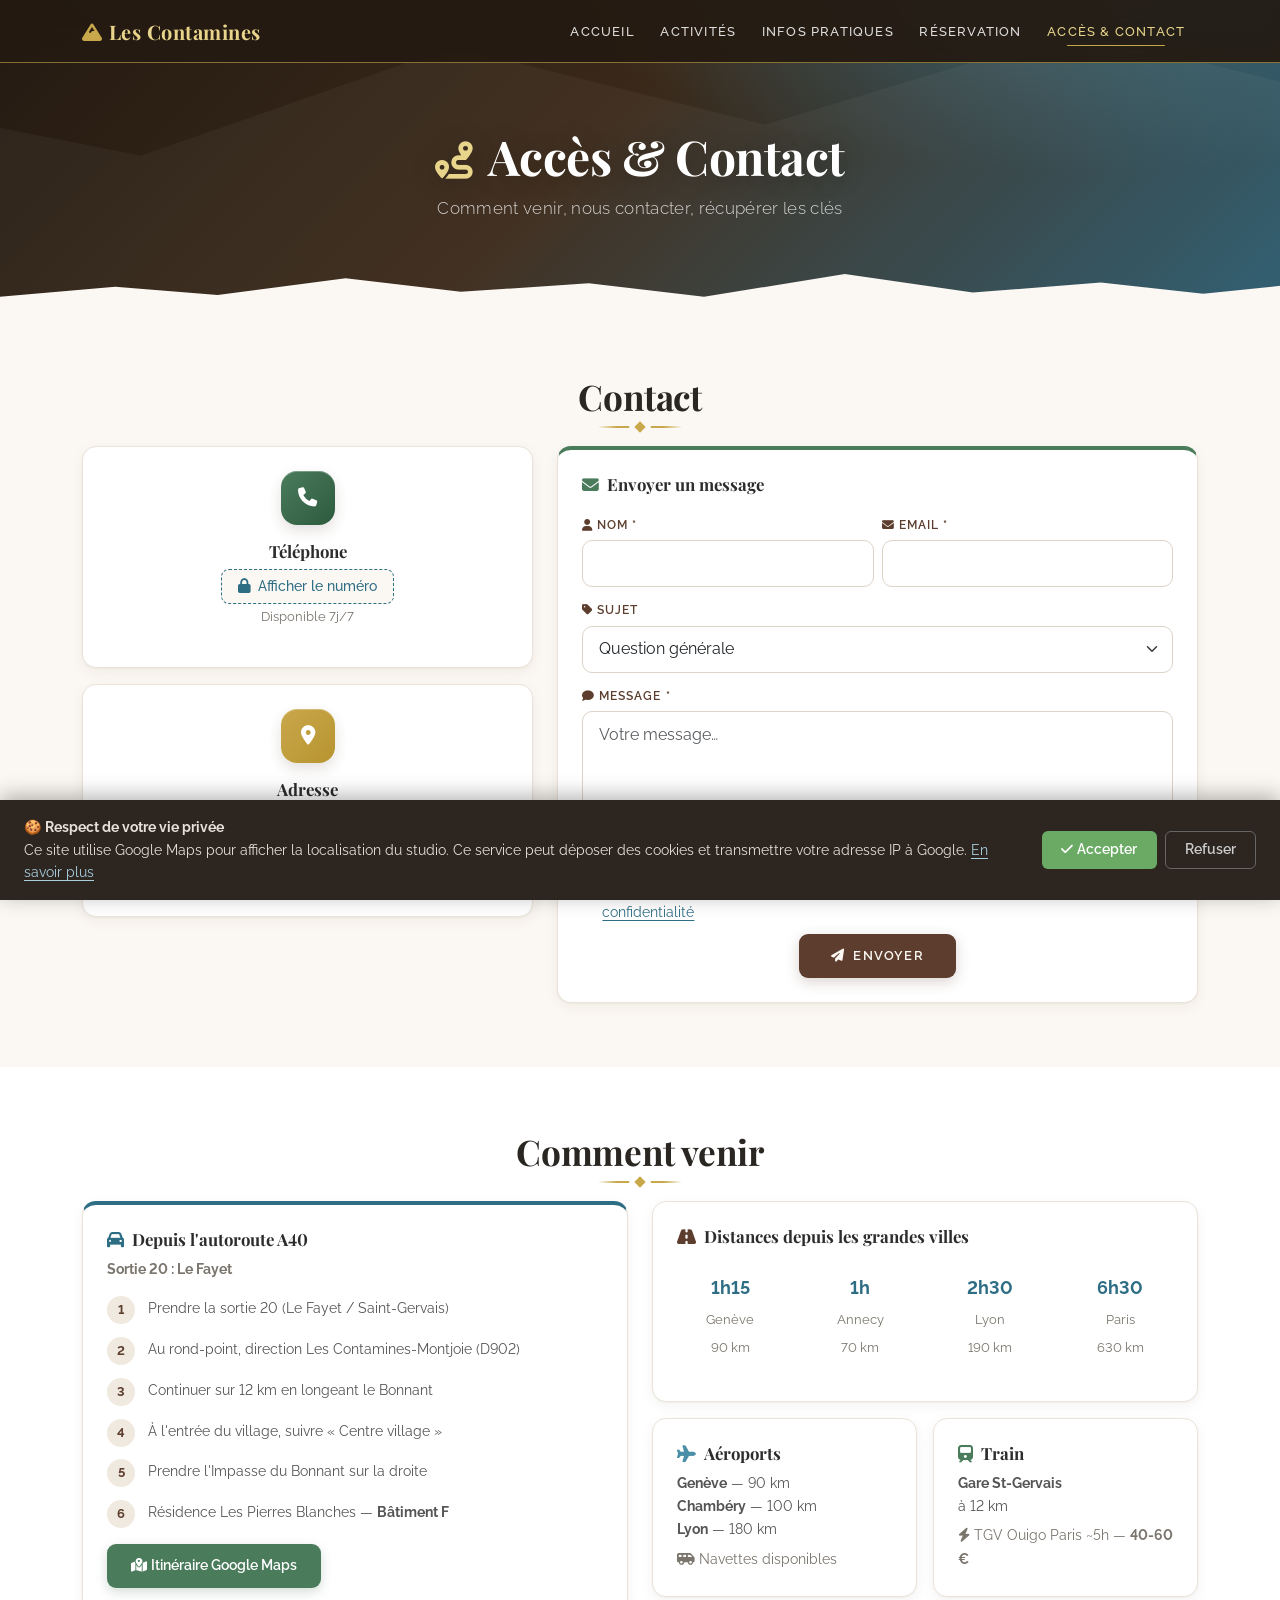
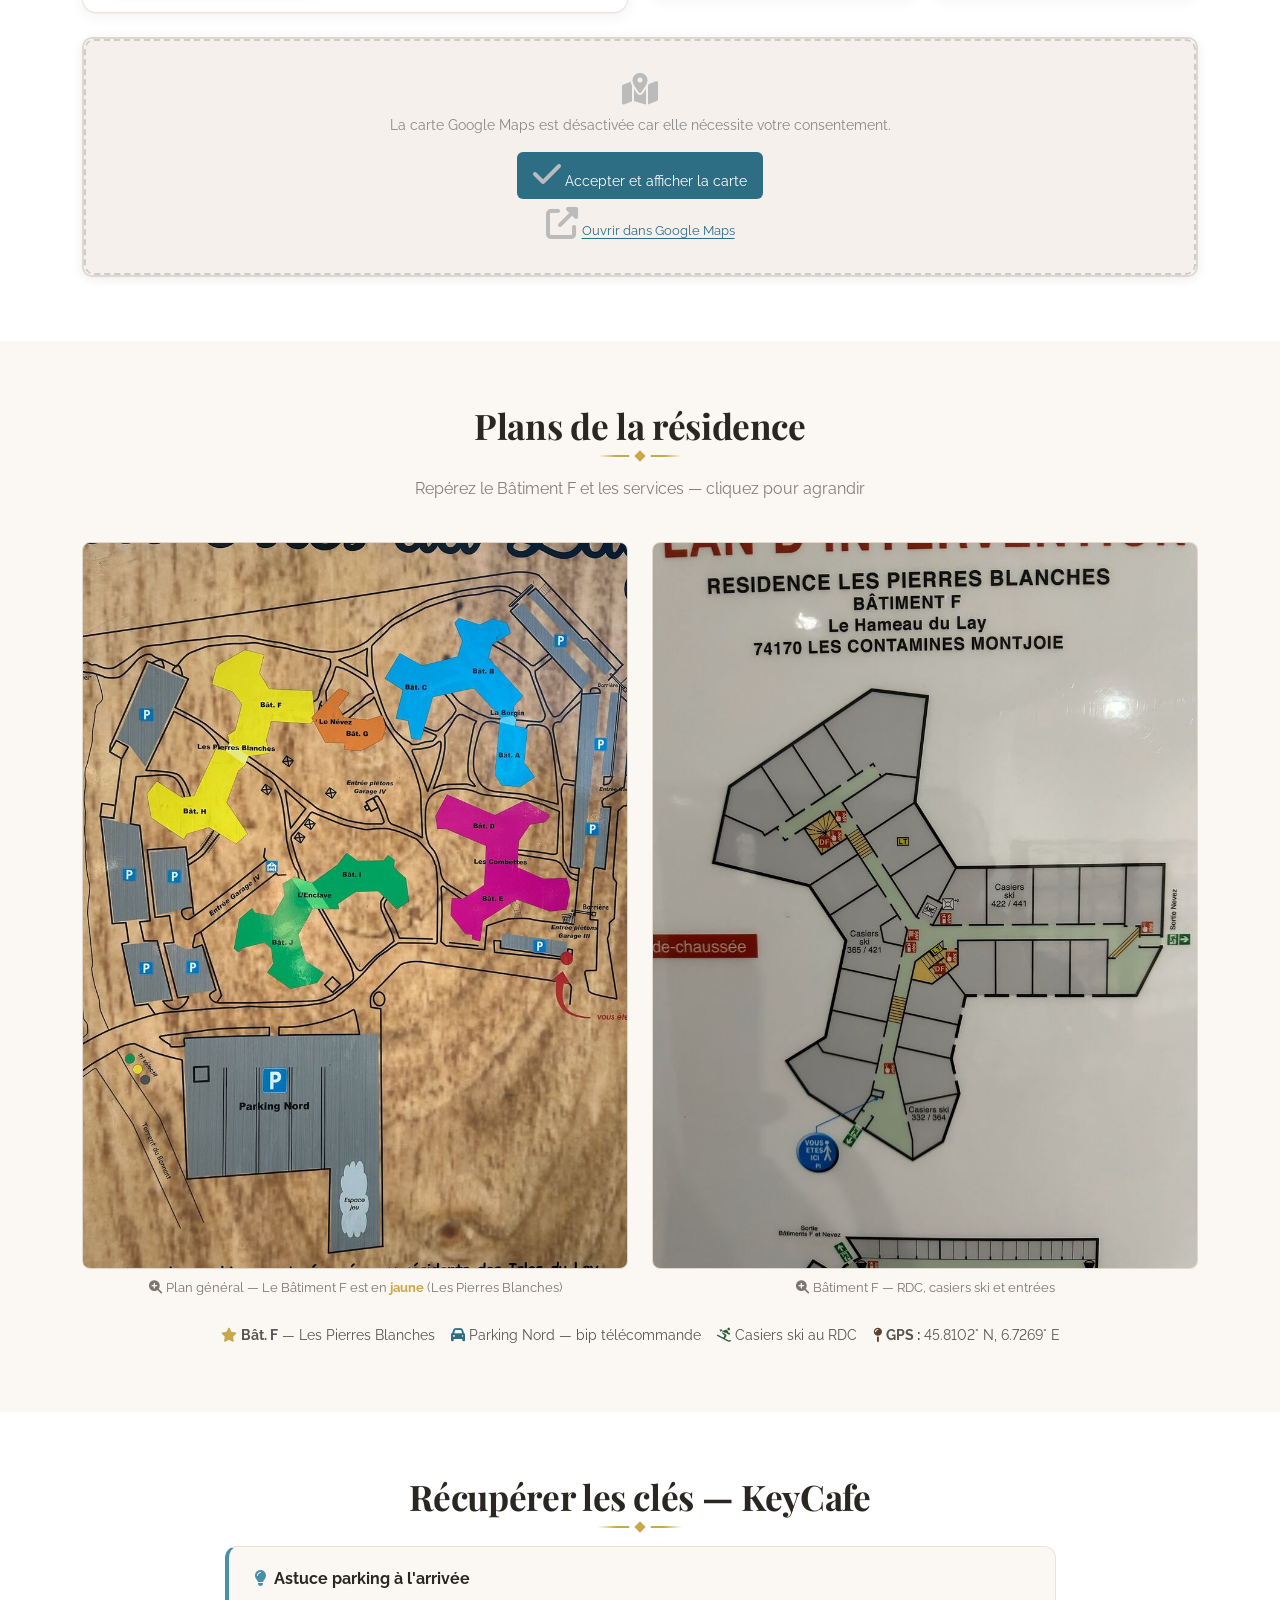
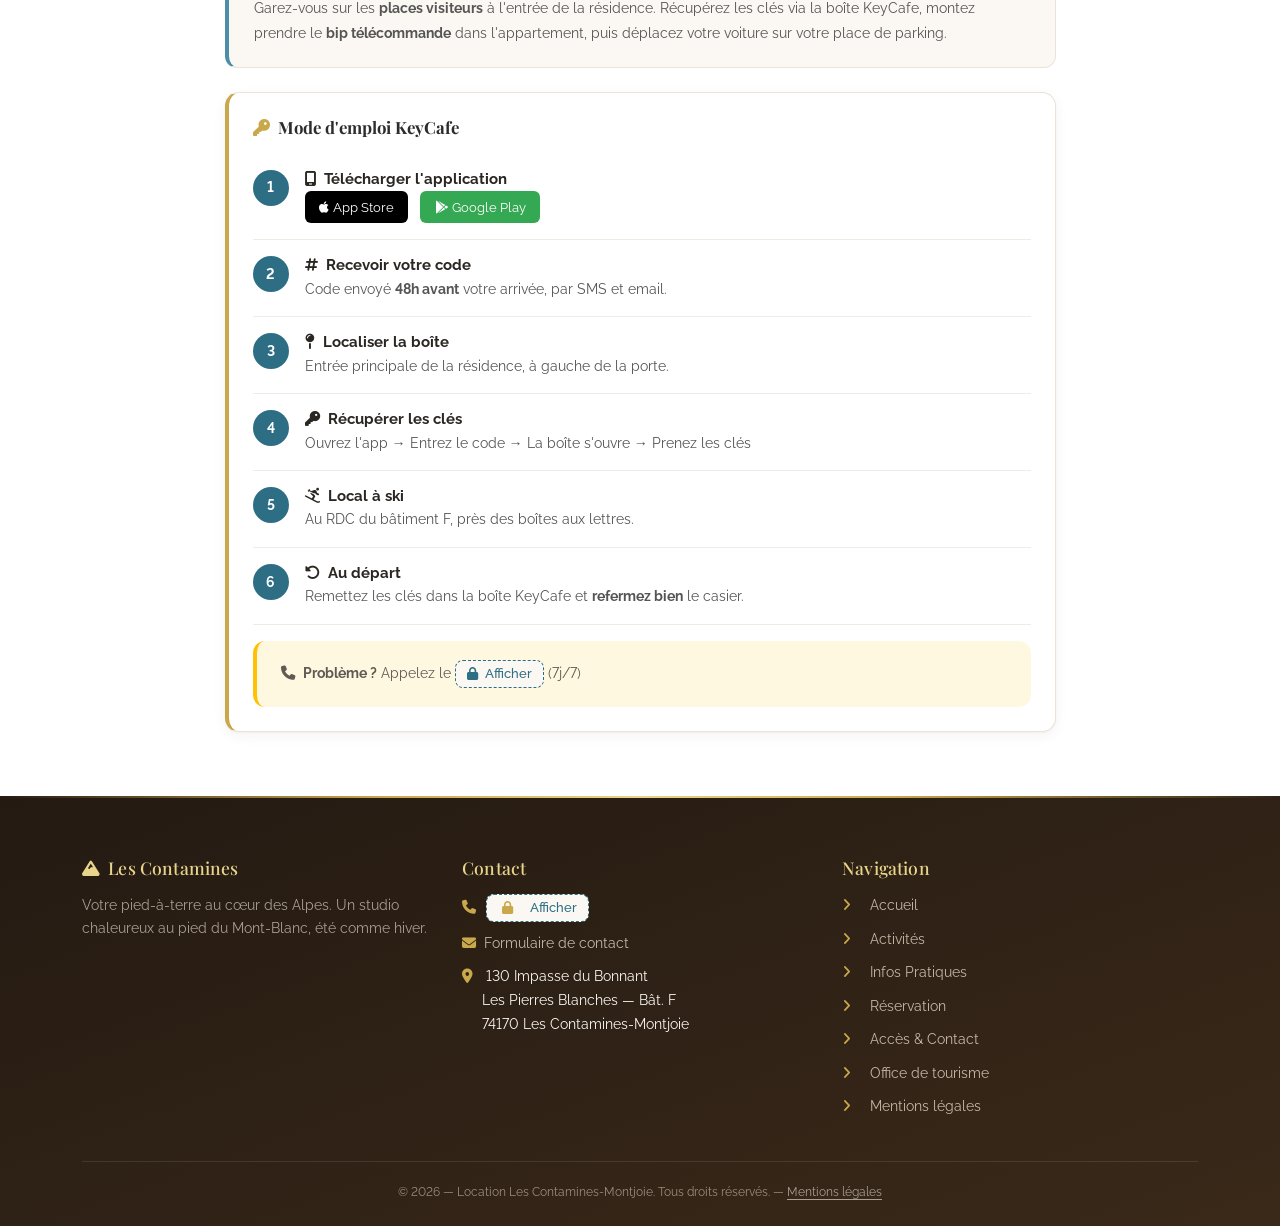
==== commit 142dd749: "Add files via upload" ====
--- a/acces.html
+++ b/acces.html
@@ -96,7 +96,7 @@
                     <h5>Téléphone</h5>
                     <p>
                         <!-- phone-protect.js remplacera ce lien automatiquement -->
-                        <a href="tel:+33760291960">07 60 29 19 60</a><br>
+                        <span class="pp-zone" data-phone="protect"></span><br>
                         <small style="color:var(--stone);">Disponible 7j/7</small>
                     </p>
                 </div>
@@ -267,7 +267,7 @@
                 <div class="keycafe-step"><div class="keycafe-num">5</div><div><h6><i class="fas fa-person-skiing me-2" aria-hidden="true"></i>Local à ski</h6><p>Au RDC du bâtiment F, près des boîtes aux lettres.</p></div></div>
                 <div class="keycafe-step"><div class="keycafe-num">6</div><div><h6><i class="fas fa-rotate-left me-2" aria-hidden="true"></i>Au départ</h6><p>Remettez les clés dans la boîte KeyCafe et <strong>refermez bien</strong> le casier.</p></div></div>
                 <div class="warning-box mt-3" style="margin-bottom:0;">
-                    <p><i class="fas fa-phone me-2" aria-hidden="true"></i><strong>Problème ?</strong> Appelez le <a href="tel:+33760291960">07 60 29 19 60</a> (7j/7)</p>
+                    <p><i class="fas fa-phone me-2" aria-hidden="true"></i><strong>Problème ?</strong> Appelez le <span class="pp-zone pp-zone-sm" data-phone="protect"></span> (7j/7)</p>
                 </div>
             </div>
         </div></div>
@@ -297,7 +297,7 @@
             <div class="col-md-4">
                 <h5>Contact</h5>
                 <ul class="footer-list">
-                    <li><i class="fas fa-phone" aria-hidden="true"></i><a href="tel:+33760291960">07 60 29 19 60</a></li>
+                    <li><i class="fas fa-phone" aria-hidden="true"></i><span class="pp-zone pp-zone-sm" data-phone="protect"></span></li>
                     <li><a href="#contact-form"><i class="fas fa-envelope me-1" aria-hidden="true"></i>Formulaire de contact</a></li>
                     <li><i class="fas fa-map-marker-alt" aria-hidden="true"></i>130 Impasse du Bonnant<br>&nbsp;&nbsp;&nbsp;&nbsp;&nbsp;Les Pierres Blanches — Bât. F<br>&nbsp;&nbsp;&nbsp;&nbsp;&nbsp;74170 Les Contamines-Montjoie</li>
                 </ul>
--- a/style.css
+++ b/style.css
@@ -747,14 +747,264 @@
     .gallery-grid { grid-template-columns: 1fr; }
 }
 
-/* ══════════ GALERIE : titres de groupe (Le studio / Été / Hiver) ══════════ */
+/* ══════════════════════════════════════════════════════════════
+   FINITIONS — couche esthétique ajoutée à la fin de la feuille.
+   Ne change ni la structure ni les couleurs de la charte :
+   pour revenir à l'apparence précédente, supprimer tout ce bloc.
+   ══════════════════════════════════════════════════════════════ */
+:root {
+    --ink: #2A2622;
+    --line: #EBE3D9;
+    --radius: 14px;
+    --shadow-sm: 0 1px 2px rgba(60,40,20,0.04), 0 4px 14px rgba(60,40,20,0.05);
+    --shadow-md: 0 2px 4px rgba(60,40,20,0.05), 0 14px 34px rgba(60,40,20,0.10);
+    --ease: cubic-bezier(0.2, 0.7, 0.2, 1);
+}
+
+/* ── Base : rendu du texte, chiffres alignés (prix, téléphones, dates) ── */
+html { scroll-behavior: smooth; scroll-padding-top: 84px; }
+body {
+    color: var(--ink);
+    -webkit-font-smoothing: antialiased;
+    -moz-osx-font-smoothing: grayscale;
+    text-rendering: optimizeLegibility;
+    font-feature-settings: "lnum" 1, "kern" 1;
+}
+::selection { background: var(--gold-light); color: var(--ink); }
+a { text-underline-offset: 3px; }
+a:focus-visible, button:focus-visible, .accordion-button:focus-visible {
+    outline: 2px solid var(--gold);
+    outline-offset: 2px;
+}
+h1, h2, h3, h4, .section-title, .section-subtitle { text-wrap: balance; }
+
+/* ── Barre de navigation ── */
+.navbar-chalet {
+    background: rgba(36, 26, 18, 0.93);
+    -webkit-backdrop-filter: saturate(140%) blur(14px);
+    backdrop-filter: saturate(140%) blur(14px);
+    border-bottom: 0;
+    box-shadow: inset 0 -1px 0 rgba(201,168,76,0.6);
+}
+.navbar-chalet.scrolled { box-shadow: inset 0 -1px 0 rgba(201,168,76,0.6), 0 8px 30px rgba(0,0,0,0.22); }
+.navbar-chalet .nav-link::after { bottom: 4px; height: 1.5px; border-radius: 2px; }
+.navbar-toggler { padding: 0.35rem 0.6rem; border-radius: 8px; }
+@media (max-width: 991.98px) {
+    .navbar-chalet .navbar-collapse { padding: 0.6rem 0 0.4rem; }
+    .navbar-chalet .nav-link { padding: 0.7rem 0.2rem !important; }
+    .navbar-chalet .nav-link::after { left: 0; transform: none; bottom: 6px; }
+    .navbar-chalet .nav-link:hover::after,
+    .navbar-chalet .nav-link.active-page::after { width: 28px; }
+}
+
+/* ── Bandeau de titre des pages : dégradé plus profond + crête de montagne ── */
+.page-hero {
+    background:
+        radial-gradient(900px 380px at 85% -20%, rgba(74,142,168,0.55), transparent 62%),
+        linear-gradient(135deg, #241A12 0%, #3A2919 46%, #2A5A6E 100%);
+    padding: 8rem 0 4.6rem;
+}
+.page-hero::after {
+    content: '';
+    position: absolute;
+    left: 0; right: 0; bottom: -1px;
+    height: 42px;
+    background: var(--cream);
+    clip-path: polygon(0 100%, 0 62%, 9% 38%, 17% 58%, 27% 18%, 36% 50%, 46% 30%, 55% 62%, 66% 8%, 76% 52%, 86% 28%, 94% 55%, 100% 36%, 100% 100%);
+}
+.page-hero h1 { letter-spacing: -0.01em; text-shadow: 0 2px 24px rgba(0,0,0,0.25); }
+.page-hero h1 i { color: var(--gold-light); font-size: 0.78em; vertical-align: 0.06em; }
+.page-hero .hero-sub { color: rgba(255,255,255,0.78); letter-spacing: 0.02em; }
+
+/* ── Titres de section : filet doré avec losange ── */
+.section-title { letter-spacing: -0.01em; color: var(--ink); }
+.section-divider {
+    width: 84px; height: 2px;
+    background: linear-gradient(90deg, transparent, var(--gold) 22%, var(--gold) 78%, transparent);
+    position: relative;
+    margin-bottom: 1.1rem;
+    border-radius: 0;
+}
+.section-divider::after {
+    content: '';
+    position: absolute;
+    left: 50%; top: 50%;
+    width: 8px; height: 8px;
+    background: var(--gold);
+    transform: translate(-50%, -50%) rotate(45deg);
+    box-shadow: 0 0 0 4px var(--cream);
+}
+.section-alt .section-divider::after { box-shadow: 0 0 0 4px var(--snow); }
+.section-subtitle { font-weight: 400; color: #857F76; }
+
+/* ── Cartes ── */
+.card-chalet {
+    border-color: var(--line);
+    border-radius: var(--radius);
+    box-shadow: var(--shadow-sm);
+    transition: transform 0.35s var(--ease), box-shadow 0.35s var(--ease), border-color 0.35s;
+}
+.card-chalet:hover { transform: translateY(-4px); box-shadow: var(--shadow-md); border-color: #E0D3BF; }
+.card-chalet p, .card-chalet li { color: #5F5A54; }
+.card-icon {
+    width: 54px; height: 54px;
+    border-radius: 16px;
+    box-shadow: 0 6px 14px rgba(60,40,20,0.14), inset 0 1px 0 rgba(255,255,255,0.28);
+}
+
+/* ── Blocs d'information ── */
+.info-block {
+    background: #fff;
+    border-top: 1px solid var(--line);
+    border-right: 1px solid var(--line);
+    border-bottom: 1px solid var(--line);
+    border-radius: 12px;
+    box-shadow: var(--shadow-sm);
+    padding: 1.4rem 1.6rem;
+}
+.section-alt .info-block { background: var(--cream); box-shadow: none; }
+.info-block h5 { color: var(--ink); margin-bottom: 0.5rem; }
+.warning-box, .success-box { border-radius: 12px; }
+
+/* ── Boutons ── */
+.btn-chalet, .btn-outline-chalet, .btn-pine { border-radius: 9px; }
+.btn-chalet { box-shadow: 0 4px 14px rgba(92,61,46,0.22); }
+.btn-chalet:hover { box-shadow: 0 10px 26px rgba(46,110,133,0.30); }
+.btn-pine { box-shadow: 0 4px 12px rgba(45,90,61,0.20); }
+.btn-chalet:active, .btn-pine:active, .btn-outline-chalet:active { transform: translateY(0); }
+
+/* ── Galerie ── */
+.gallery-grid { gap: 1.1rem; }
+.gallery-item {
+    border: 0;
+    border-radius: var(--radius);
+    box-shadow: var(--shadow-sm);
+    transition: box-shadow 0.4s var(--ease), transform 0.4s var(--ease);
+}
+.gallery-item:hover { box-shadow: var(--shadow-md); transform: translateY(-3px); }
+.gallery-item img { transition: transform 0.8s var(--ease); }
+.gallery-overlay { background: linear-gradient(to top, rgba(36,26,18,0.78), rgba(36,26,18,0.12) 46%, transparent 62%); padding: 1rem 1.1rem; }
+.gallery-overlay span { font-size: 0.95rem; line-height: 1.3; text-shadow: 0 1px 8px rgba(0,0,0,0.4); }
 .gallery-group-title {
     grid-column: 1 / -1;
-    margin: 1.2rem 0 0.2rem;
+    display: flex;
+    align-items: center;
+    gap: 1rem;
+    margin: 1.8rem 0 0.1rem;
+    padding: 0;
+    border: 0;
     font-family: 'Playfair Display', serif;
-    font-size: 1.35rem;
+    font-size: 1.3rem;
     color: var(--wood);
-    border-bottom: 2px solid var(--gold-light);
-    padding-bottom: 0.3rem;
+}
+.gallery-group-title::after {
+    content: '';
+    flex: 1;
+    height: 1px;
+    background: linear-gradient(90deg, var(--gold), rgba(201,168,76,0));
 }
 .gallery-group-title:first-child { margin-top: 0; }
+.filter-btn {
+    background: #fff;
+    border-color: var(--line);
+    color: #6B665F;
+    padding: 0.5rem 1.25rem;
+    box-shadow: var(--shadow-sm);
+    transition: all 0.3s var(--ease);
+}
+.filter-btn:hover, .filter-btn.active { box-shadow: 0 6px 16px rgba(46,110,133,0.28); }
+.lightbox { background: rgba(18,13,9,0.94); }
+.lightbox img { border-radius: 10px; box-shadow: 0 20px 60px rgba(0,0,0,0.5); }
+
+/* ── Calendrier ── */
+.calendar-wrapper { border-radius: 16px; border-color: var(--line); box-shadow: var(--shadow-md); }
+.calendar-header { background: linear-gradient(135deg, #4E3326, #7A5038); padding: 1.05rem 1.3rem; }
+.calendar-nav { width: 36px; height: 36px; }
+.calendar-nav:hover { background: rgba(255,255,255,0.2); transform: scale(1.06); }
+.calendar-day { border-color: #F4EFE9; min-height: 44px; }
+.calendar-day.available:hover { border-radius: 8px; box-shadow: 0 4px 10px rgba(45,90,61,0.25); }
+.calendar-legend { gap: 1.2rem; }
+.legend-dot { border-radius: 4px; }
+
+/* ── Tableau des tarifs ── */
+.tarifs-table { border-radius: var(--radius); box-shadow: var(--shadow-md); background: #fff; }
+.tarifs-table thead th { background: #54382B; padding: 1.05rem 1rem; letter-spacing: 0.08em; font-size: 0.78rem; }
+.tarifs-table td { border-bottom-color: #F1EBE3; padding: 1.05rem 1rem; }
+.tarifs-table tbody tr:last-child td { border-bottom: 0; }
+.tarifs-table tbody tr { transition: background 0.25s; }
+.tarifs-table tbody tr:hover { background: #EEF7FA; }
+
+/* ── Étapes de réservation ── */
+.step-card { padding: 1.2rem 0.4rem; }
+.step-num {
+    background: linear-gradient(135deg, var(--sky), var(--sky-dark));
+    box-shadow: 0 6px 14px rgba(46,110,133,0.28), 0 0 0 5px rgba(74,142,168,0.12);
+}
+
+/* ── Livre d'or ── */
+.guestbook-entry { border-radius: 12px; box-shadow: var(--shadow-sm); }
+.guestbook-form { border-radius: var(--radius); border: 1px solid var(--line); background: #fff; box-shadow: var(--shadow-sm); }
+
+/* ── Formulaires ── */
+.form-control, .form-select { border-color: #DDD4C8; border-radius: 10px; background-color: #fff; }
+.form-control:hover, .form-select:hover { border-color: #C9BDAE; }
+.form-control:focus, .form-select:focus { border-color: var(--sky); box-shadow: 0 0 0 4px rgba(74,142,168,0.16); }
+.form-label-chalet { font-size: 0.74rem; letter-spacing: 0.09em; margin-bottom: 0.35rem; }
+.form-check-input:focus { border-color: var(--sky); box-shadow: 0 0 0 4px rgba(74,142,168,0.16); }
+
+/* ── Questions fréquentes : chaque question devient une carte ── */
+.accordion-chalet { --bs-accordion-border-color: transparent; --bs-accordion-bg: transparent; }
+.accordion-chalet .accordion-item,
+.accordion-chalet .accordion-item:not(:first-of-type) {
+    border: 1px solid var(--line);
+    border-radius: 12px;
+    overflow: hidden;
+    margin-bottom: 0.65rem;
+    background: #fff;
+    box-shadow: var(--shadow-sm);
+    transition: box-shadow 0.3s var(--ease), border-color 0.3s;
+}
+.accordion-chalet .accordion-item:hover { border-color: #E0D3BF; box-shadow: var(--shadow-md); }
+.accordion-chalet .accordion-button { padding: 1.05rem 1.25rem; border-radius: 0 !important; }
+.accordion-chalet .accordion-button:not(.collapsed) { background: #FBF7F2; box-shadow: inset 0 -1px 0 var(--line); }
+.accordion-chalet .accordion-body { padding: 1.1rem 1.25rem 1.25rem; }
+
+/* ── Pied de page ── */
+.footer {
+    background: linear-gradient(160deg, #241A12, #3A2919);
+    position: relative;
+    padding-top: 3.8rem;
+}
+.footer::before {
+    content: '';
+    position: absolute;
+    top: 0; left: 0; right: 0;
+    height: 2px;
+    background: linear-gradient(90deg, transparent, var(--gold) 30%, var(--gold-light) 50%, var(--gold) 70%, transparent);
+}
+.footer h5 { letter-spacing: 0.01em; }
+.footer-list a { display: inline-block; transition: color 0.3s, transform 0.3s var(--ease); }
+.footer-list a:hover { transform: translateX(3px); }
+.footer-bottom { color: #9A8D7F; }
+.footer-bottom a { color: #C4B8A8; text-decoration: underline; }
+
+/* ── Notifications ── */
+.toast-custom { border-radius: 12px; box-shadow: var(--shadow-md); }
+
+/* ── Petits écrans ── */
+@media (max-width: 768px) {
+    .page-hero { padding: 6.6rem 0 3.4rem; }
+    .page-hero::after { height: 28px; }
+    .card-chalet { padding: 1.2rem; }
+    .info-block { padding: 1.15rem 1.2rem; }
+    .gallery-grid { gap: 0.7rem; }
+    .calendar-day { min-height: 42px; padding: 0.3rem; }
+    .tarifs-table td, .tarifs-table thead th { padding: 0.8rem 0.5rem; }
+}
+
+/* ── Respect du réglage « réduire les animations » ── */
+@media (prefers-reduced-motion: reduce) {
+    html { scroll-behavior: auto; }
+    .reveal { opacity: 1; transform: none; transition: none; }
+    *, *::before, *::after { animation-duration: 0.01ms !important; transition-duration: 0.01ms !important; }
+}
